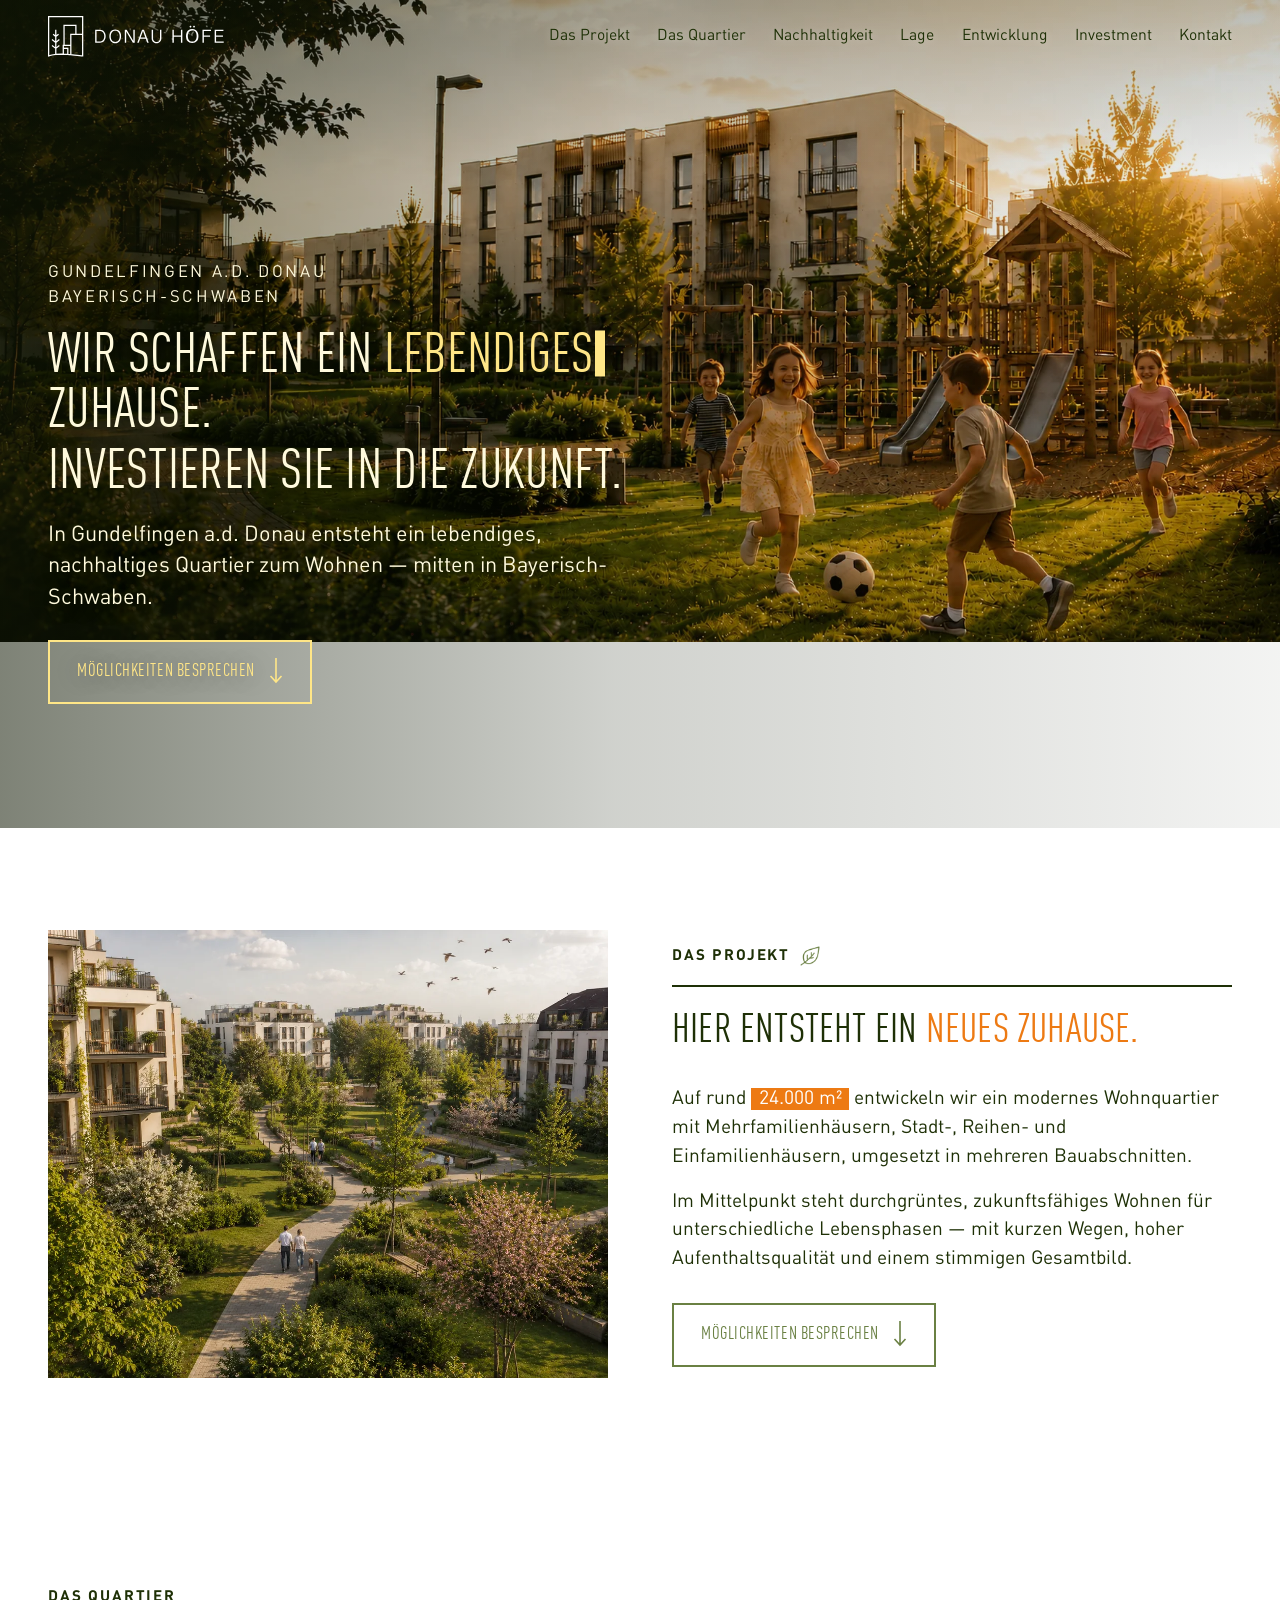
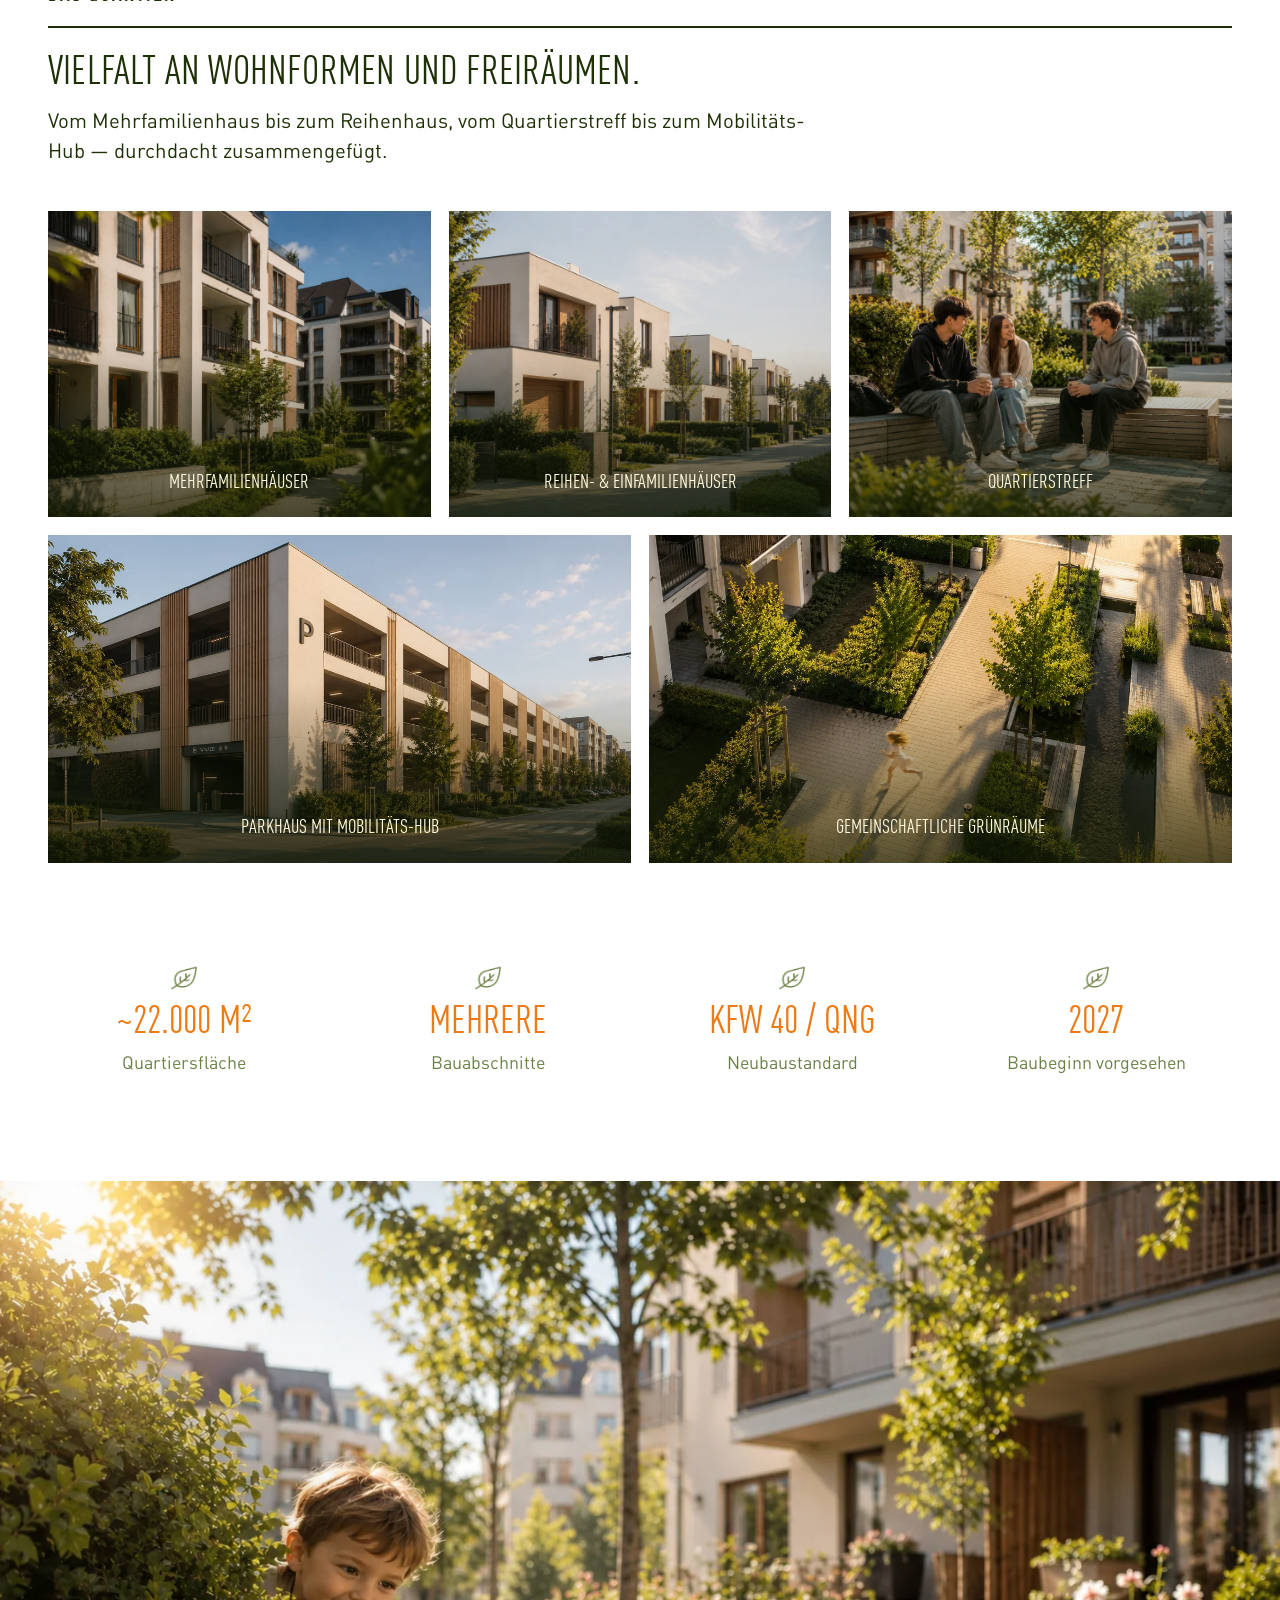
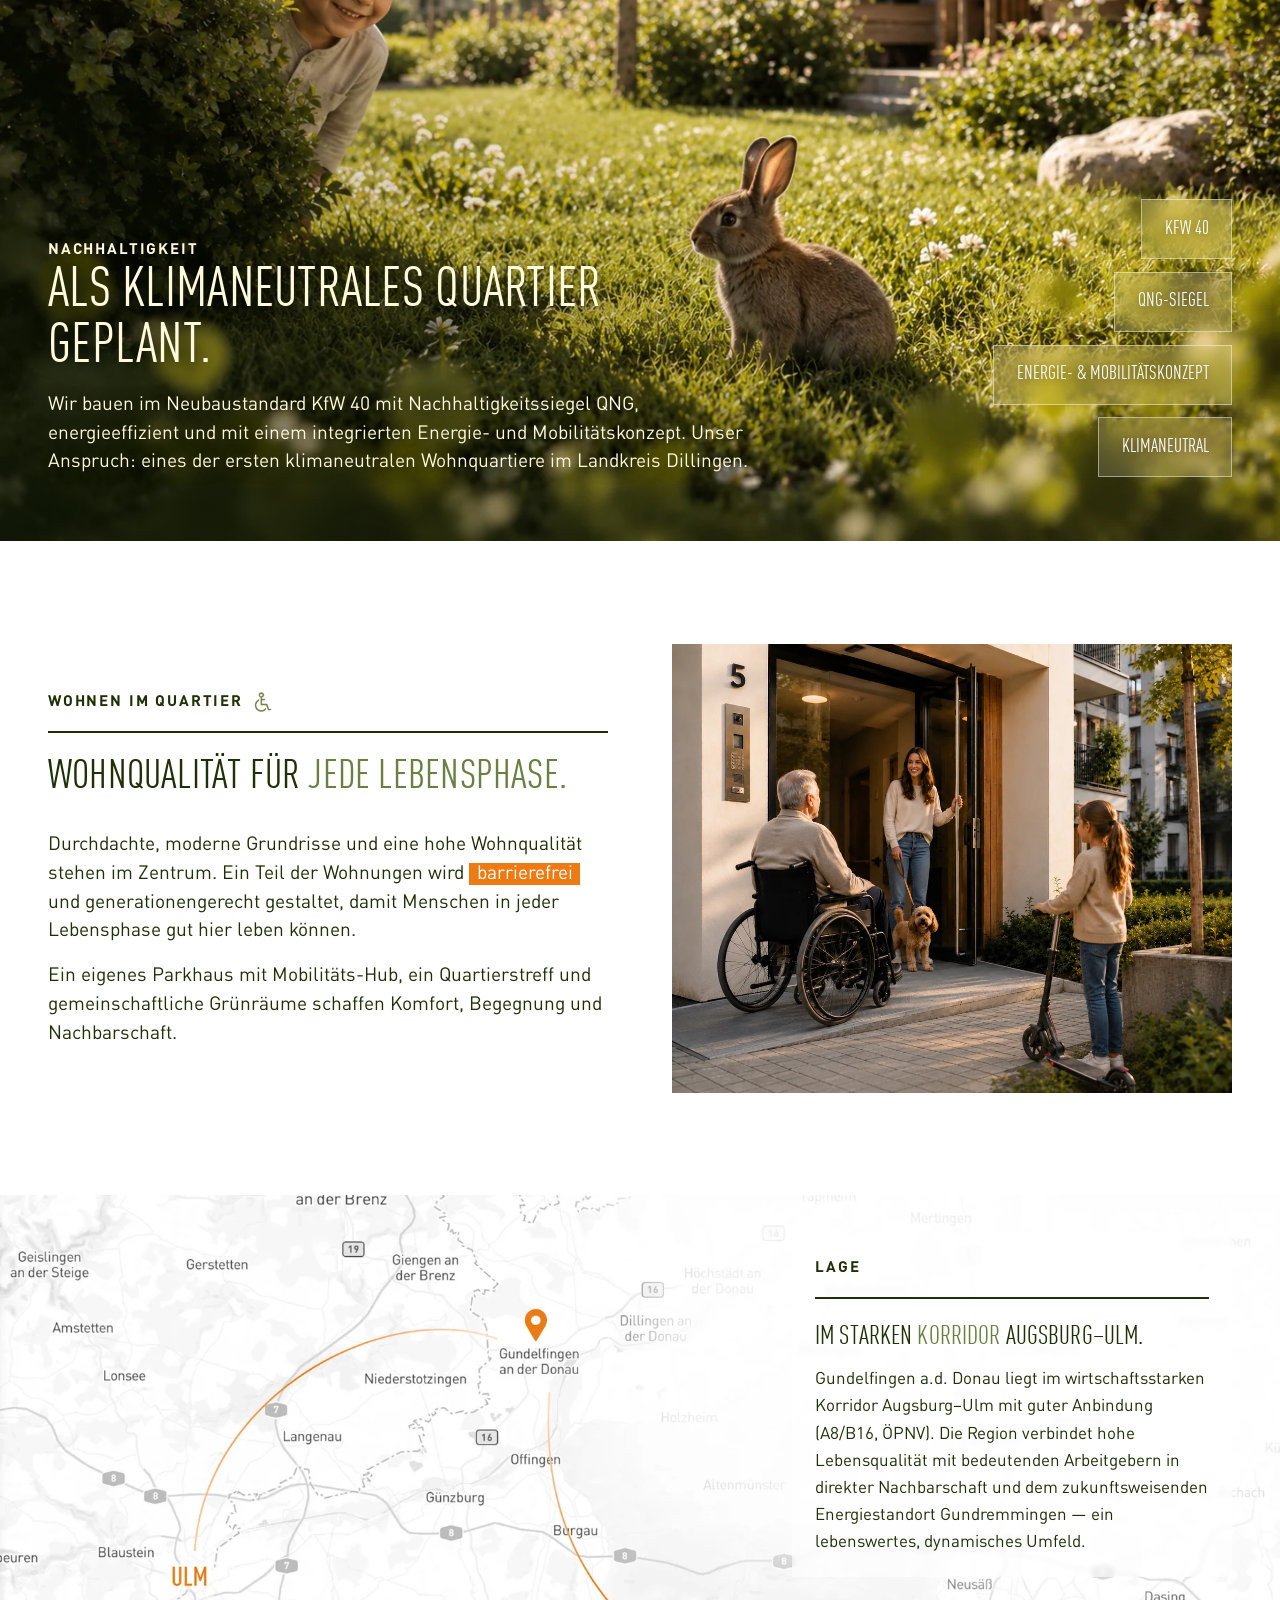
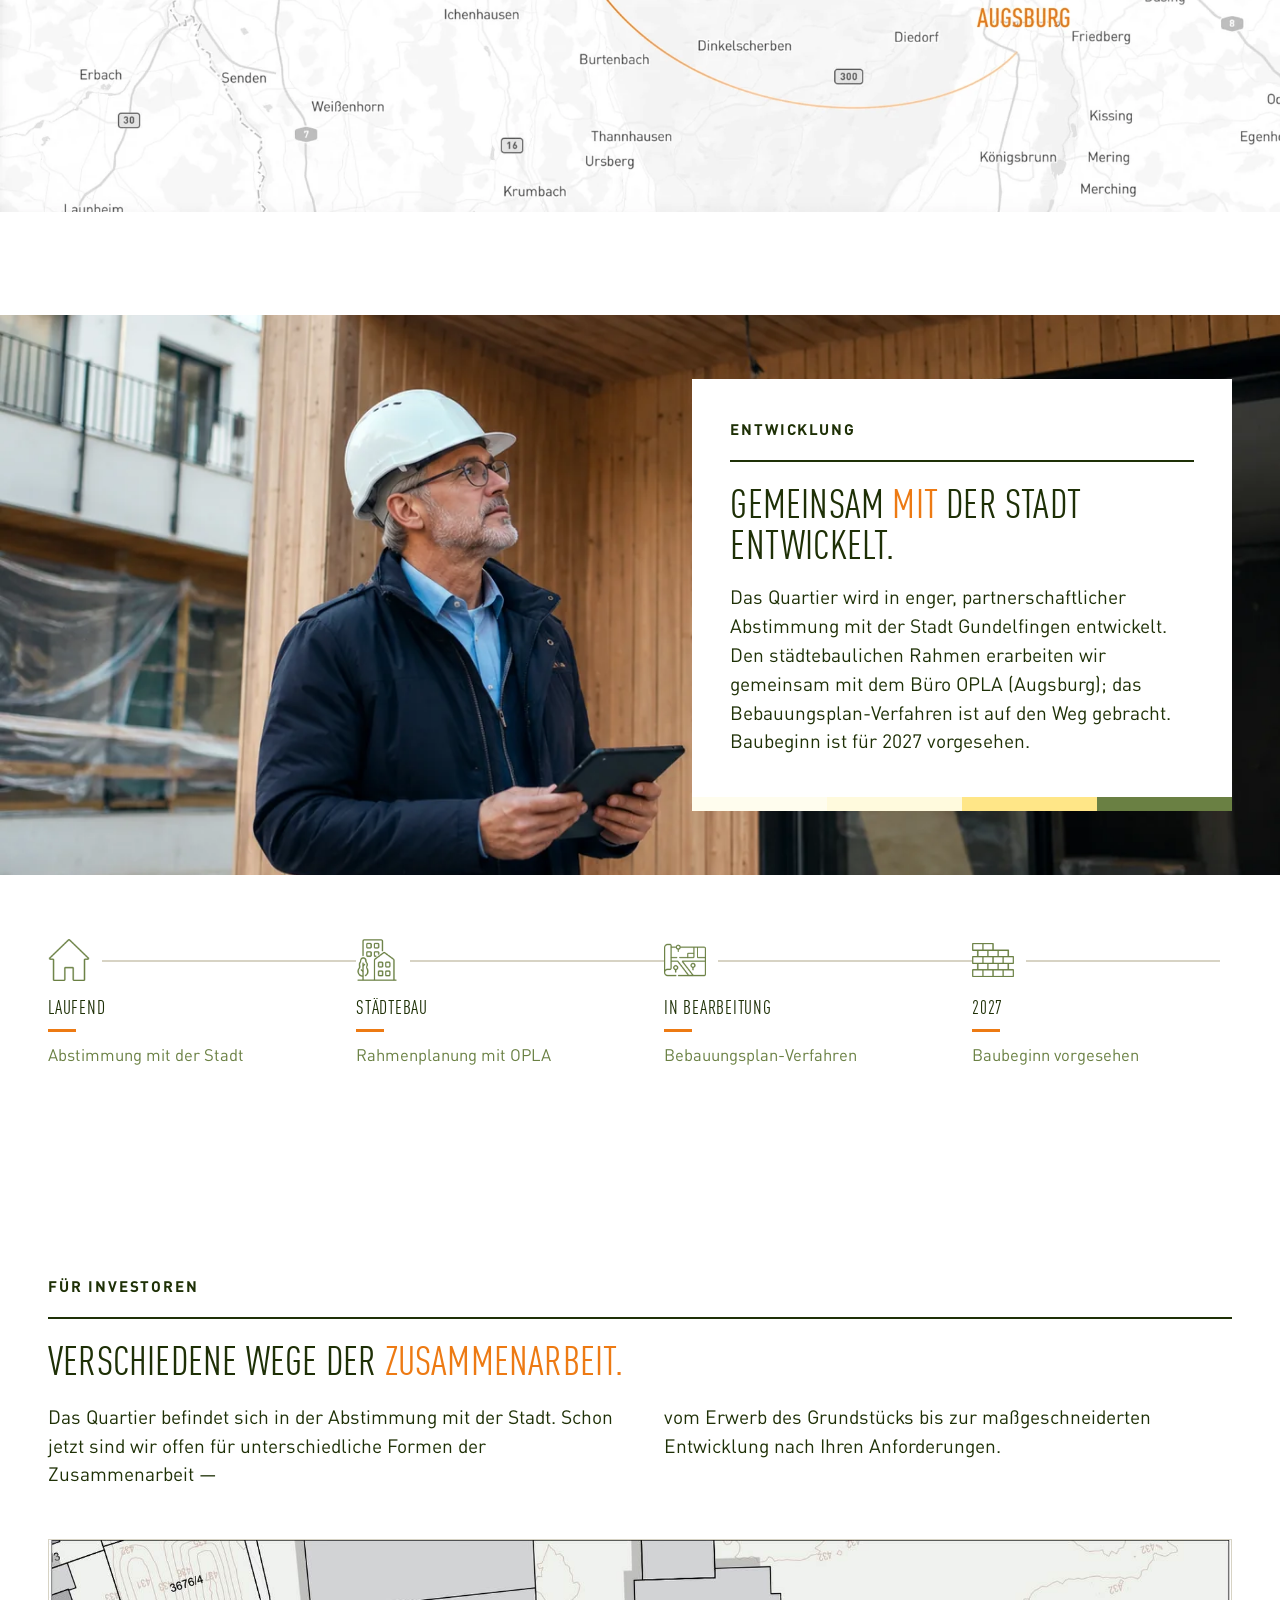
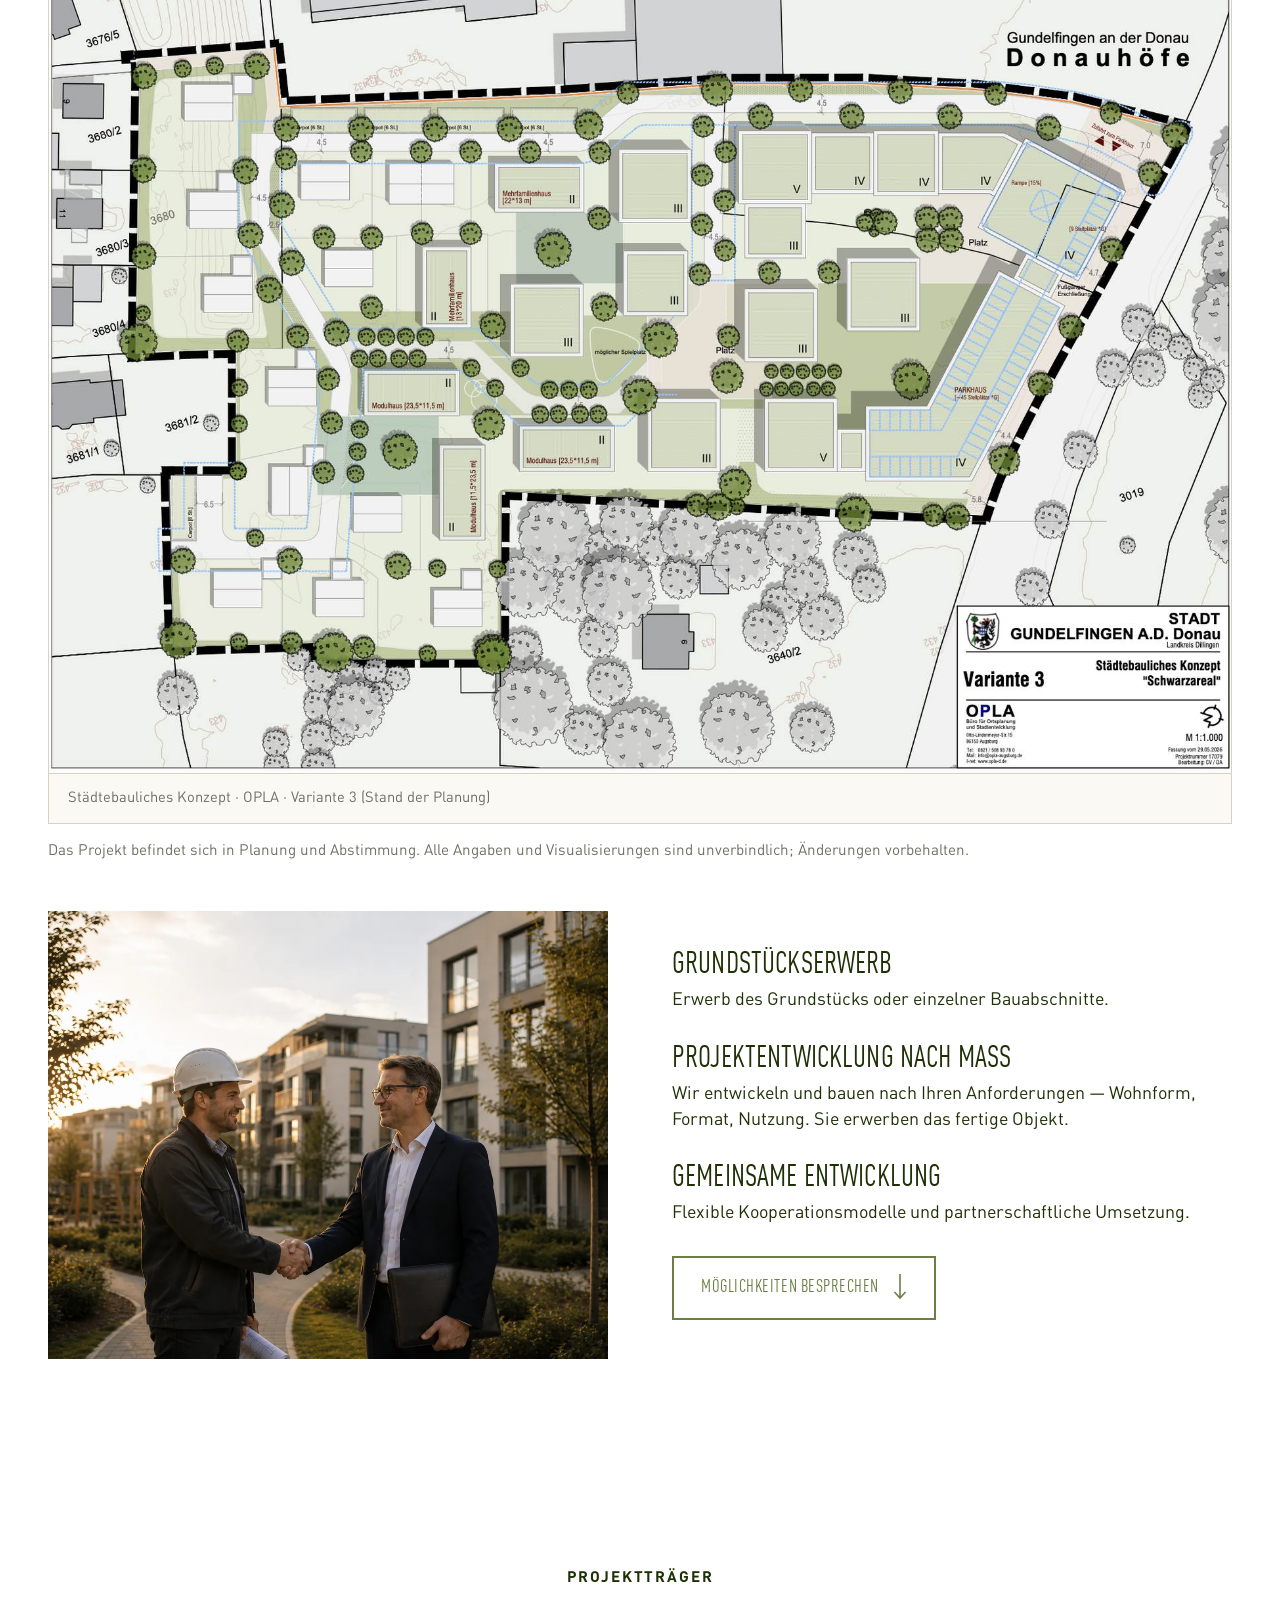
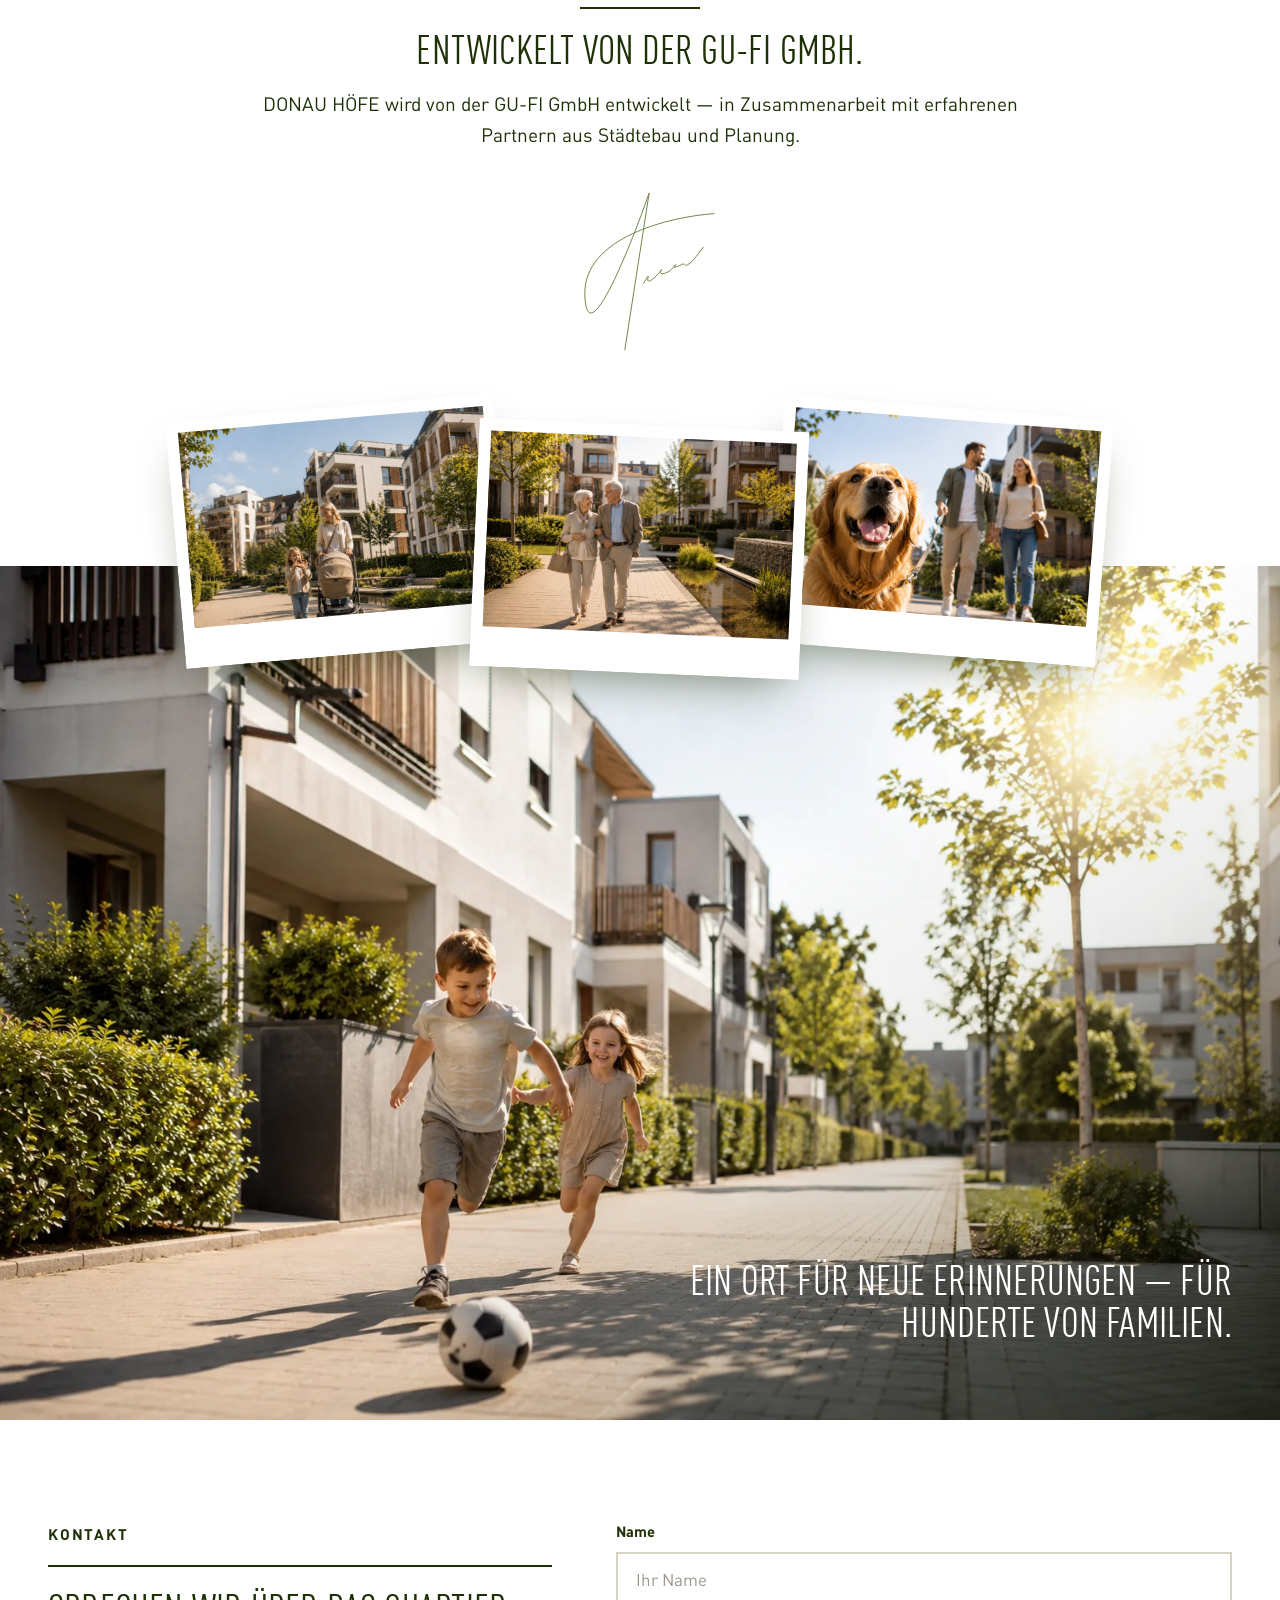
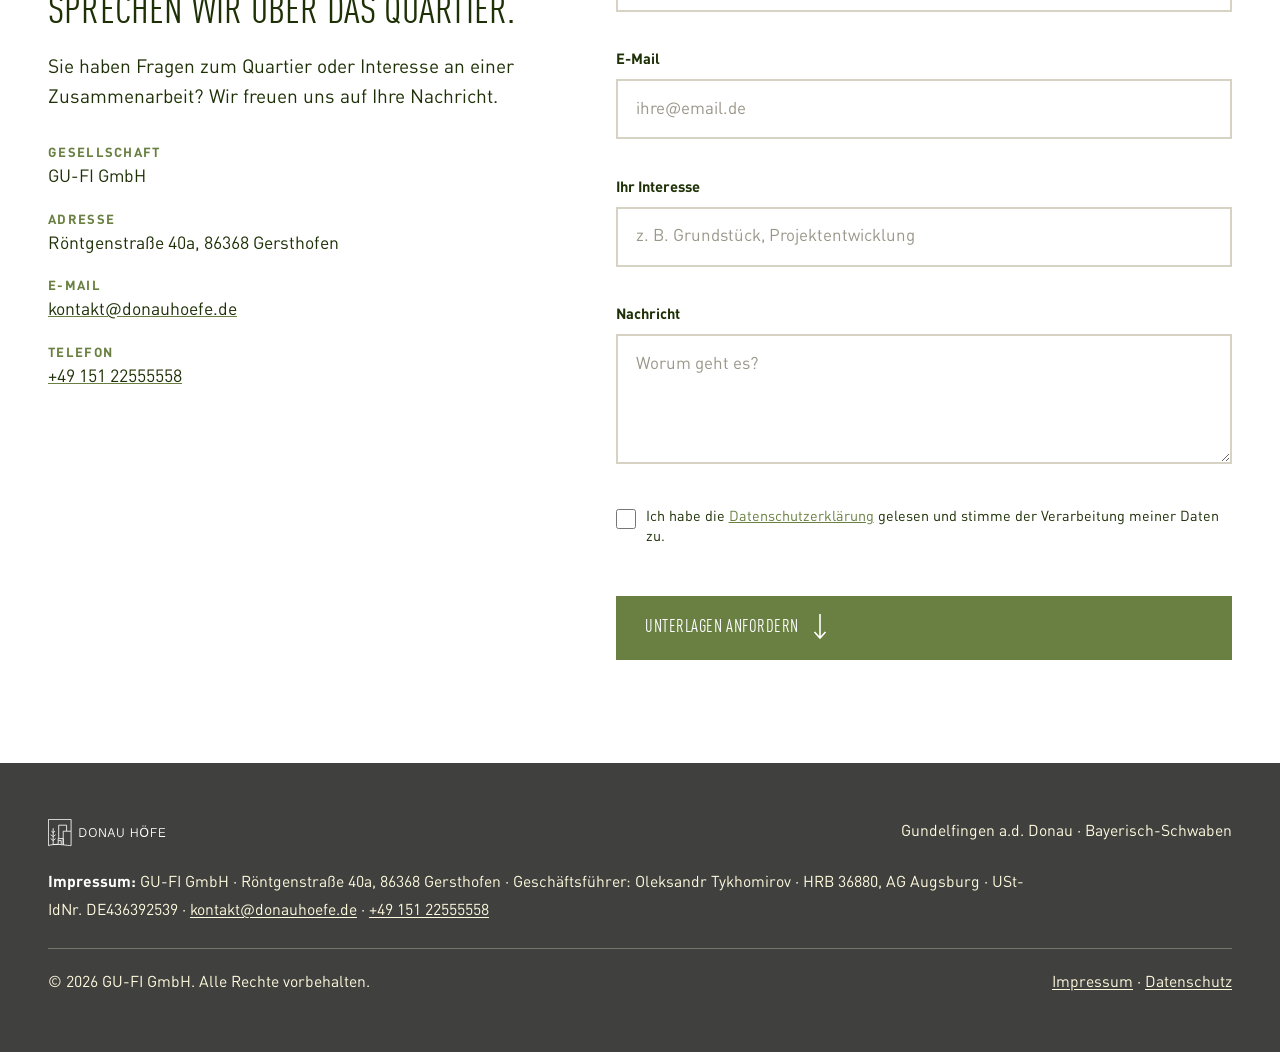
==== index.html @ 992985d2 "Custom Domain donauhoefe.de (CNAME) + alle URLs/E-Mail auf donauhoefe.de (ohne Bindestrich) Co-Autho" ====
<!DOCTYPE html>
<html lang="de">
<head>
  <meta charset="UTF-8" />
  <meta name="viewport" content="width=device-width, initial-scale=1.0" />
  <title>DONAU HÖFE — Neues Wohnquartier in Gundelfingen a.d. Donau | GU-FI GmbH</title>
  <meta name="description" content="DONAU HÖFE: ein nachhaltiges, klimaneutral geplantes Wohnquartier auf rund 22.000 m² in Gundelfingen a.d. Donau. Für Investoren: Grundstückserwerb, Projektentwicklung nach Maß und gemeinsame Entwicklung." />
  <meta name="theme-color" content="#1e3006" />
  <meta name="referrer" content="strict-origin-when-cross-origin" />
  <link rel="canonical" href="https://donauhoefe.de/" />
  <link rel="alternate" hreflang="de" href="https://donauhoefe.de/" />
  <link rel="alternate" hreflang="x-default" href="https://donauhoefe.de/" />

  <meta property="og:title" content="DONAU HÖFE — Investieren Sie in die Zukunft" />
  <meta property="og:description" content="Ein lebendiges, nachhaltiges Wohnquartier in Gundelfingen a.d. Donau, Bayerisch-Schwaben." />
  <meta property="og:type" content="website" />
  <meta property="og:locale" content="de_DE" />
  <meta property="og:site_name" content="DONAU HÖFE" />
  <meta property="og:url" content="https://donauhoefe.de/" />
  <meta property="og:image" content="https://donauhoefe.de/assets/img/og-image.jpg" />
  <meta property="og:image:width" content="1200" />
  <meta property="og:image:height" content="630" />
  <meta property="og:image:alt" content="DONAU HÖFE — Wohnquartier in Gundelfingen a.d. Donau" />
  <meta name="twitter:card" content="summary_large_image" />
  <meta name="twitter:title" content="DONAU HÖFE — Investieren Sie in die Zukunft" />
  <meta name="twitter:description" content="Ein nachhaltiges Wohnquartier in Gundelfingen a.d. Donau. Für Investoren." />
  <meta name="twitter:image" content="https://donauhoefe.de/assets/img/og-image.jpg" />

  <link rel="icon" href="favicon.ico?v=2" sizes="any" />
  <link rel="icon" type="image/png" href="assets/img/favicon-32.png?v=2" sizes="32x32" />
  <link rel="apple-touch-icon" href="assets/img/apple-touch-icon.png?v=2" />
  <link rel="manifest" href="site.webmanifest" />

  <link rel="stylesheet" href="assets/css/styles.css?v=21" />
</head>
<body>

  <!-- ============ HEADER ============ -->
  <header class="header" id="header">
    <div class="container">
      <a href="#top" class="brand" aria-label="Donau Höfe — Startseite"><img src="assets/img/logo.svg" alt="Donau Höfe" /></a>
      <nav class="nav" id="nav" aria-label="Hauptnavigation">
        <a href="#projekt">Das Projekt</a>
        <a href="#quartier">Das Quartier</a>
        <a href="#nachhaltigkeit">Nachhaltigkeit</a>
        <a href="#lage">Lage</a>
        <a href="#entwicklung">Entwicklung</a>
        <a href="#investment">Investment</a>
        <a href="#kontakt">Kontakt</a>
      </nav>
      <button class="nav-toggle" id="navToggle" aria-label="Menü öffnen" aria-expanded="false" aria-controls="nav"><span></span></button>
    </div>
  </header>

  <main id="top">

    <!-- ============ HERO ============ -->
    <section class="hero" id="hero">
      <div class="hero__media">
        <picture>
          <source media="(max-width:760px)" srcset="assets/img/hero-mobil.webp" type="image/webp" />
          <source media="(max-width:760px)" srcset="assets/img/hero-mobil.jpg" />
          <source srcset="assets/img/hero.webp" type="image/webp" />
          <img src="assets/img/hero.jpg" alt="Visualisierung des geplanten Wohnquartiers DONAU HÖFE — spielende Kinder vor den Mehrfamilienhäusern in der Abendsonne." fetchpriority="high" width="1767" height="890" />
        </picture>
      </div>
      <div class="container">
        <div class="hero__inner">
          <p class="hero__kicker">Gundelfingen a.d. Donau<br />Bayerisch-Schwaben</p>
          <h1>Wir schaffen ein <br class="only-mob" /><span class="hl-type" id="typeWord">nachhaltiges</span><span class="hl-caret" id="typeCaret" aria-hidden="true"></span><br />Zuhause.<span class="claim">Investieren Sie in die Zukunft.</span></h1>
          <p class="hero__sub">In Gundelfingen a.d. Donau entsteht ein lebendiges, nachhaltiges Quartier zum Wohnen — mitten in Bayerisch-Schwaben.</p>
          <a href="#investment" class="btn btn--cream">Möglichkeiten besprechen</a>
        </div>
      </div>
    </section>

    <!-- ============ DAS PROJEKT ============ -->
    <section class="section" id="projekt">
      <div class="container">
        <div class="split">
          <div class="split__media reveal">
            <picture><source srcset="assets/img/projekt.webp" type="image/webp" /><img src="assets/img/projekt.jpg" alt="Visualisierung: durchgrünter Innenhof des Quartiers mit Wegen, Bäumen und Mehrfamilienhäusern." loading="lazy" width="1100" height="880" /></picture>
          </div>
          <div class="split__body reveal">
            <span class="eyebrow">Das Projekt <img src="assets/img/icons/leaf.png" alt="" /></span>
            <hr class="rule" />
            <h2>Hier entsteht ein <span class="hl-o">neues Zuhause.</span></h2>
            <p>Auf rund <span class="mark">24.000 m²</span> entwickeln wir ein modernes Wohnquartier mit Mehrfamilienhäusern, Stadt-, Reihen- und Einfamilienhäusern, umgesetzt in mehreren Bauabschnitten.</p>
            <p>Im Mittelpunkt steht durchgrüntes, zukunftsfähiges Wohnen für unterschiedliche Lebensphasen — mit kurzen Wegen, hoher Aufenthaltsqualität und einem stimmigen Gesamtbild.</p>
            <div class="btn-row"><a href="#kontakt" class="btn">Möglichkeiten besprechen</a></div>
          </div>
        </div>
      </div>
    </section>

    <!-- ============ DAS QUARTIER ============ -->
    <section class="section" id="quartier">
      <div class="container">
        <span class="eyebrow reveal">Das Quartier</span>
        <hr class="rule" />
        <h2 class="reveal">Vielfalt an Wohnformen und Freiräumen.</h2>
        <p class="lead reveal" style="max-width:760px;margin-top:.8rem;">Vom Mehrfamilienhaus bis zum Reihenhaus, vom Quartierstreff bis zum Mobilitäts-Hub — durchdacht zusammengefügt.</p>
        <div class="mosaic reveal" style="margin-top:clamp(1.8rem,4vw,2.6rem);">
          <figure class="tile"><picture><source srcset="assets/img/q-mehrfamilien.webp" type="image/webp" /><img src="assets/img/q-mehrfamilien.jpg" alt="Visualisierung: Mehrfamilienhäuser mit Balkonen und begrünten Vorbereichen." loading="lazy" /></picture><figcaption class="tile__label">Mehrfamilienhäuser</figcaption></figure>
          <figure class="tile"><picture><source srcset="assets/img/q-reihen.webp" type="image/webp" /><img src="assets/img/q-reihen.jpg" alt="Visualisierung: Reihen- und Einfamilienhäuser mit Vorgärten." loading="lazy" /></picture><figcaption class="tile__label">Reihen- &amp; Einfamilienhäuser</figcaption></figure>
          <figure class="tile"><picture><source srcset="assets/img/q-treff.webp" type="image/webp" /><img src="assets/img/q-treff.jpg" alt="Visualisierung: Quartierstreff mit Menschen auf Bänken im begrünten Außenbereich." loading="lazy" /></picture><figcaption class="tile__label">Quartierstreff</figcaption></figure>
        </div>
        <div class="mosaic mosaic__row2 reveal">
          <figure class="tile"><picture><source srcset="assets/img/q-parkhaus.webp" type="image/webp" /><img src="assets/img/q-parkhaus.jpg" alt="Visualisierung: Parkhaus mit Mobilitäts-Hub und Holzfassade." loading="lazy" /></picture><figcaption class="tile__label">Parkhaus mit Mobilitäts-Hub</figcaption></figure>
          <figure class="tile"><picture><source srcset="assets/img/q-gruenraeume.webp" type="image/webp" /><img src="assets/img/q-gruenraeume.jpg" alt="Visualisierung: gemeinschaftliche Grünräume mit Wegen, Hecken und Bäumen." loading="lazy" /></picture><figcaption class="tile__label">Gemeinschaftliche Grünräume</figcaption></figure>
        </div>
      </div>
    </section>

    <!-- ============ KENNZAHLEN ============ -->
    <section class="section" id="kennzahlen">
      <div class="container">
        <div class="kpis reveal">
          <div class="kpi"><img class="kpi__icon" src="assets/img/icons/leaf.png" alt="" /><div class="kpi__num">~22.000 m²</div><div class="kpi__label">Quartiersfläche</div></div>
          <div class="kpi"><img class="kpi__icon" src="assets/img/icons/leaf.png" alt="" /><div class="kpi__num">Mehrere</div><div class="kpi__label">Bauabschnitte</div></div>
          <div class="kpi"><img class="kpi__icon" src="assets/img/icons/leaf.png" alt="" /><div class="kpi__num">KfW 40 / QNG</div><div class="kpi__label">Neubaustandard</div></div>
          <div class="kpi"><img class="kpi__icon" src="assets/img/icons/leaf.png" alt="" /><div class="kpi__num">2027</div><div class="kpi__label">Baubeginn vorgesehen</div></div>
        </div>
      </div>
    </section>

    <!-- ============ NACHHALTIGKEIT ============ -->
    <section class="band" id="nachhaltigkeit">
      <div class="band__media">
        <picture><source srcset="assets/img/nachhaltigkeit.webp" type="image/webp" /><img src="assets/img/nachhaltigkeit.jpg" alt="Visualisierung: naturnaher, blühender Gartenbereich im Quartier in der Abendsonne." loading="lazy" /></picture>
      </div>
      <div class="container">
        <div class="band__inner reveal">
          <span class="eyebrow" style="color:var(--cream)">Nachhaltigkeit</span>
          <h2>Als klimaneutrales Quartier geplant.</h2>
          <p style="margin-top:1rem;">Wir bauen im Neubaustandard KfW 40 mit Nachhaltigkeitssiegel QNG, energieeffizient und mit einem integrierten Energie- und Mobilitätskonzept. Unser Anspruch: eines der ersten klimaneutralen Wohnquartiere im Landkreis Dillingen.</p>
        </div>
        <div class="badges reveal">
          <span class="badge">KfW 40</span>
          <span class="badge">QNG-Siegel</span>
          <span class="badge">Energie- &amp; Mobilitätskonzept</span>
          <span class="badge">Klimaneutral</span>
        </div>
      </div>
    </section>

    <!-- ============ WOHNEN IM QUARTIER ============ -->
    <section class="section" id="wohnen">
      <div class="container">
        <div class="split">
          <div class="split__body reveal">
            <span class="eyebrow">Wohnen im Quartier <img src="assets/img/icons/disabilities.png" alt="" /></span>
            <hr class="rule" />
            <h2>Wohnqualität für <span class="hl-g">jede Lebensphase.</span></h2>
            <p>Durchdachte, moderne Grundrisse und eine hohe Wohnqualität stehen im Zentrum. Ein Teil der Wohnungen wird <span class="mark">barrierefrei</span> und generationengerecht gestaltet, damit Menschen in jeder Lebensphase gut hier leben können.</p>
            <p>Ein eigenes Parkhaus mit Mobilitäts-Hub, ein Quartierstreff und gemeinschaftliche Grünräume schaffen Komfort, Begegnung und Nachbarschaft.</p>
          </div>
          <div class="split__media reveal">
            <picture><source srcset="assets/img/wohnen.webp" type="image/webp" /><img src="assets/img/wohnen.jpg" alt="Visualisierung: barrierefreier, ebenerdiger Hauszugang — eine ältere Person im Rollstuhl wird begrüßt, ein Kind mit Roller, ein Hund." loading="lazy" width="1100" height="882" /></picture>
          </div>
        </div>
      </div>
    </section>

    <!-- ============ LAGE ============ -->
    <section class="lage" id="lage">
      <div class="lage__media">
        <picture>
          <source media="(max-width:760px)" srcset="assets/img/lage-karte-mobil.webp" type="image/webp" />
          <source media="(max-width:760px)" srcset="assets/img/lage-karte-mobil.jpg" />
          <source srcset="assets/img/lage-karte.webp" type="image/webp" />
          <img src="assets/img/lage-karte.jpg" alt="Kartenausschnitt der Region im Korridor Augsburg–Ulm mit Gundelfingen a.d. Donau." loading="lazy" />
        </picture>
      </div>
      <div class="container">
        <div class="lage__panel reveal">
          <span class="eyebrow">Lage</span>
          <hr class="rule" />
          <h2>Im starken <span class="hl-g">Korridor</span> Augsburg–Ulm.</h2>
          <p style="margin-top:1rem;">Gundelfingen a.d. Donau liegt im wirtschaftsstarken Korridor Augsburg–Ulm mit guter Anbindung (A8/B16, ÖPNV). Die Region verbindet hohe Lebensqualität mit bedeutenden Arbeitgebern in direkter Nachbarschaft und dem zukunftsweisenden Energiestandort Gundremmingen — ein lebenswertes, dynamisches Umfeld.</p>
        </div>
      </div>
    </section>

    <!-- ============ ENTWICKLUNG ============ -->
    <section class="entw" id="entwicklung">
      <div class="entw__hero">
        <picture><source srcset="assets/img/entwicklung.webp" type="image/webp" /><img src="assets/img/entwicklung.jpg" alt="Visualisierung: Projektverantwortlicher mit Bauhelm und Tablet auf der Baustelle des Quartiers." loading="lazy" /></picture>
        <div class="container">
          <div class="entw__card reveal">
            <span class="eyebrow">Entwicklung</span>
            <hr class="rule" />
            <h2>Gemeinsam <span class="hl-o">mit</span> der Stadt entwickelt.</h2>
            <p style="margin-top:1rem;">Das Quartier wird in enger, partnerschaftlicher Abstimmung mit der Stadt Gundelfingen entwickelt. Den städtebaulichen Rahmen erarbeiten wir gemeinsam mit dem Büro OPLA (Augsburg); das Bebauungsplan-Verfahren ist auf den Weg gebracht. Baubeginn ist für 2027 vorgesehen.</p>
            <div class="progress"><span></span><span></span><span></span><span></span></div>
          </div>
        </div>
      </div>
      <div class="container entw__below">
        <div class="timeline reveal">
          <div class="tl"><img class="tl__icon" src="assets/img/icons/home.png" alt="" /><div class="tl__tag">Laufend</div><div class="tl__txt">Abstimmung mit der Stadt</div></div>
          <div class="tl"><img class="tl__icon" src="assets/img/icons/city.png" alt="" /><div class="tl__tag">Städtebau</div><div class="tl__txt">Rahmenplanung mit OPLA</div></div>
          <div class="tl"><img class="tl__icon" src="assets/img/icons/map.png" alt="" /><div class="tl__tag">In Bearbeitung</div><div class="tl__txt">Bebauungsplan-Verfahren</div></div>
          <div class="tl"><img class="tl__icon" src="assets/img/icons/brick.png" alt="" /><div class="tl__tag">2027</div><div class="tl__txt">Baubeginn vorgesehen</div></div>
        </div>
      </div>
    </section>

    <!-- ============ FÜR INVESTOREN ============ -->
    <section class="section" id="investment">
      <div class="container">
        <span class="eyebrow reveal">Für Investoren</span>
        <hr class="rule" />
        <h2 class="reveal">Verschiedene Wege der <span class="hl-o">Zusammenarbeit.</span></h2>
        <div class="invest__intro reveal" style="margin-top:1.2rem;">
          <p>Das Quartier befindet sich in der Abstimmung mit der Stadt. Schon jetzt sind wir offen für unterschiedliche Formen der Zusammenarbeit —</p>
          <p>vom Erwerb des Grundstücks bis zur maßgeschneiderten Entwicklung nach Ihren Anforderungen.</p>
        </div>
        <figure class="plan reveal">
          <img src="assets/img/masterplan.jpg" alt="Städtebauliches Konzept des Quartiers DONAU HÖFE — Lageplan mit Baufeldern, Grünflächen und Erschließung." loading="lazy" width="1800" height="1268" />
          <figcaption class="plan__cap">Städtebauliches Konzept · OPLA · Variante 3 (Stand der Planung)</figcaption>
        </figure>
        <p class="disclaimer reveal">Das Projekt befindet sich in Planung und Abstimmung. Alle Angaben und Visualisierungen sind unverbindlich; Änderungen vorbehalten.</p>

        <div class="formats reveal">
          <div class="formats__media">
            <picture><source srcset="assets/img/investment.webp" type="image/webp" /><img src="assets/img/investment.jpg" alt="Visualisierung: Wohnquartier DONAU HÖFE aus erhöhter Perspektive." loading="lazy" width="1100" height="880" /></picture>
          </div>
          <div class="formats__list">
            <div class="format"><h3>Grundstückserwerb</h3><p>Erwerb des Grundstücks oder einzelner Bauabschnitte.</p></div>
            <div class="format"><h3>Projektentwicklung nach Maß</h3><p>Wir entwickeln und bauen nach Ihren Anforderungen — Wohnform, Format, Nutzung. Sie erwerben das fertige Objekt.</p></div>
            <div class="format"><h3>Gemeinsame Entwicklung</h3><p>Flexible Kooperationsmodelle und partnerschaftliche Umsetzung.</p></div>
            <div class="btn-row"><a href="#kontakt" class="btn">Möglichkeiten besprechen</a></div>
          </div>
        </div>
      </div>
    </section>

    <!-- ============ PROJEKTTRÄGER ============ -->
    <section class="section traeger" id="projekttraeger">
      <div class="container">
        <div class="traeger__head reveal">
          <span class="eyebrow">Projektträger</span>
          <hr class="rule" style="max-width:120px;margin-inline:auto;" />
          <h2>Entwickelt von der GU-FI GmbH.</h2>
          <p>DONAU HÖFE wird von der GU-FI GmbH entwickelt — in Zusammenarbeit mit erfahrenen Partnern aus Städtebau und Planung.</p>
          <img class="traeger__sign" src="assets/img/signature.svg" alt="Unterschrift" />
        </div>
        <div class="traeger__cards reveal">
          <img src="assets/img/traeger-familie.jpg" alt="Visualisierung: Mutter mit Kind und Kinderwagen auf einem begrünten Quartiersweg." loading="lazy" />
          <img src="assets/img/traeger-senioren.jpg" alt="Visualisierung: älteres Paar spaziert durch das begrünte Quartier." loading="lazy" />
          <img src="assets/img/traeger-hund.jpg" alt="Visualisierung: Paar mit Hund unterwegs im Quartier." loading="lazy" />
        </div>
      </div>
    </section>

    <!-- ============ CLOSING ============ -->
    <section class="band closing" id="closing">
      <div class="band__media">
        <picture><source srcset="assets/img/closing.webp" type="image/webp" /><img src="assets/img/closing.jpg" alt="Visualisierung: spielende Kinder auf einer Wohnstraße im Quartier." loading="lazy" /></picture>
      </div>
      <div class="container">
        <div class="band__inner reveal"><h2>Ein Ort für neue Erinnerungen — für Hunderte von Familien.</h2></div>
      </div>
    </section>

    <!-- ============ KONTAKT (ergänzt) ============ -->
    <section class="section contact" id="kontakt">
      <div class="container contact__grid">
        <div class="contact__left reveal">
          <span class="eyebrow">Kontakt</span>
          <hr class="rule" />
          <h2>Sprechen wir über das Quartier.</h2>
          <p class="contact__lead" style="margin-top:1.2rem;">Sie haben Fragen zum Quartier oder Interesse an einer Zusammenarbeit? Wir freuen uns auf Ihre Nachricht.</p>
            <ul class="contact__list">
              <li><span class="k">Gesellschaft</span><span class="v">GU-FI GmbH</span></li>
              <li><span class="k">Adresse</span><span class="v">Röntgenstraße 40a, 86368 Gersthofen</span></li>
              <li><span class="k">E-Mail</span><a class="v" href="mailto:kontakt@donauhoefe.de">kontakt@donauhoefe.de</a></li>
              <li><span class="k">Telefon</span><a class="v" href="tel:+4915122555558">+49 151 22555558</a></li>
            </ul>
          </div>
          <form class="form reveal" id="contactForm" action="https://formspree.io/f/DEIN_FORMSPREE_ID" method="POST" novalidate>
            <div class="field" id="f-name"><label for="name">Name</label><input type="text" id="name" name="name" placeholder="Ihr Name" required autocomplete="name" /><span class="field__error" data-for="name"></span></div>
            <div class="field" id="f-email"><label for="email">E-Mail</label><input type="email" id="email" name="email" placeholder="ihre@email.de" required autocomplete="email" /><span class="field__error" data-for="email"></span></div>
            <div class="field" id="f-interest"><label for="interest">Ihr Interesse</label><input type="text" id="interest" name="interesse" placeholder="z. B. Grundstück, Projektentwicklung" /><span class="field__error" data-for="interest"></span></div>
            <div class="field" id="f-message"><label for="message">Nachricht</label><textarea id="message" name="nachricht" placeholder="Worum geht es?" required></textarea><span class="field__error" data-for="message"></span></div>
            <div class="hp-field" aria-hidden="true"><label for="website">Website (bitte leer lassen)</label><input type="text" id="website" name="_gotcha" tabindex="-1" autocomplete="off" /></div>
            <div class="field-check" id="f-consent">
              <input type="checkbox" id="consent" name="consent" required />
              <label for="consent">Ich habe die <a href="datenschutz.html">Datenschutzerklärung</a> gelesen und stimme der Verarbeitung meiner Daten zu.</label>
            </div>
            <span class="field__error" data-for="consent"></span>
            <button type="submit" class="btn btn--solid">Unterlagen anfordern</button>
            <div class="form__success" id="formSuccess" role="status">Vielen Dank für Ihre Nachricht. Wir melden uns in Kürze bei Ihnen.</div>
          </form>
      </div>
    </section>
  </main>

  <!-- ============ FOOTER ============ -->
  <footer class="footer">
    <div class="container">
      <div class="footer__top">
        <span class="footer__brand"><img src="assets/img/logo.svg" alt="Donau Höfe" /></span>
        <span>Gundelfingen a.d. Donau · Bayerisch-Schwaben</span>
      </div>
      <p class="footer__impressum">
        <b>Impressum:</b> GU-FI GmbH · Röntgenstraße 40a, 86368 Gersthofen ·
        Geschäftsführer: Oleksandr Tykhomirov · HRB 36880, AG Augsburg ·
        USt-IdNr. DE436392539 ·
        <a href="mailto:kontakt@donauhoefe.de">kontakt@donauhoefe.de</a> ·
        <a href="tel:+4915122555558">+49 151 22555558</a>
      </p>
      <div class="footer__bottom">
        <span>© <span id="year">2026</span> GU-FI GmbH. Alle Rechte vorbehalten.</span>
        <span><a href="impressum.html">Impressum</a> · <a href="datenschutz.html">Datenschutz</a></span>
      </div>
    </div>
  </footer>

  <script type="application/ld+json">
  {
    "@context": "https://schema.org",
    "@graph": [
      {
        "@type": "Organization",
        "@id": "https://donauhoefe.de/#gufi",
        "name": "GU-FI GmbH",
        "url": "https://donauhoefe.de/",
        "email": "kontakt@donauhoefe.de",
        "telephone": "+49 151 22555558",
        "vatID": "DE436392539",
        "address": {
          "@type": "PostalAddress",
          "streetAddress": "Röntgenstraße 40a",
          "postalCode": "86368",
          "addressLocality": "Gersthofen",
          "addressRegion": "Bayern",
          "addressCountry": "DE"
        }
      },
      {
        "@type": "Residence",
        "name": "DONAU HÖFE",
        "url": "https://donauhoefe.de/",
        "description": "Nachhaltiges, klimaneutral geplantes Wohnquartier auf rund 22.000 m² in Gundelfingen a.d. Donau. Mehrfamilien-, Stadt-, Reihen- und Einfamilienhäuser in mehreren Bauabschnitten.",
        "image": "https://donauhoefe.de/assets/img/og-image.jpg",
        "provider": { "@id": "https://donauhoefe.de/#gufi" },
        "address": {
          "@type": "PostalAddress",
          "addressLocality": "Gundelfingen a.d. Donau",
          "addressRegion": "Bayerisch-Schwaben",
          "addressCountry": "DE"
        }
      }
    ]
  }
  </script>
  <script src="assets/js/app.js?v=21"></script>
</body>
</html>
---- assets/css/styles.css ----
/* ============================================================
   DONAU HÖFE — Design nach Figma (Olga, 2026-06-16)
   Palette: Oliv #1e3006 · Creme #fffadd · Oliv-Grün #6a8043
            · Orange #ed7a13 (Akzent) · Graphit #40413f · Weiß
   Schrift: Saira / Saira Condensed  (Ersatz für AdihausDIN, proprietär)
   ============================================================ */

/* ---- Schriften: AdihausDIN (Originalschrift aus Figma) ---- */
@font-face { font-family:"AdihausDIN"; src:url("../fonts/adihausdin_regular.otf") format("opentype"); font-weight:400; font-style:normal; font-display:swap; }
@font-face { font-family:"AdihausDIN"; src:url("../fonts/adihausdin_bold.otf") format("opentype"); font-weight:700; font-style:normal; font-display:swap; }
@font-face { font-family:"AdihausDIN Cn"; src:url("../fonts/adihausdin_cn.ttf") format("truetype"); font-weight:400 700; font-style:normal; font-display:swap; }

:root {
  --ink: #1e3006;        /* dunkles Oliv: Text, Linien, Headlines auf Weiß */
  --ink2: #000000;       /* einige Headlines (Figma) */
  --cream: #fffadd;      /* Text auf Foto/Dunkel */
  --olive: #6a8043;      /* Sekundärtext, Button-Text auf Weiß */
  --orange: #ed7a13;     /* Akzent: Zahlen, Highlights, Pin */
  --graphite: #40413f;   /* Badge-/Label-Hinterlegung */
  --pale: #ffe687;       /* helles Gelb (Pfeile/Highlights) */
  --pale2: #fffc9e;
  --white: #ffffff;
  --paper: #ffffff;
  --line: #d7d3c4;
  --muted: #6f6f63;

  --f-head: "AdihausDIN Cn", "Arial Narrow", "Roboto Condensed", sans-serif;
  --f-body: "AdihausDIN", system-ui, -apple-system, "Segoe UI", Roboto, sans-serif;

  --maxw: 1360px;
  --gutter: clamp(1.1rem, 4.2vw, 3rem);
  --section-y: clamp(3.5rem, 8vw, 6.5rem);
  --radius: 0px;        /* eckig, wie im Figma */
  --radius-sm: 0px;
  --pill: 0px;
  --header-h: 74px;
  --shadow: none;
  --shadow-soft: none;
}

*, *::before, *::after { box-sizing: border-box; }
* { margin: 0; }
html { scroll-behavior: smooth; -webkit-text-size-adjust: 100%; }
body {
  font-family: var(--f-body);
  font-size: 1.0625rem;
  line-height: 1.6;
  color: var(--ink);
  background: var(--paper);
  -webkit-font-smoothing: antialiased;
  overflow-x: hidden;
}
img, picture, svg { display: block; max-width: 100%; }
img { height: auto; }
a { color: inherit; text-decoration: none; }
button, input, textarea, select { font: inherit; color: inherit; }
:focus-visible { outline: 3px solid var(--orange); outline-offset: 3px; border-radius: 4px; }

h1, h2, h3 {
  font-family: var(--f-head);
  font-weight: 600;
  line-height: 1.0;
  text-transform: uppercase;
  letter-spacing: .005em;
  color: var(--ink);
}
h1 { font-size: clamp(2.4rem, 5vw, 3.5rem); }
h2 { font-size: clamp(1.9rem, 3.4vw, 2.55rem); }
h3 { font-size: clamp(1.5rem, 2.6vw, 1.95rem); line-height: 1.04; }
p { color: var(--ink); }
strong { font-weight: 600; }

/* ---- Layout-Helfer ---- */
.container { width: 100%; max-width: var(--maxw); margin-inline: auto; padding-inline: var(--gutter); }
.section { padding-block: var(--section-y); }
.lead { font-size: clamp(1.1rem, 1.6vw, 1.3rem); line-height: 1.5; }

/* Sektions-Kopf: Label + Linie (Figma-Muster) */
.eyebrow {
  font-family: var(--f-body);
  font-weight: 600;
  font-size: .95rem;
  letter-spacing: .12em;
  text-transform: uppercase;
  color: var(--ink);
  display: inline-flex; align-items: center; gap: .55rem;
}
.eyebrow img { width: 22px; height: 22px; }
.rule { height: 2px; background: var(--ink); border: 0; margin: 1rem 0 1.6rem; }
.rule--light { background: rgba(255,255,255,.5); }

/* ---- Buttons: Pfeil-Pille (einheitlich) ---- */
.btn {
  display: inline-flex; align-items: center; gap: .9rem;
  font-family: var(--f-head);
  font-weight: 600;
  text-transform: uppercase;
  letter-spacing: .03em;
  font-size: 1.1rem;
  line-height: 1;
  padding: .95rem 1.7rem;
  border-radius: 0;
  border: 2px solid currentColor;
  background: transparent;
  color: var(--olive);
  cursor: pointer;
  transition: background .2s ease, color .2s ease, transform .2s ease, border-color .2s ease;
}
.btn::after { content: ""; width: 14px; height: 30px; flex: none; background: currentColor;
  -webkit-mask: url("data:image/svg+xml,%3Csvg xmlns='http://www.w3.org/2000/svg' viewBox='0 0 14 30'%3E%3Cpath d='M7 1 V25 M1.5 19 L7 25 L12.5 19' stroke='black' stroke-width='1.6' fill='none'/%3E%3C/svg%3E") no-repeat center / contain;
  mask: url("data:image/svg+xml,%3Csvg xmlns='http://www.w3.org/2000/svg' viewBox='0 0 14 30'%3E%3Cpath d='M7 1 V25 M1.5 19 L7 25 L12.5 19' stroke='black' stroke-width='1.6' fill='none'/%3E%3C/svg%3E") no-repeat center / contain;
  transition: transform .2s ease; }
.btn:hover::after { transform: translateY(3px); }
.btn:hover { background: var(--olive); color: var(--white); border-color: var(--olive); }
.btn--solid { background: var(--olive); border-color: var(--olive); color: var(--white); }
.btn--solid:hover { background: var(--ink); border-color: var(--ink); }
.btn--gleam { color: var(--pale); }              /* auf Foto: GLEAM #ffe687 */
.btn--gleam:hover { background: var(--pale); border-color: var(--pale); color: var(--ink); }
.btn--cream { color: var(--pale); }
.btn--cream:hover { background: var(--pale); border-color: var(--pale); color: var(--ink); }
.btn-row { display: flex; flex-wrap: wrap; gap: 1rem; margin-top: 1.8rem; }

/* Inline-Highlight (orange) wie "23.700 m²" / "barrierefrei" */
.mark { background: var(--orange); color: var(--white); padding: .04em .4em; border-radius: 0; white-space: nowrap; font-weight: 500; }
/* Zweifarbige Headlines (Akzentwort wie im Figma) */
.hl-o { color: var(--orange); }
.hl-g { color: var(--olive); }

/* ============================================================ HEADER */
.header {
  position: fixed; inset: 0 0 auto 0; z-index: 100; height: var(--header-h);
  display: flex; align-items: center;
  transition: background .3s ease, box-shadow .3s ease;
}
.header .container { display: flex; align-items: center; justify-content: space-between; gap: 1.5rem; }
.header.is-solid { background: rgba(255,255,255,.94); -webkit-backdrop-filter: blur(8px); backdrop-filter: blur(8px); box-shadow: 0 4px 24px -20px rgba(30,48,6,.6); }
.brand { display: inline-flex; align-items: center; gap: .5rem; font-family: var(--f-head); font-weight: 600; font-size: 1.6rem; letter-spacing: .02em; color: var(--white); }
.brand img { height: 42px; width: auto; display: block; }
.header.is-solid .brand { color: var(--ink); }
.header.is-solid .brand img { filter: brightness(0); }   /* weißes Logo auf hellem Header dunkel */
.nav { display: flex; align-items: center; gap: 1.7rem; }
.nav a { font-size: .98rem; font-weight: 500; color: var(--ink); position: relative; text-shadow: 0 1px 10px rgba(255,255,255,.4); }
.nav a::after { content: ""; position: absolute; left: 0; bottom: -5px; height: 2px; width: 0; background: var(--orange); transition: width .2s ease; }
.nav a:hover::after { width: 100%; }
.header.is-solid .nav a { text-shadow: none; }
.nav-toggle { display: none; width: 34px; height: 34px; border: 0; border-radius: 0; background: transparent; cursor: pointer; align-items: center; justify-content: center; }
.nav-toggle span, .nav-toggle span::before, .nav-toggle span::after { content: ""; display: block; width: 26px; height: 1.5px; background: var(--ink); position: relative; transition: .25s; }
.nav-toggle span::before { position: absolute; top: -7px; }
.nav-toggle span::after { position: absolute; top: 7px; }
.nav-open .nav-toggle span { background: transparent; }
.nav-open .nav-toggle span::before { top: 0; transform: rotate(45deg); }
.nav-open .nav-toggle span::after { top: 0; transform: rotate(-45deg); }

/* ============================================================ HERO */
.hero { position: relative; min-height: clamp(620px, 92vh, 880px); display: flex; align-items: center; color: var(--cream); isolation: isolate; }
.hero__media { position: absolute; inset: 0; z-index: -2; }
.hero__media img { width: 100%; height: 100%; object-fit: cover; }
.hero::after { content: ""; position: absolute; inset: 0; z-index: -1;
  background: linear-gradient(90deg, rgba(20,28,6,.55) 0%, rgba(20,28,6,.2) 48%, rgba(20,28,6,.05) 100%),
              linear-gradient(to bottom, rgba(20,28,6,.25) 0%, rgba(20,28,6,0) 22%); }
.hero .container { padding-top: var(--header-h); }
.hero__inner { max-width: 760px; }
.hero__kicker { font-weight: 300; letter-spacing: .16em; text-transform: uppercase; font-size: clamp(.9rem,1.3vw,1.12rem); line-height: 1.5; color: var(--cream); }
.hero__inner { margin-top: clamp(48px, 7vh, 84px); }   /* Textblock ~1,5–2 cm tiefer (wie Macet) */
.hero h1 { color: var(--cream); margin: 1rem 0 1.2rem; line-height: .98; }
.hero h1 .claim { display: block; margin-top: .35rem; }
/* Schreibmaschinen-Wort (lebendiges/bezahlbares/nachhaltiges) im Akzent-Gelb */
.hl-type { color: var(--pale); }
.hl-caret { display: inline-block; width: .5ch; height: .82em; margin-left: .02em; background: var(--pale); transform: translateY(.08em); animation: caretBlink 1s steps(1) infinite; }
@keyframes caretBlink { 50% { opacity: 0; } }
.only-mob { display: none; }   /* Zeilenumbruch nur mobil: Tipp-Wort eigene Zeile (kein Springen) */
@media (prefers-reduced-motion: reduce) { .hl-caret { display: none; } }
.hero__sub { font-size: clamp(1.1rem,1.7vw,1.4rem); line-height: 1.45; color: var(--cream); max-width: 620px; margin-bottom: 1.6rem; }
.hero, .hero * { text-shadow: 0 2px 24px rgba(10,18,2,.4); }

/* ============================================================ SPLIT (Bild + Text) */
.split { display: grid; grid-template-columns: 1fr 1fr; gap: clamp(2rem, 5vw, 4.5rem); align-items: center; }
.split--text-right .split__media { order: -1; }
.split__media img { width: 100%; border-radius: var(--radius); box-shadow: var(--shadow); object-fit: cover; }
.split__body h2 { margin-bottom: 2rem; }   /* Abstand nach Headline = 2× Absatzabstand */
.split__body p { font-size: clamp(1.05rem,1.5vw,1.25rem); line-height: 1.5; }
.split__body p + p { margin-top: 1rem; }

/* ============================================================ QUARTIER — Mosaik */
.mosaic { display: grid; grid-template-columns: repeat(3, 1fr); gap: clamp(.8rem,1.5vw,1.1rem); }
.mosaic__row2 { grid-template-columns: repeat(2, 1fr); margin-top: clamp(.8rem,1.5vw,1.1rem); }
.tile { position: relative; border-radius: var(--radius); overflow: hidden; aspect-ratio: 5/4; isolation: isolate; box-shadow: var(--shadow-soft); }
.mosaic__row2 .tile { aspect-ratio: 16/9; }
.tile img { position: absolute; inset: 0; width: 100%; height: 100%; object-fit: cover; transition: transform .5s ease; }
.tile::after { content: ""; position: absolute; inset: 0; background: linear-gradient(to top, rgba(20,28,6,.7) 0%, rgba(20,28,6,.05) 55%, transparent 100%); }
.tile__label { position: absolute; left: 0; right: 0; bottom: 0; z-index: 1; text-align: center; padding: 1.1rem; font-family: var(--f-head); font-weight: 600; text-transform: uppercase; font-size: clamp(1.05rem,1.6vw,1.3rem); color: var(--cream); }
.tile:hover img { transform: scale(1.04); }

/* ============================================================ KENNZAHLEN */
.kpis { display: grid; grid-template-columns: repeat(4, 1fr); gap: clamp(1rem,2.5vw,2rem); text-align: center; }
.kpi__icon { width: 30px; height: 26px; margin: 0 auto .7rem; }
.kpi__icon svg { width: 100%; height: 100%; fill: none; stroke: var(--olive); stroke-width: 2; }
.kpi__num { font-family: var(--f-head); font-weight: 600; text-transform: uppercase; font-size: clamp(1.9rem,3.4vw,2.5rem); color: var(--orange); line-height: 1; }
.kpi__label { margin-top: .5rem; color: var(--olive); font-size: clamp(1rem,1.4vw,1.2rem); }
/* gleicher Leerraum vor und nach den Kennzahlen */
#kennzahlen { padding-top: 0; }

/* ============================================================ Foto-Band (Nachhaltigkeit/Lage/Entwicklung/Closing) */
.band { position: relative; isolation: isolate; overflow: hidden; color: var(--cream); }
.band__media { position: absolute; inset: 0; z-index: -2; }
.band__media img { width: 100%; height: 100%; object-fit: cover; }
/* KEIN Vollbild-Overlay. Foto bleibt hell. Lesbarkeit nur lokal unter der Textspalte. */
.band .container { padding-block: clamp(4rem, 9vw, 7rem); }
.band h2, .band .eyebrow { color: var(--cream); }
.band h2 { font-size: clamp(2.3rem, 4.4vw, 3.4rem); }   /* großer Headline wie im Figma */
.band__inner { max-width: 700px; }
.band p { color: var(--cream); font-size: clamp(1.05rem,1.5vw,1.25rem); line-height: 1.5; }
/* Lesbarkeit ohne Foto-Abdunklung: Schatten direkt am Text */
.band h2, .band .eyebrow, .band p { text-shadow: 0 2px 16px rgba(10,18,2,.6); }

/* Nachhaltigkeit: hohe Sektion, Bild ganz sichtbar, Text untere Drittel, Glas-Badges rechts */
/* Foto VOLLSTÄNDIG (Junge + Hase, kein Beschnitt): Bild im Fluss, Text als Overlay */
#nachhaltigkeit { display: block; min-height: 0; }
#nachhaltigkeit .band__media { position: relative; }
#nachhaltigkeit .band__media img { width: 100%; height: auto; display: block; }
#nachhaltigkeit .container { position: absolute; inset: 0; display: grid; grid-template-columns: 1.45fr .85fr; gap: clamp(2rem,5vw,4.5rem); align-items: end; padding-block: clamp(2.5rem,5vw,4.5rem); }
#nachhaltigkeit .band__inner { max-width: 720px; position: relative; z-index: 1; }
#nachhaltigkeit .badges { position: relative; z-index: 1; }
#nachhaltigkeit h2 { font-size: clamp(2.4rem, 4.4vw, 3.5rem); }
/* schmale Verlaufs-Unterlage NUR unter der Textspalte (links unten), Hase rechts bleibt frei */
#nachhaltigkeit .container::before { content: ""; position: absolute; inset: 0; z-index: 0; pointer-events: none; background: linear-gradient(to top right, rgba(20,28,6,.74) 0%, rgba(20,28,6,.16) 32%, rgba(20,28,6,0) 50%); }
.badges { display: flex; flex-direction: column; gap: .8rem; align-items: flex-end; }
.badge { background: rgba(255,255,255,.16); -webkit-backdrop-filter: blur(14px) saturate(130%); backdrop-filter: blur(14px) saturate(130%); border: 1px solid rgba(255,255,255,.45); color: #fff; font-family: var(--f-head); font-weight: 600; text-transform: uppercase; font-size: clamp(1.1rem,1.5vw,1.4rem); padding: .85rem 1.4rem; border-radius: 0; text-align: center; text-shadow: 0 1px 8px rgba(10,18,2,.4); }
@media (max-width: 980px){ #nachhaltigkeit .container { grid-template-columns: 1fr; } .badges { margin-top: 1.6rem; } }

/* ============================================================ LAGE */
.lage { position: relative; isolation: isolate; overflow: hidden; margin-bottom: var(--section-y); }
/* Karte VOLLSTÄNDIG zeigen (Ulm + Augsburg + Bogen) — Bild im Fluss, Text als Overlay */
.lage__media { position: relative; background: #e3e1d6; }
.lage__media img { width: 100%; height: auto; display: block; }
.lage__panel { background: rgba(255,255,255,.55); -webkit-backdrop-filter: blur(2px); backdrop-filter: blur(2px); padding: clamp(.9rem,1.6vw,1.4rem) clamp(1.1rem,1.8vw,1.6rem); max-width: 440px; margin-left: auto; }
.lage__panel h2 { font-size: clamp(1.3rem, 2vw, 1.7rem); }
.lage .container { position: absolute; inset: 0; padding-block: clamp(1.4rem,3vw,2.6rem); display: flex; align-items: flex-start; }

/* ============================================================ ENTWICKLUNG */
.entw__hero { position: relative; }
.entw__hero > picture img { width: 100%; height: clamp(380px, 44vw, 560px); object-fit: cover; display: block; }
.entw__hero .container { position: absolute; inset: 0; display: flex; align-items: center; pointer-events: none; }
.entw__card { --pad: clamp(1.8rem,3vw,2.6rem); background: var(--white); padding: var(--pad); padding-bottom: 0; max-width: 540px; margin-left: auto; pointer-events: auto; }
.entw__card p { font-size: clamp(1.05rem,1.5vw,1.2rem); line-height: 1.5; }
.entw__below { padding-top: clamp(2.5rem,5vw,4rem); padding-bottom: var(--section-y); }
/* Fortschrittsbalken — farbige Leiste unten an der Karte */
.entw__card .progress { display: grid; grid-template-columns: repeat(4,1fr); gap: 0; margin: var(--pad) calc(-1*var(--pad)) 0; }
.progress span { height: 14px; border-radius: 0; }
.progress span:nth-child(1){ background: #fffdee; } .progress span:nth-child(2){ background: var(--cream); }
.progress span:nth-child(3){ background: var(--pale); } .progress span:nth-child(4){ background: var(--olive); }
.timeline { display: grid; grid-template-columns: repeat(4,1fr); gap: clamp(1.5rem,4vw,3rem); position: relative; }
.timeline::before { content: ""; position: absolute; top: 21px; left: 1%; right: 1%; height: 2px; background: var(--line); z-index: 0; }
.tl { position: relative; z-index: 1; }
.tl__icon { width: 42px; height: 42px; margin-bottom: 1.2rem; background: #fff; padding-right: 12px; box-sizing: content-box; }
.tl__tag { font-family: var(--f-head); font-weight: 600; text-transform: uppercase; font-size: clamp(1.15rem,1.5vw,1.4rem); letter-spacing: .04em; color: var(--ink); line-height: 1; }
.tl__tag::after { content: ""; display: block; width: 28px; height: 3px; background: var(--orange); margin-top: .6rem; }
.tl__txt { margin-top: .85rem; color: var(--olive); font-size: clamp(1rem,1.3vw,1.12rem); line-height: 1.45; }

/* ============================================================ INVESTOREN */
.invest__intro { display: grid; grid-template-columns: 1fr 1fr; gap: clamp(1.5rem,4vw,3rem); }
.invest__intro p { font-size: clamp(1.05rem,1.5vw,1.25rem); line-height: 1.5; }
.plan { margin: clamp(2rem,4vw,3rem) 0 1rem; border-radius: var(--radius); overflow: hidden; box-shadow: var(--shadow-soft); border: 1px solid var(--line); }
.plan img { width: 100%; }
.plan__cap { padding: .8rem 1.2rem; font-size: .92rem; color: var(--muted); background: #faf9f4; border-top: 1px solid var(--line); }
.disclaimer { font-size: .95rem; color: var(--muted); line-height: 1.5; margin-bottom: clamp(2rem,4vw,3rem); }
.formats { display: grid; grid-template-columns: 1fr 1fr; gap: clamp(2rem,5vw,4rem); align-items: center; }
.formats__media img { width: 100%; border-radius: var(--radius); box-shadow: var(--shadow); }
.format + .format { margin-top: 1.8rem; }
.format h3 { margin-bottom: .4rem; }
.format p { color: var(--ink); font-size: clamp(1rem,1.4vw,1.15rem); line-height: 1.45; }

/* ============================================================ PROJEKTTRÄGER */
.traeger { text-align: center; }
#projekttraeger { padding-bottom: 0; }
.traeger .eyebrow { justify-content: center; }
.traeger__head { max-width: 760px; margin: 0 auto clamp(2rem,4vw,3rem); }
.traeger__head p { margin-top: 1rem; font-size: clamp(1.05rem,1.5vw,1.25rem); color: var(--ink); }
.traeger__sign { width: clamp(110px,12vw,150px); height: auto; margin: 1.4rem auto 0; display: block; }
/* Polaroid-Karten: weißer Rahmen (unten dicker), Neigung, Schatten, überlappend */
.traeger__cards { display: flex; justify-content: center; align-items: flex-start; gap: 0; flex-wrap: wrap; position: relative; z-index: 3; }
.traeger__cards img { width: clamp(190px, 26vw, 330px); aspect-ratio: 4/3; object-fit: cover; background: #fff; border: 12px solid #fff; border-bottom-width: 40px; box-shadow: 0 20px 44px -18px rgba(30,48,6,.55); }
.traeger__cards img:nth-child(1) { transform: rotate(-5deg); z-index: 1; }
.traeger__cards img:nth-child(2) { transform: rotate(2.5deg) translateY(18px); margin-inline: -2.5%; z-index: 3; }
.traeger__cards img:nth-child(3) { transform: rotate(4.5deg); z-index: 2; }

/* ============================================================ CLOSING */
/* Closing-Foto VOLLSTÄNDIG (Ball + Füße immer sichtbar): Bild im Fluss, Text Overlay */
#closing { display: block; min-height: 0; margin-top: clamp(-5.5rem, -7vw, -3rem); position: relative; z-index: 1; }
#closing .band__media { position: relative; }
#closing .band__media img { width: 100%; height: auto; display: block; }
#closing .container { position: absolute; inset: 0; display: flex; align-items: flex-end; padding-bottom: clamp(2.5rem, 5vw, 4.6rem); }
.closing .band__inner { margin-left: auto; max-width: 600px; text-align: right; padding-bottom: clamp(.2rem,.8vw,.5rem); position: relative; z-index: 1; }
.closing h2 { color: var(--white); font-size: clamp(2rem,3.4vw,2.6rem); text-shadow: none; }
.traeger { position: relative; z-index: 2; }
#closing .container::before { content: ""; position: absolute; inset: 0; z-index: 0; pointer-events: none; background: linear-gradient(to top left, rgba(20,28,6,.5) 0%, rgba(20,28,6,.08) 34%, transparent 52%); }

/* ============================================================ KONTAKT (ergänzt, nicht im Figma) */
.contact { background: var(--white); color: var(--ink); }
.contact h2 { color: var(--ink); }
.contact__grid { display: grid; grid-template-columns: .9fr 1.1fr; gap: clamp(2rem,5vw,4rem); align-items: start; }
.contact__lead { color: var(--ink); font-size: clamp(1.05rem,1.5vw,1.25rem); margin-bottom: 1.8rem; }
.contact__list { list-style: none; padding: 0; display: grid; gap: 1.1rem; }
.contact__list .k { font-size: .82rem; letter-spacing: .1em; text-transform: uppercase; color: var(--olive); font-weight: 600; display: block; }
.contact__list .v { color: var(--ink); font-size: 1.1rem; }
.contact__list a.v { text-decoration: underline; text-decoration-color: var(--olive); }
.form { display: grid; gap: 1.1rem; }
.field { display: grid; gap: .4rem; }
.field label { font-size: .92rem; font-weight: 600; color: var(--ink); }
.field input, .field textarea { width: 100%; padding: .9rem 1.1rem; border-radius: 0; border: 2px solid var(--line); background: #fff; color: var(--ink); }
.field textarea { min-height: 130px; resize: vertical; }
.field input::placeholder, .field textarea::placeholder { color: #9a978a; }
.field input:focus, .field textarea:focus { outline: none; border-color: var(--olive); }
.field.is-invalid input, .field.is-invalid textarea { border-color: #c0392b; }
.field__error { font-size: .85rem; color: #c0392b; min-height: 1em; }
.hp-field { position: absolute !important; left: -9999px !important; width: 1px; height: 1px; overflow: hidden; }
.field-check { display: flex; align-items: flex-start; gap: .6rem; margin-top: .3rem; }
.field-check input[type="checkbox"] { width: 20px; height: 20px; flex: none; margin-top: .15rem; accent-color: var(--olive); cursor: pointer; }
.field-check label { font-size: .9rem; line-height: 1.4; color: var(--ink); }
.field-check a { text-decoration: underline; color: var(--olive); }
.field-check.is-invalid input[type="checkbox"] { outline: 2px solid #c0392b; outline-offset: 2px; }
.form__note { font-size: .85rem; color: var(--muted); }
.form__note a { text-decoration: underline; color: var(--olive); }
.form__success { display: none; padding: 1.1rem 1.3rem; border-radius: 0; background: #eef1e2; border: 2px solid var(--olive); color: var(--ink); }
.form__success.is-visible { display: block; }

/* ============================================================ FOOTER */
.footer { background: var(--graphite); color: var(--cream); padding-block: clamp(2.5rem,6vw,3.5rem); font-size: .98rem; }
.footer__top { display: flex; flex-wrap: wrap; justify-content: space-between; gap: 1.2rem; align-items: center; }
.footer__brand { display: inline-flex; align-items: center; gap: .5rem; font-family: var(--f-head); font-weight: 600; font-size: 1.5rem; letter-spacing: .04em; color: var(--cream); }
.footer__brand img { height: 28px; width: auto; }
.footer__top > span { color: var(--cream); }
.footer__impressum { margin-top: 1.4rem; line-height: 1.8; max-width: 980px; color: var(--cream); }
.footer__impressum b { color: #fff; }
.footer a { color: var(--cream); text-decoration: underline; text-underline-offset: 2px; }
.footer a:hover { color: #fff; }
.footer__bottom { margin-top: 1.4rem; padding-top: 1.4rem; border-top: 1px solid rgba(255,250,221,.28); display: flex; flex-wrap: wrap; gap: 1rem; justify-content: space-between; color: var(--cream); }

/* ============================================================ LEGAL (Datenschutz) */
.legal { padding-top: calc(var(--header-h) + clamp(2rem,6vw,4rem)); padding-bottom: clamp(3rem,7vw,5rem); max-width: 900px; }
.legal h1 { margin-bottom: 1.4rem; }
.legal h2 { font-size: clamp(1.4rem,3vw,1.8rem); margin: 2.2rem 0 .7rem; }
.legal p, .legal li { color: var(--ink); margin-bottom: .8rem; }
.legal ul { padding-left: 1.2rem; }
.legal a { color: var(--olive); text-decoration: underline; }

/* ============================================================ REVEAL */
.reveal { opacity: 0; transform: translateY(22px); transition: opacity .6s ease, transform .6s ease; }
.reveal.is-in { opacity: 1; transform: none; }
@media (prefers-reduced-motion: reduce) {
  * { scroll-behavior: auto !important; }
  .reveal { opacity: 1 !important; transform: none !important; transition: none; }
  .tile:hover img { transform: none; }
}

/* ============================================================ RESPONSIVE */
@media (max-width: 980px) {
  .kpis { grid-template-columns: repeat(2,1fr); row-gap: 2rem; }
  .timeline { grid-template-columns: repeat(2,1fr); row-gap: 2rem; }
  .invest__intro, .formats, .contact__grid { grid-template-columns: 1fr; }
  .mosaic { grid-template-columns: repeat(2,1fr); }
  .mosaic__row2 { grid-template-columns: repeat(2,1fr); }
  .lage__panel { max-width: none; margin-left: 0; }
  .entw__hero .container { position: static; display: block; }
  .entw__hero > picture img { height: clamp(240px,52vw,400px); }
  .entw__card { max-width: none; margin-left: 0; margin-top: -2rem; position: relative; }
}
@media (max-width: 760px) {
  :root { --header-h: 62px; }
  .nav { position: fixed; inset: var(--header-h) 0 auto 0; flex-direction: column; align-items: stretch; gap: 0;
    background: rgba(255,255,255,.98); -webkit-backdrop-filter: blur(8px); backdrop-filter: blur(8px);
    padding: .5rem var(--gutter) 1.25rem; box-shadow: var(--shadow); transform: translateY(-130%); transition: transform .3s ease; visibility: hidden; }
  .nav-open .nav { transform: translateY(0); visibility: visible; }
  .nav a { color: var(--ink) !important; text-shadow: none; padding: .85rem 0; border-bottom: 1px solid var(--line); }
  .nav a::after { display: none; }
  .nav-toggle { display: inline-flex; }
  .split, .split--text-right .split__media { grid-template-columns: 1fr; order: 0; }
  .split { grid-template-columns: 1fr; }
  .split__media img { max-height: 360px; }
  .closing .band__inner { text-align: left; margin-left: 0; }
  .lage__pin { display: none; }
  .btn-row .btn { flex: 1 1 auto; justify-content: center; }
  /* Overlay-Sektionen auf Mobil: Text UNTER das (vollständige) Bild stapeln */
  #nachhaltigkeit .container { position: static; display: block; background: var(--ink); padding: 2rem var(--gutter); }
  #nachhaltigkeit .container::before { display: none; }
  #nachhaltigkeit .band__inner { max-width: none; }
  #nachhaltigkeit .badges { align-items: flex-start; margin-top: 1.4rem; }
  .lage .container { position: static; padding: 0; display: block; }
  .lage__panel { background: var(--paper); max-width: none; margin: 0; padding: 1.5rem var(--gutter); }
}
@media (max-width: 520px) {
  .kpis, .mosaic, .mosaic__row2, .traeger__cards { grid-template-columns: 1fr; }
}

/* ===== Mobil-Feinschliff (≤760) ===== */
@media (max-width: 760px) {
  /* Header durchgehend hell (Logo/Burger sichtbar über dem Bild) */
  .header { background: rgba(255,255,255,.96); -webkit-backdrop-filter: blur(8px); backdrop-filter: blur(8px); box-shadow: 0 4px 24px -20px rgba(30,48,6,.6); }
  .brand img { filter: brightness(0); }

  /* HERO: Bild (rechte Hälfte) ohne Verlauf oben, Text darunter auf Weiß in Dunkelgrün */
  .hero { display: block; min-height: 0; isolation: auto; color: var(--ink); }
  .hero__media { position: relative; height: clamp(340px, 92vw, 540px); z-index: 0; }
  .hero__media img { object-position: center 45%; }   /* eigenes Mobil-Foto (Kinder mit Ball) */
  .hl-type, .hl-caret { color: var(--orange); }
  .hl-caret { background: var(--orange); }
  .only-mob { display: inline; }   /* Tipp-Wort auf eigene Zeile */
  .hero::after { display: none; }
  .hero .container { position: static; padding-top: 1.6rem; padding-bottom: .25rem; }
  .hero__inner { margin-top: 0; max-width: none; }
  .hero, .hero * { text-shadow: none; }
  .hero__kicker, .hero h1, .hero h1 .claim, .hero__sub { color: var(--ink); }
  .hero h1 { font-size: clamp(1.8rem, 7.4vw, 2.5rem); }
  .hero .btn { color: var(--olive); }

  /* LAGE: andere Karte (per <picture>), Überschrift normale (größere) Größe */
  .lage__panel h2 { font-size: clamp(1.9rem, 6.5vw, 2.4rem); }

  /* TIMELINE: Linie weg, alles zentriert untereinander */
  .timeline { grid-template-columns: 1fr; gap: 2.2rem; }
  .timeline::before { display: none; }
  .tl { text-align: center; }
  .tl__icon { margin-left: auto; margin-right: auto; background: transparent; padding: 0; }
  .tl__tag::after { margin-left: auto; margin-right: auto; }

  /* GALERIE/CLOSING: kein Verlauf/Schatten/Streifen, grüner zentrierter Text UNTER dem Foto */
  #closing { margin-top: 1.5rem; }
  #closing .container { position: static; }
  #closing .container::before { display: none; }
  #closing .band__inner { margin: 0; max-width: none; text-align: center; padding: 1.4rem var(--gutter); }
  .closing h2 { color: var(--olive); text-shadow: none; }

  /* MOSAIK-Labels größer (besser lesbar) */
  .tile__label { font-size: clamp(1.3rem, 5vw, 1.7rem); }
}
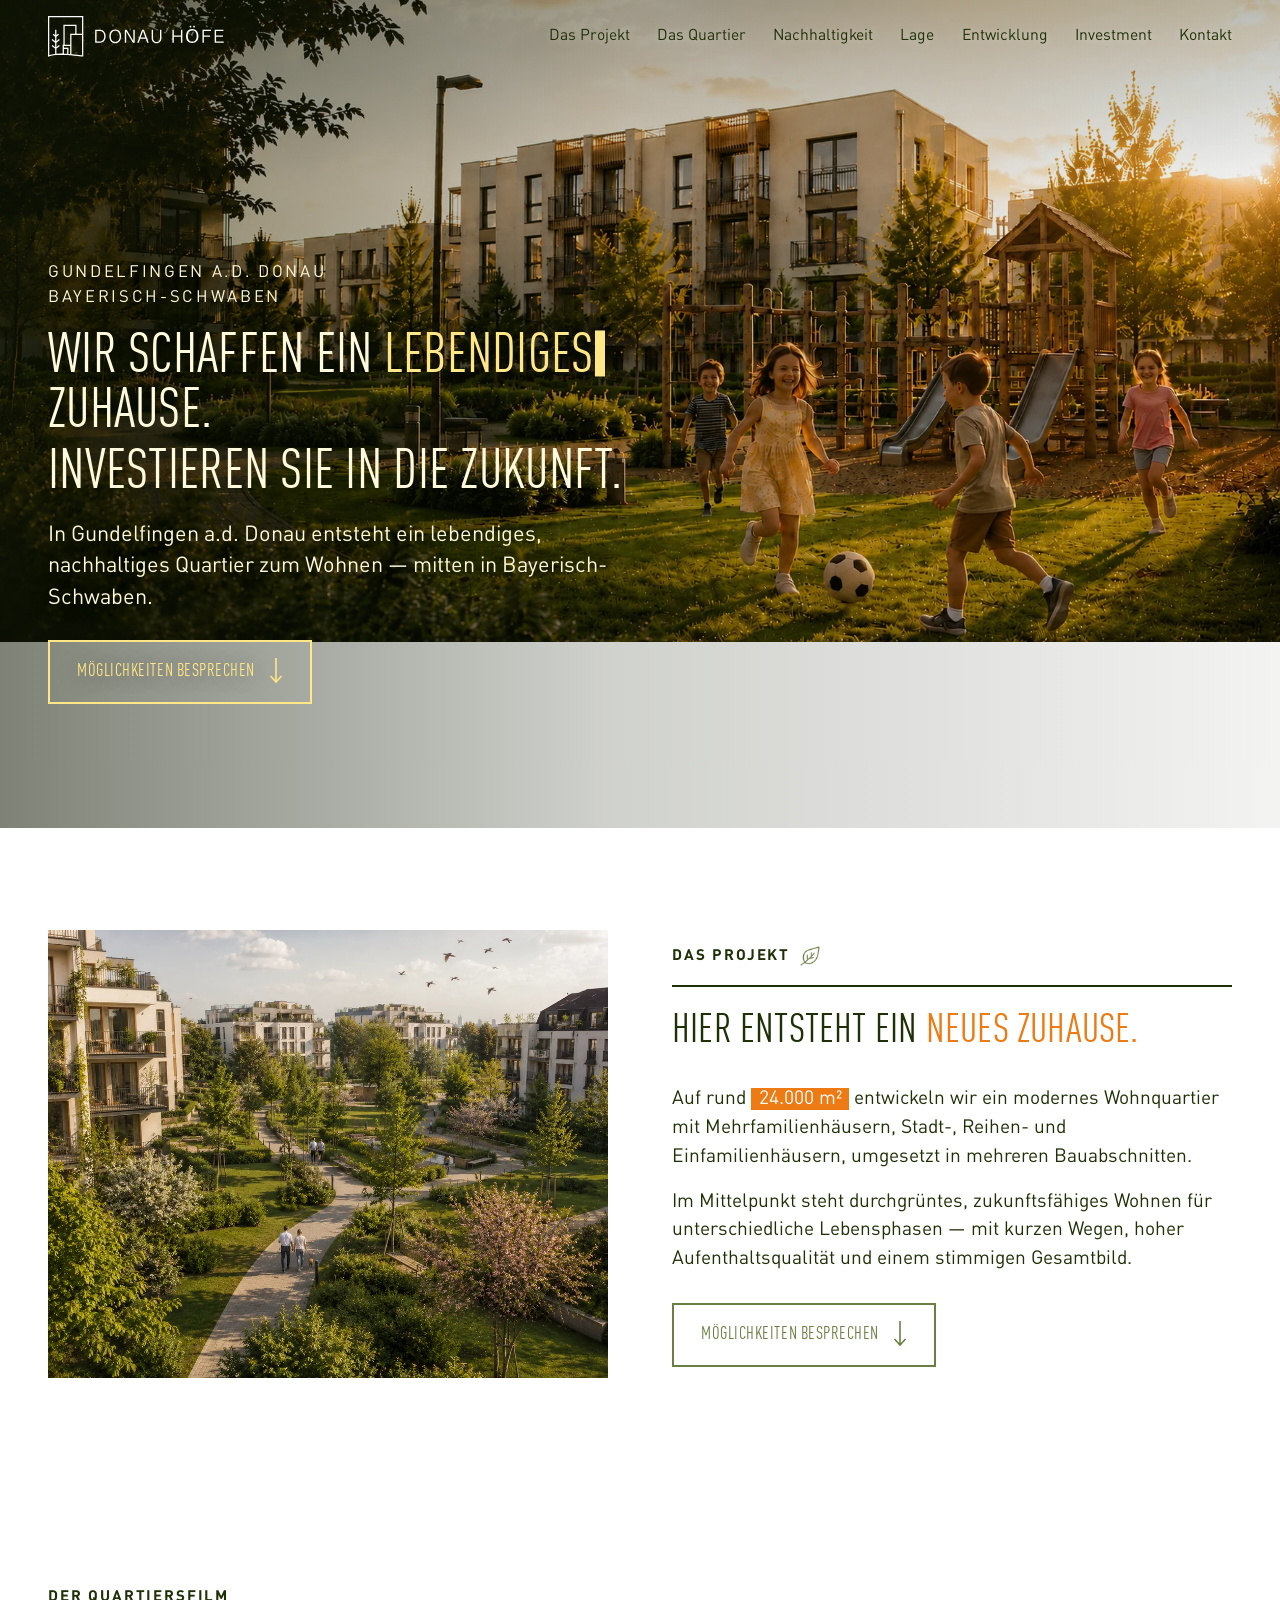
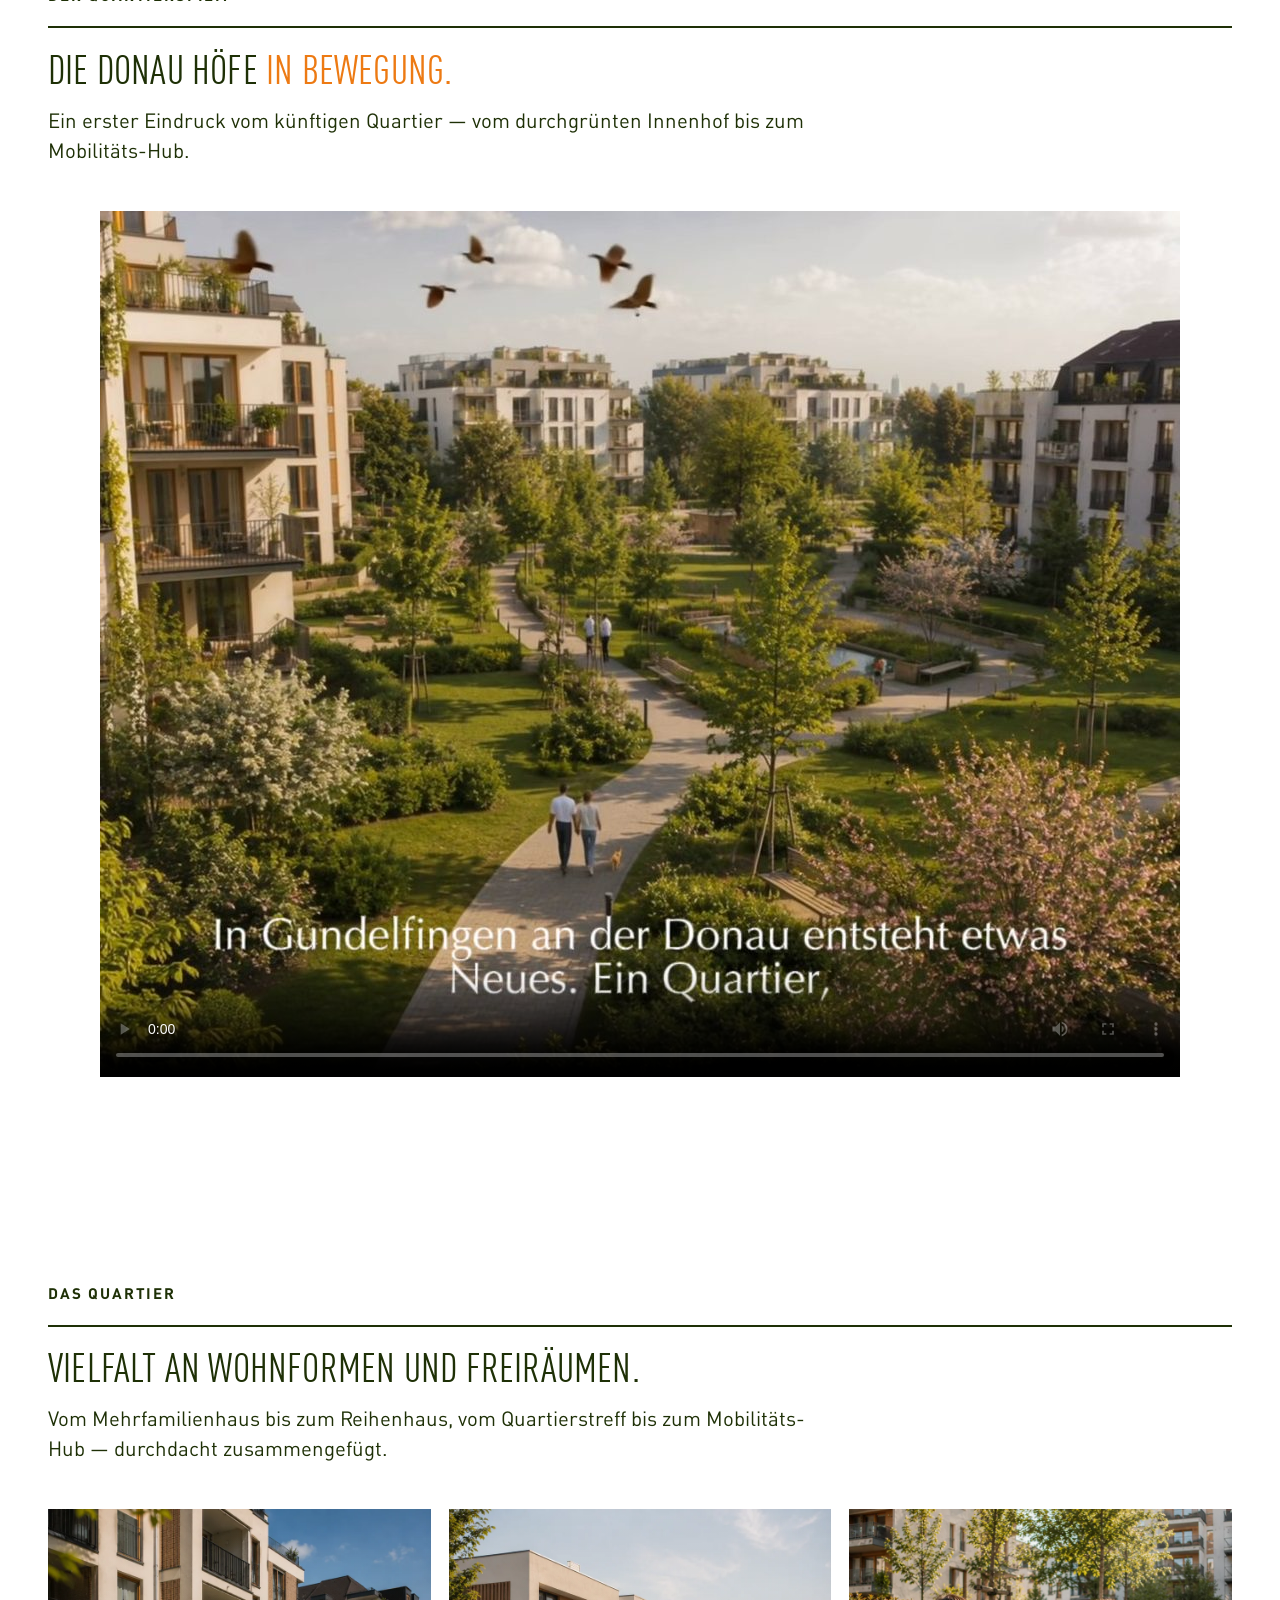
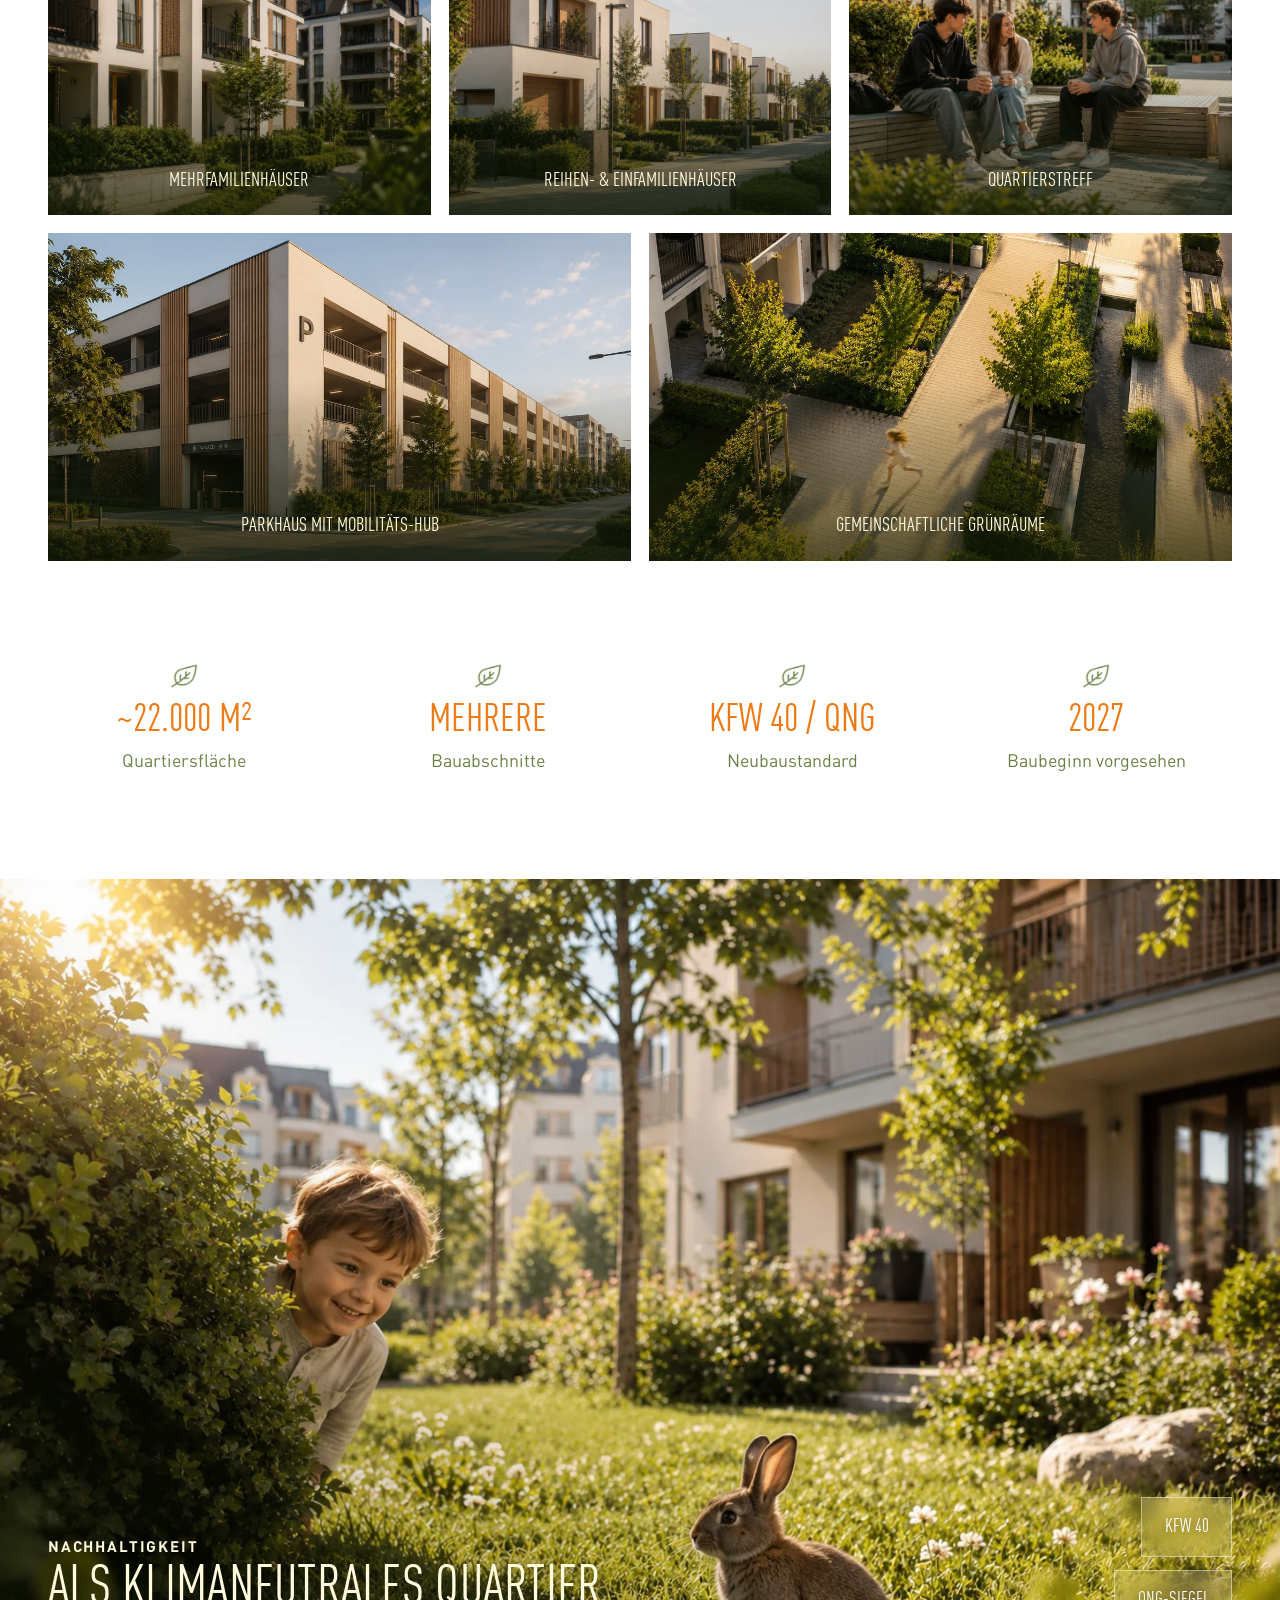
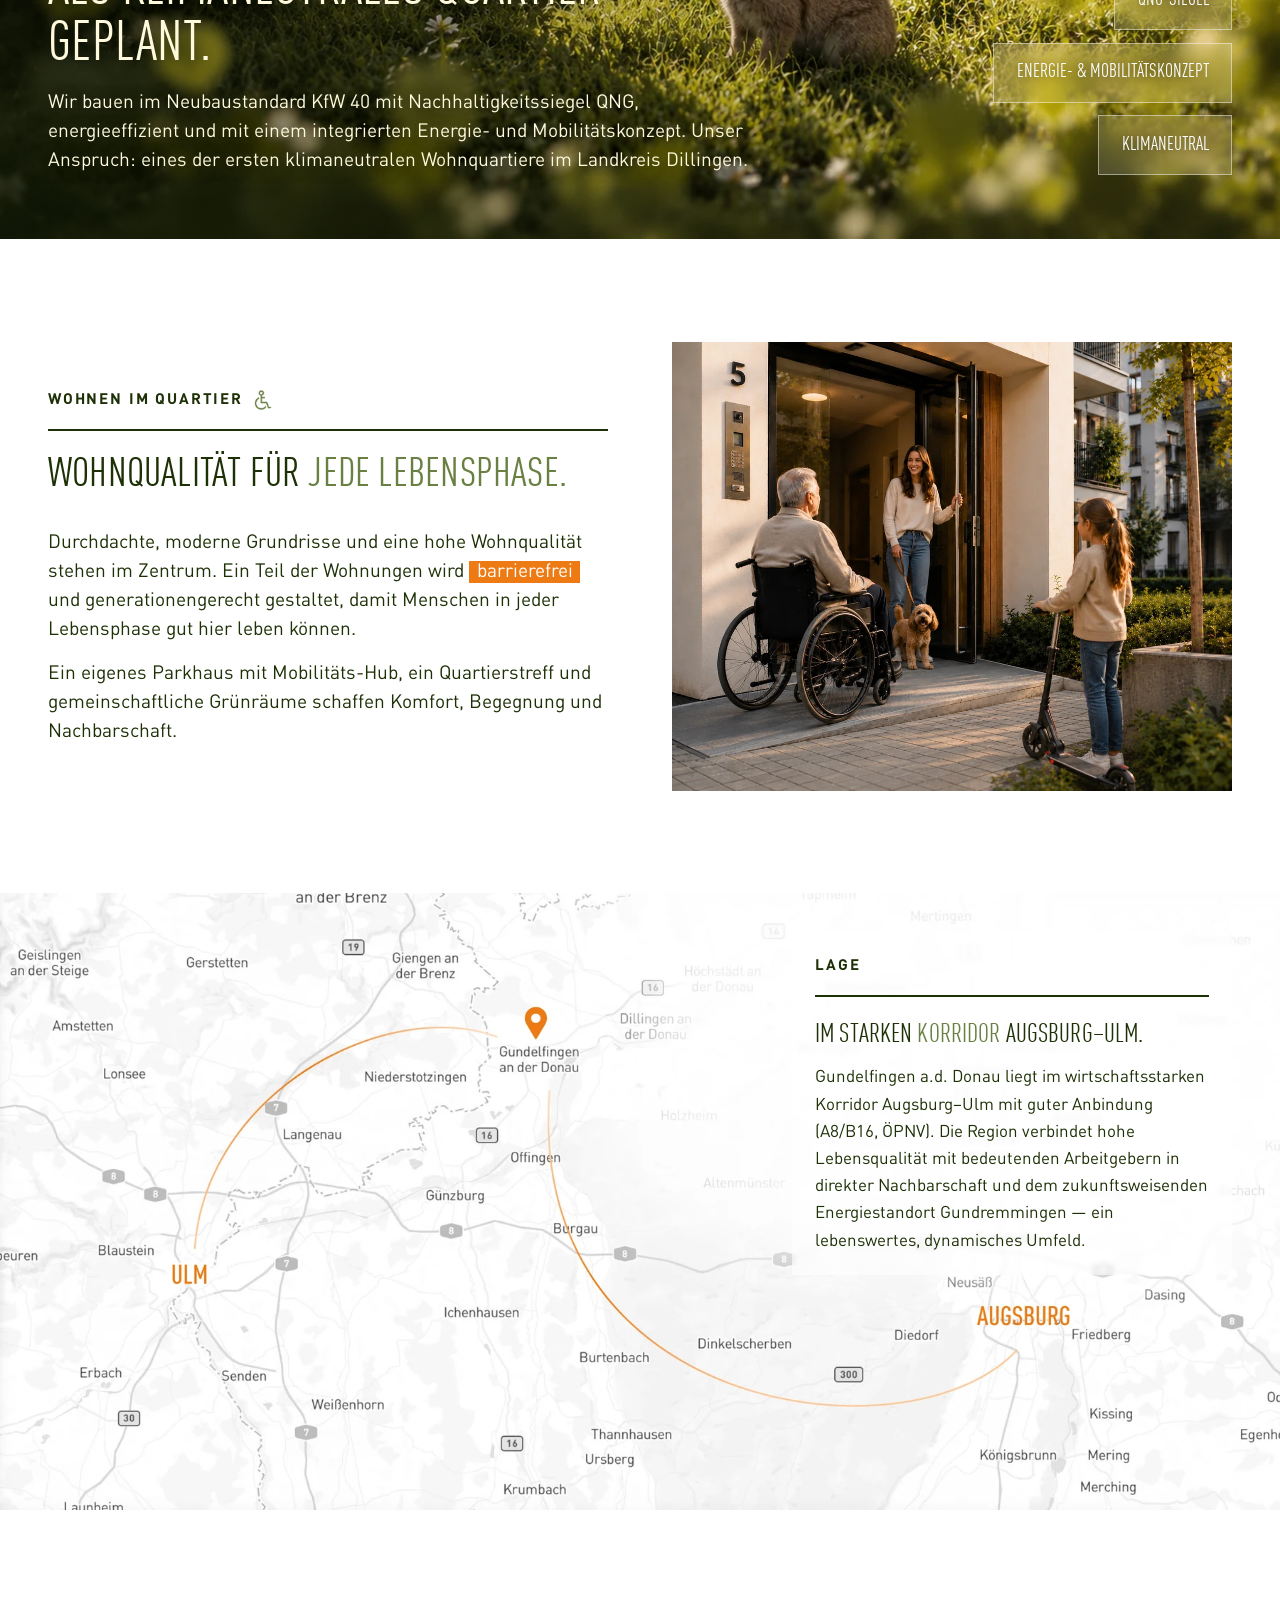
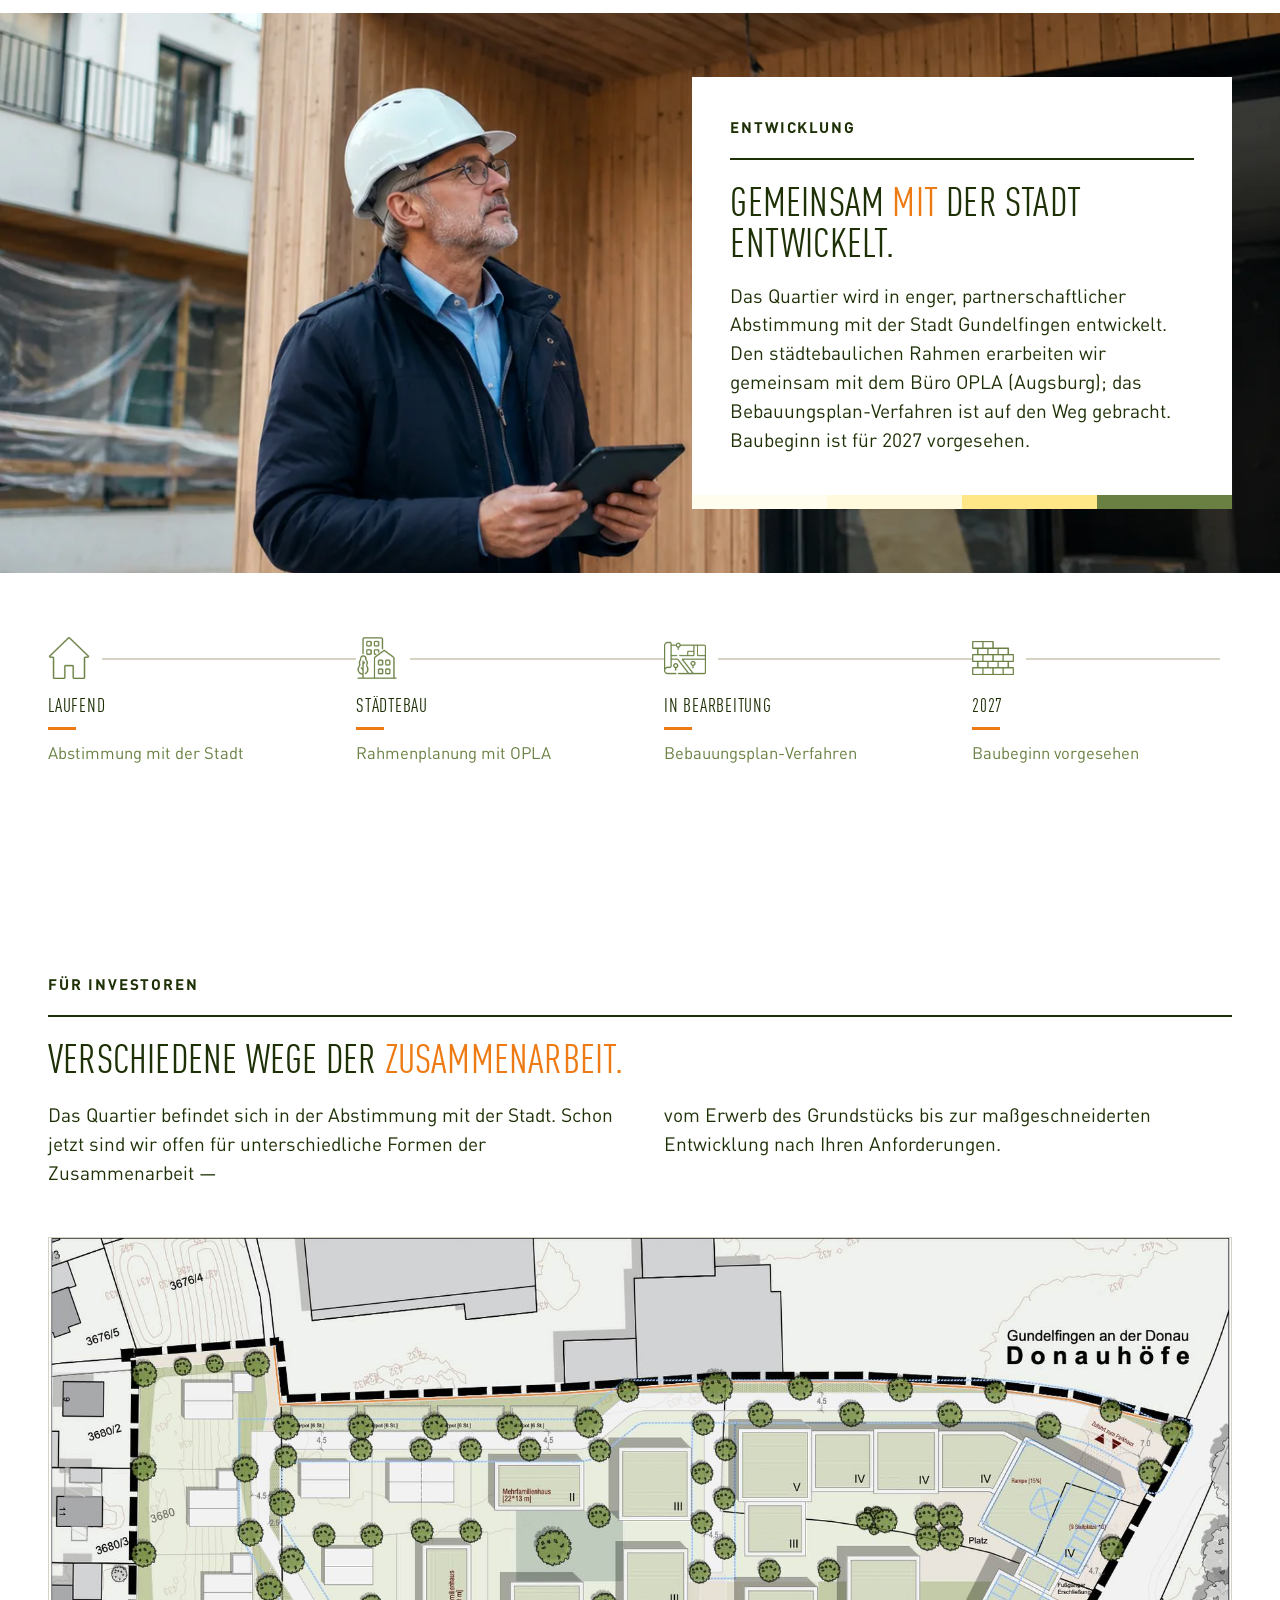
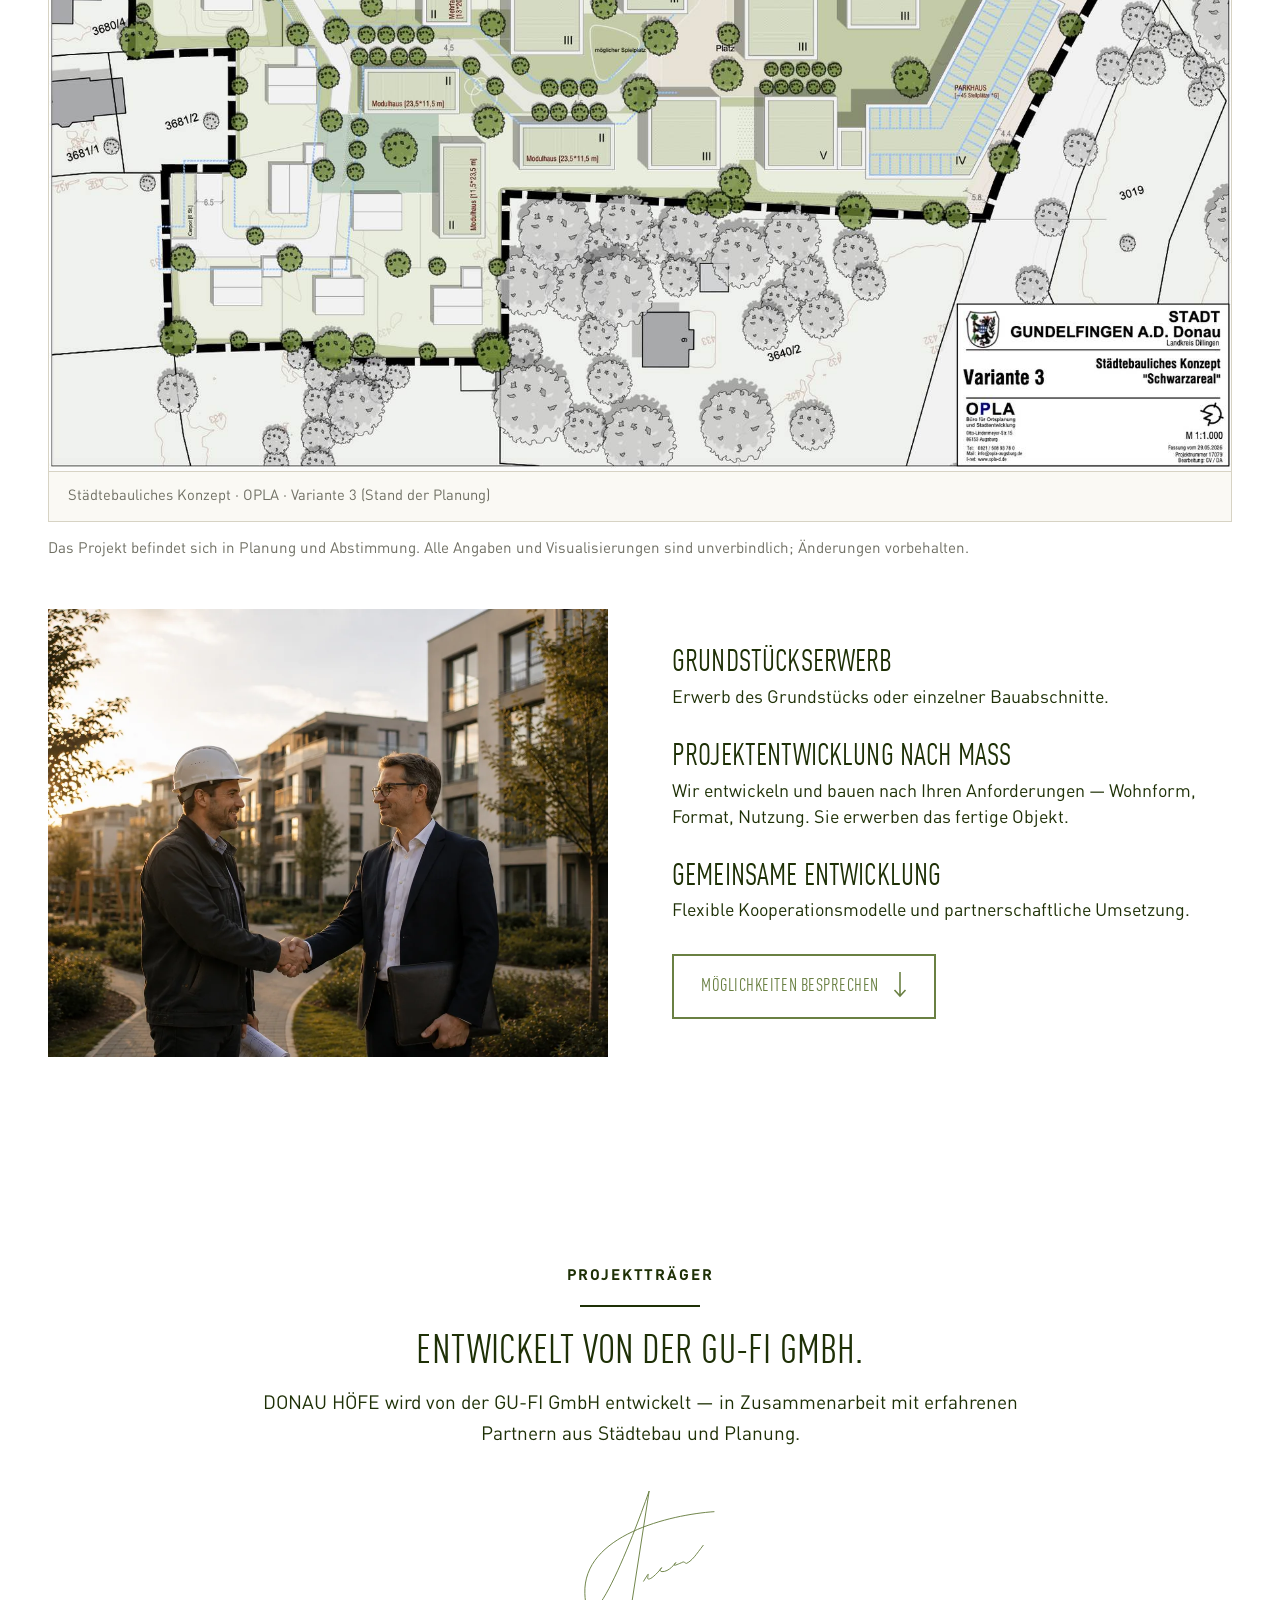
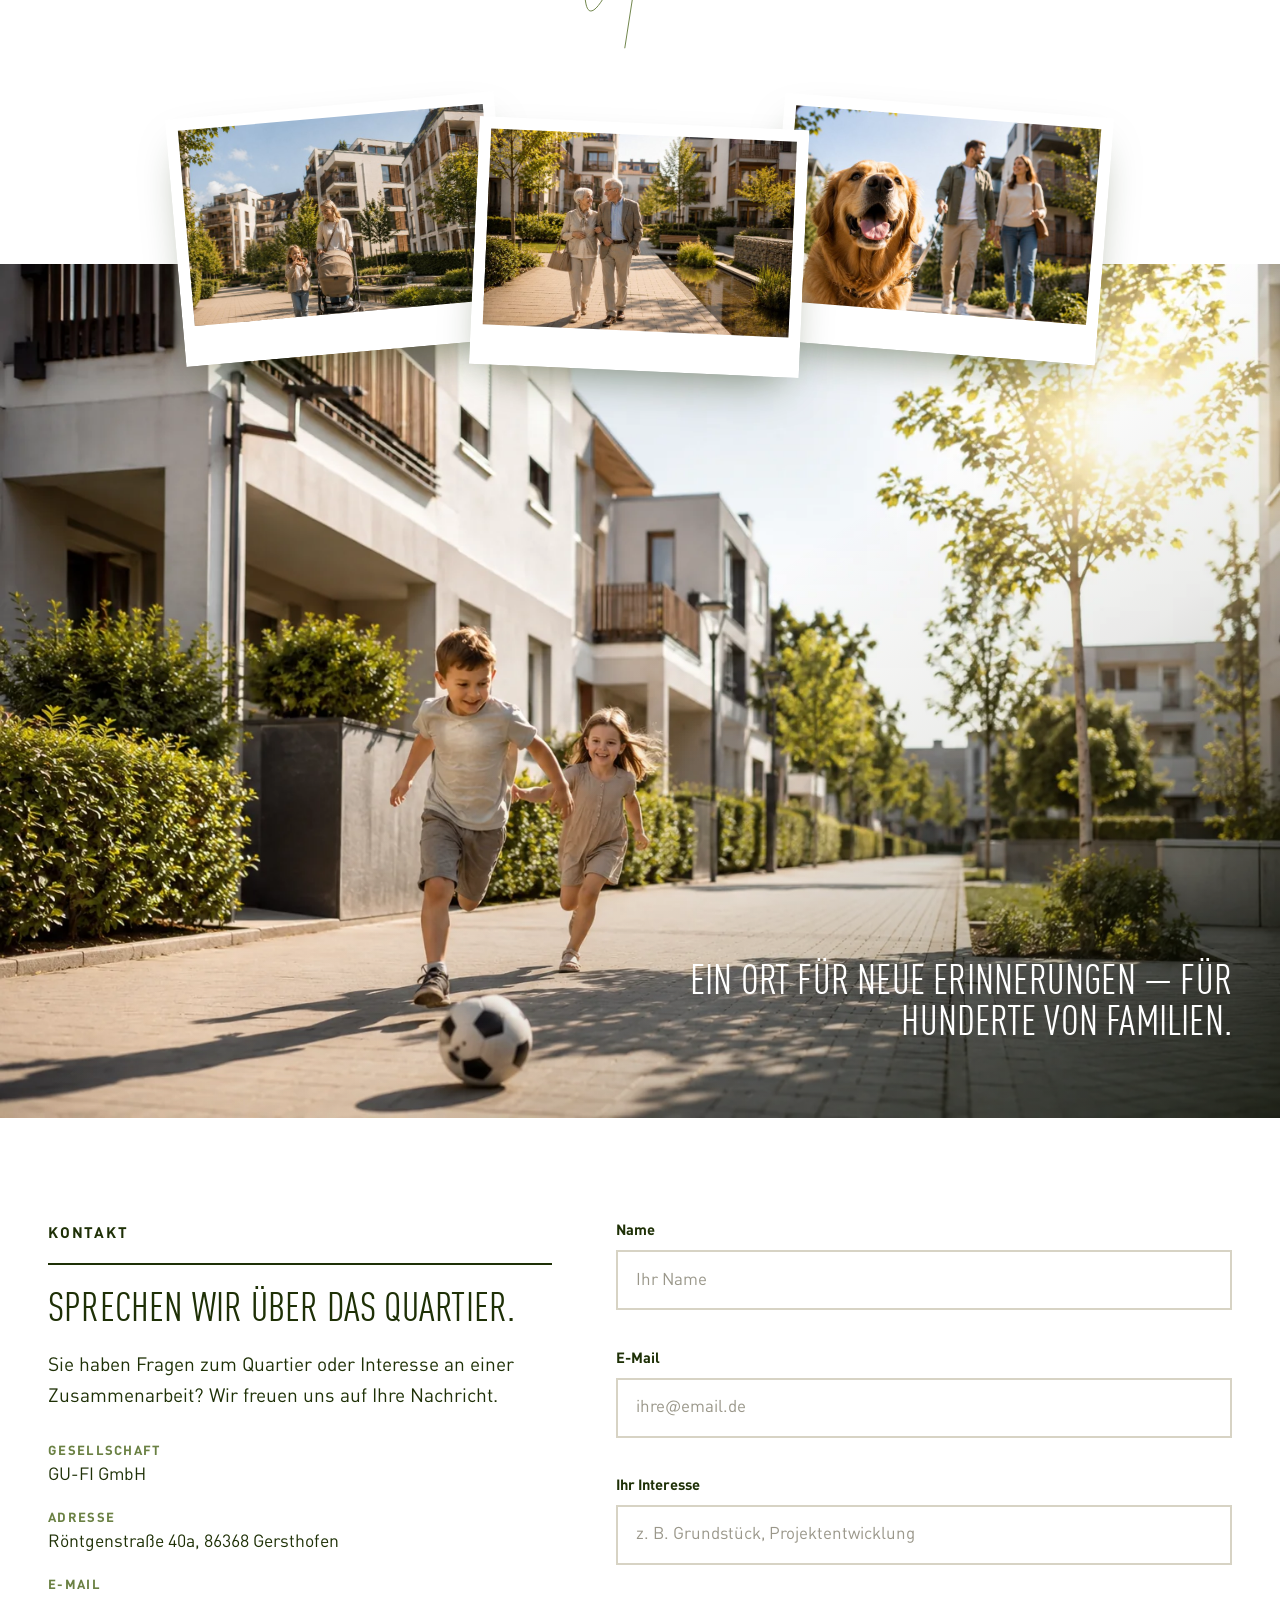
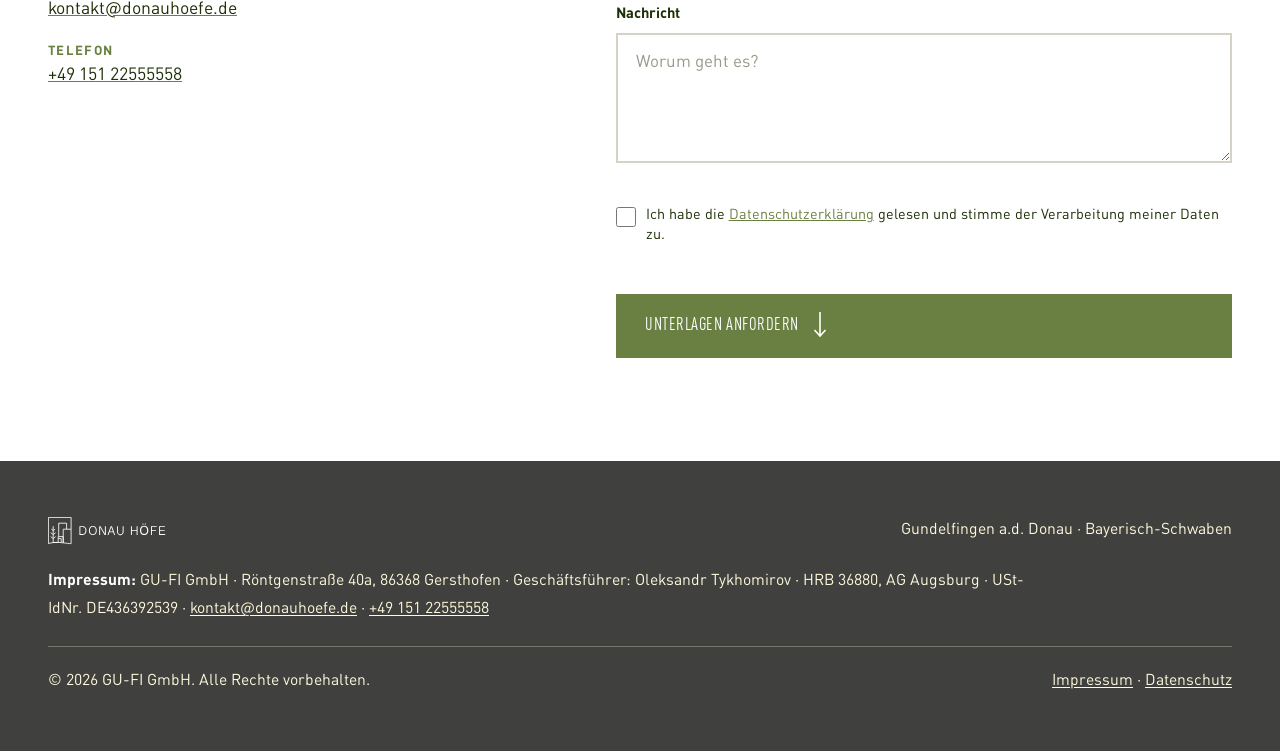
==== commit c1b6f018: "Quartiersfilm als dritte Sektion (nach 'Das Projekt') - Video 53s, H.264 1080px CRF22 + AAC, 18 MB, " ====
--- a/index.html
+++ b/index.html
@@ -31,7 +31,7 @@
   <link rel="apple-touch-icon" href="assets/img/apple-touch-icon.png?v=2" />
   <link rel="manifest" href="site.webmanifest" />
 
-  <link rel="stylesheet" href="assets/css/styles.css?v=21" />
+  <link rel="stylesheet" href="assets/css/styles.css?v=22" />
 </head>
 <body>
 
@@ -93,6 +93,22 @@
       </div>
     </section>
 
+    <!-- ============ QUARTIERSFILM ============ -->
+    <section class="section" id="film">
+      <div class="container">
+        <span class="eyebrow reveal">Der Quartiersfilm</span>
+        <hr class="rule" />
+        <h2 class="reveal">Die Donau Höfe <span class="hl-o">in Bewegung.</span></h2>
+        <p class="lead reveal" style="max-width:760px;margin-top:.8rem;">Ein erster Eindruck vom künftigen Quartier — vom durchgrünten Innenhof bis zum Mobilitäts-Hub.</p>
+        <div class="film reveal">
+          <video controls playsinline preload="metadata" poster="assets/img/quartier-video-poster.jpg" width="1080" height="866">
+            <source src="assets/img/quartier-video.mp4" type="video/mp4" />
+            Ihr Browser unterstützt keine Videowiedergabe. <a href="assets/img/quartier-video.mp4">Video herunterladen</a>
+          </video>
+        </div>
+      </div>
+    </section>
+
     <!-- ============ DAS QUARTIER ============ -->
     <section class="section" id="quartier">
       <div class="container">
@@ -279,7 +295,8 @@
               <li><span class="k">Telefon</span><a class="v" href="tel:+4915122555558">+49 151 22555558</a></li>
             </ul>
           </div>
-          <form class="form reveal" id="contactForm" action="https://formspree.io/f/DEIN_FORMSPREE_ID" method="POST" novalidate>
+          <form class="form reveal" id="contactForm" action="https://formspree.io/f/maqzzbly" method="POST" novalidate>
+            <input type="hidden" name="_subject" value="Neue Anfrage über donauhoefe.de" />
             <div class="field" id="f-name"><label for="name">Name</label><input type="text" id="name" name="name" placeholder="Ihr Name" required autocomplete="name" /><span class="field__error" data-for="name"></span></div>
             <div class="field" id="f-email"><label for="email">E-Mail</label><input type="email" id="email" name="email" placeholder="ihre@email.de" required autocomplete="email" /><span class="field__error" data-for="email"></span></div>
             <div class="field" id="f-interest"><label for="interest">Ihr Interesse</label><input type="text" id="interest" name="interesse" placeholder="z. B. Grundstück, Projektentwicklung" /><span class="field__error" data-for="interest"></span></div>
@@ -356,6 +373,6 @@
     ]
   }
   </script>
-  <script src="assets/js/app.js?v=21"></script>
+  <script src="assets/js/app.js?v=22"></script>
 </body>
 </html>
--- a/assets/css/styles.css
+++ b/assets/css/styles.css
@@ -180,6 +180,10 @@
 .split__body h2 { margin-bottom: 2rem; }   /* Abstand nach Headline = 2× Absatzabstand */
 .split__body p { font-size: clamp(1.05rem,1.5vw,1.25rem); line-height: 1.5; }
 .split__body p + p { margin-top: 1rem; }
+
+/* ============================================================ QUARTIERSFILM */
+.film { max-width: 1080px; margin: clamp(1.8rem,4vw,2.6rem) auto 0; }
+.film video { display: block; width: 100%; height: auto; border-radius: var(--radius); box-shadow: var(--shadow); background: #101408; }
 
 /* ============================================================ QUARTIER — Mosaik */
 .mosaic { display: grid; grid-template-columns: repeat(3, 1fr); gap: clamp(.8rem,1.5vw,1.1rem); }
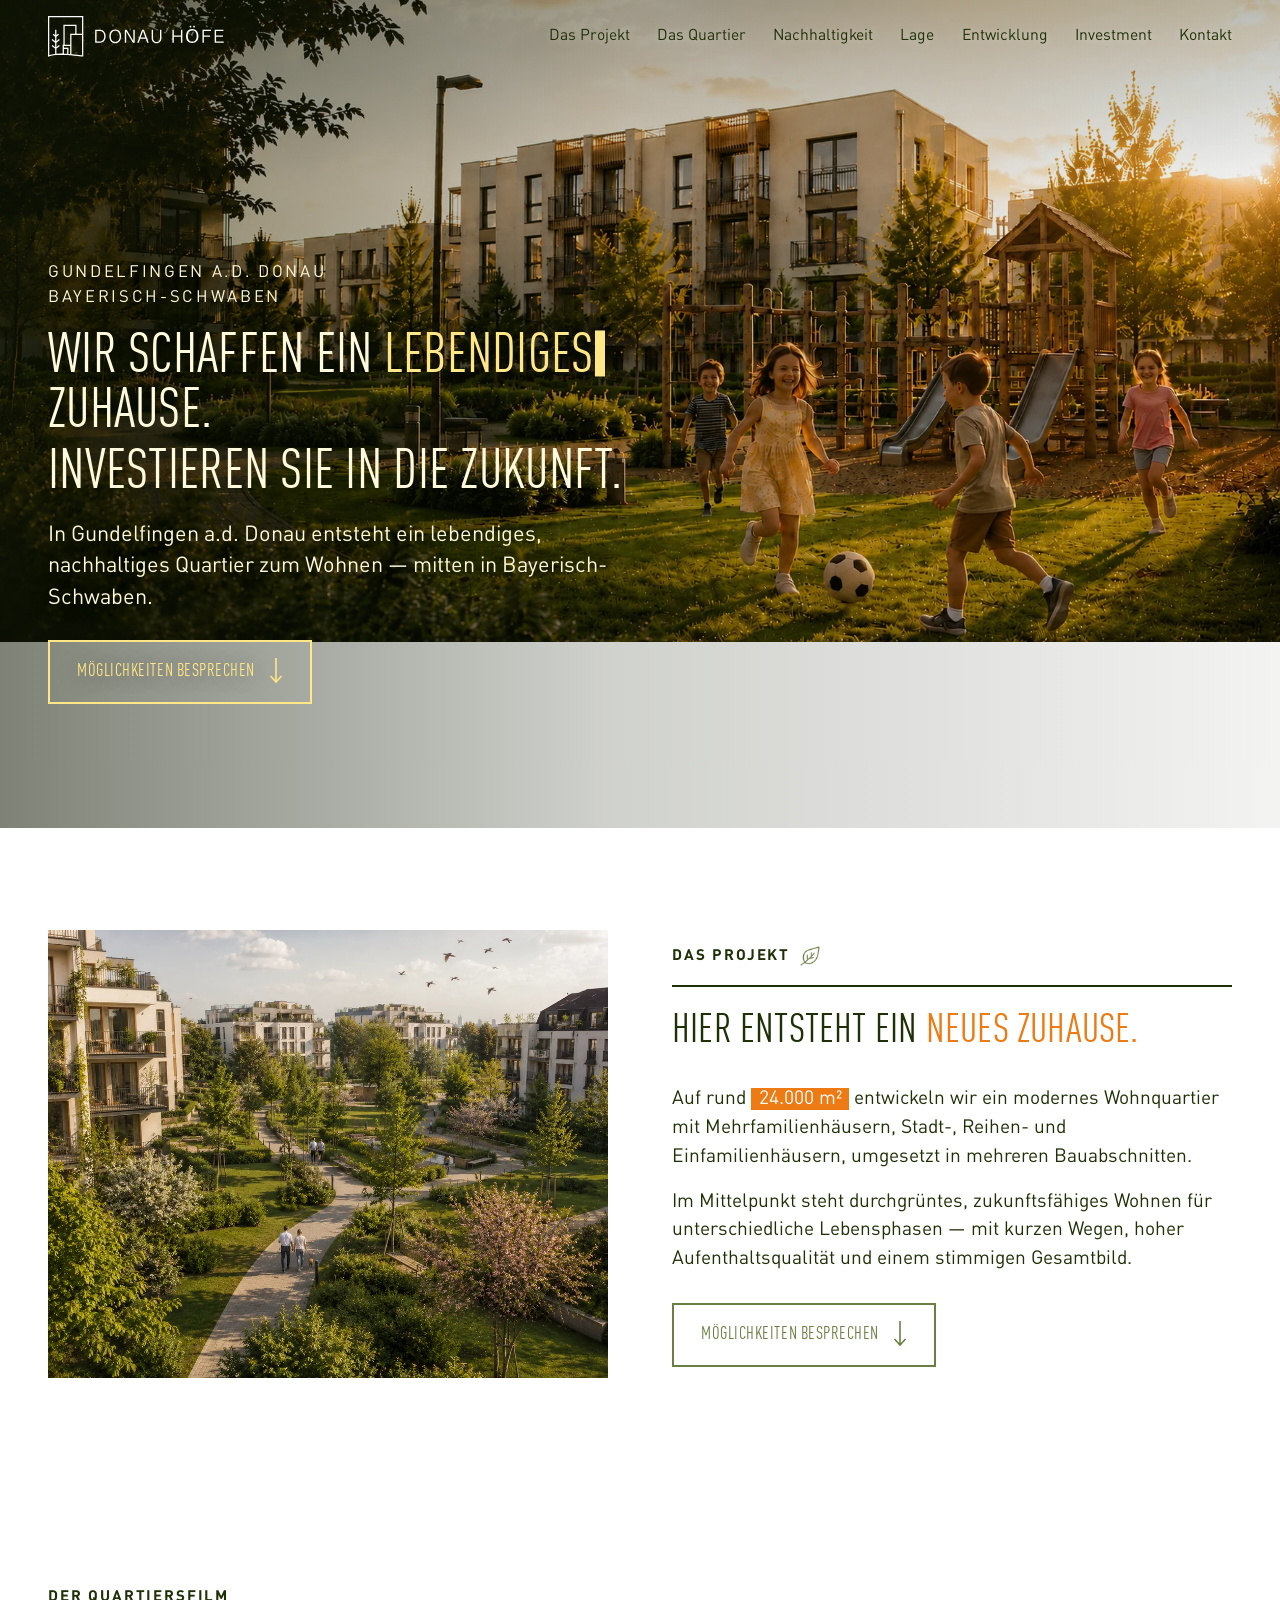
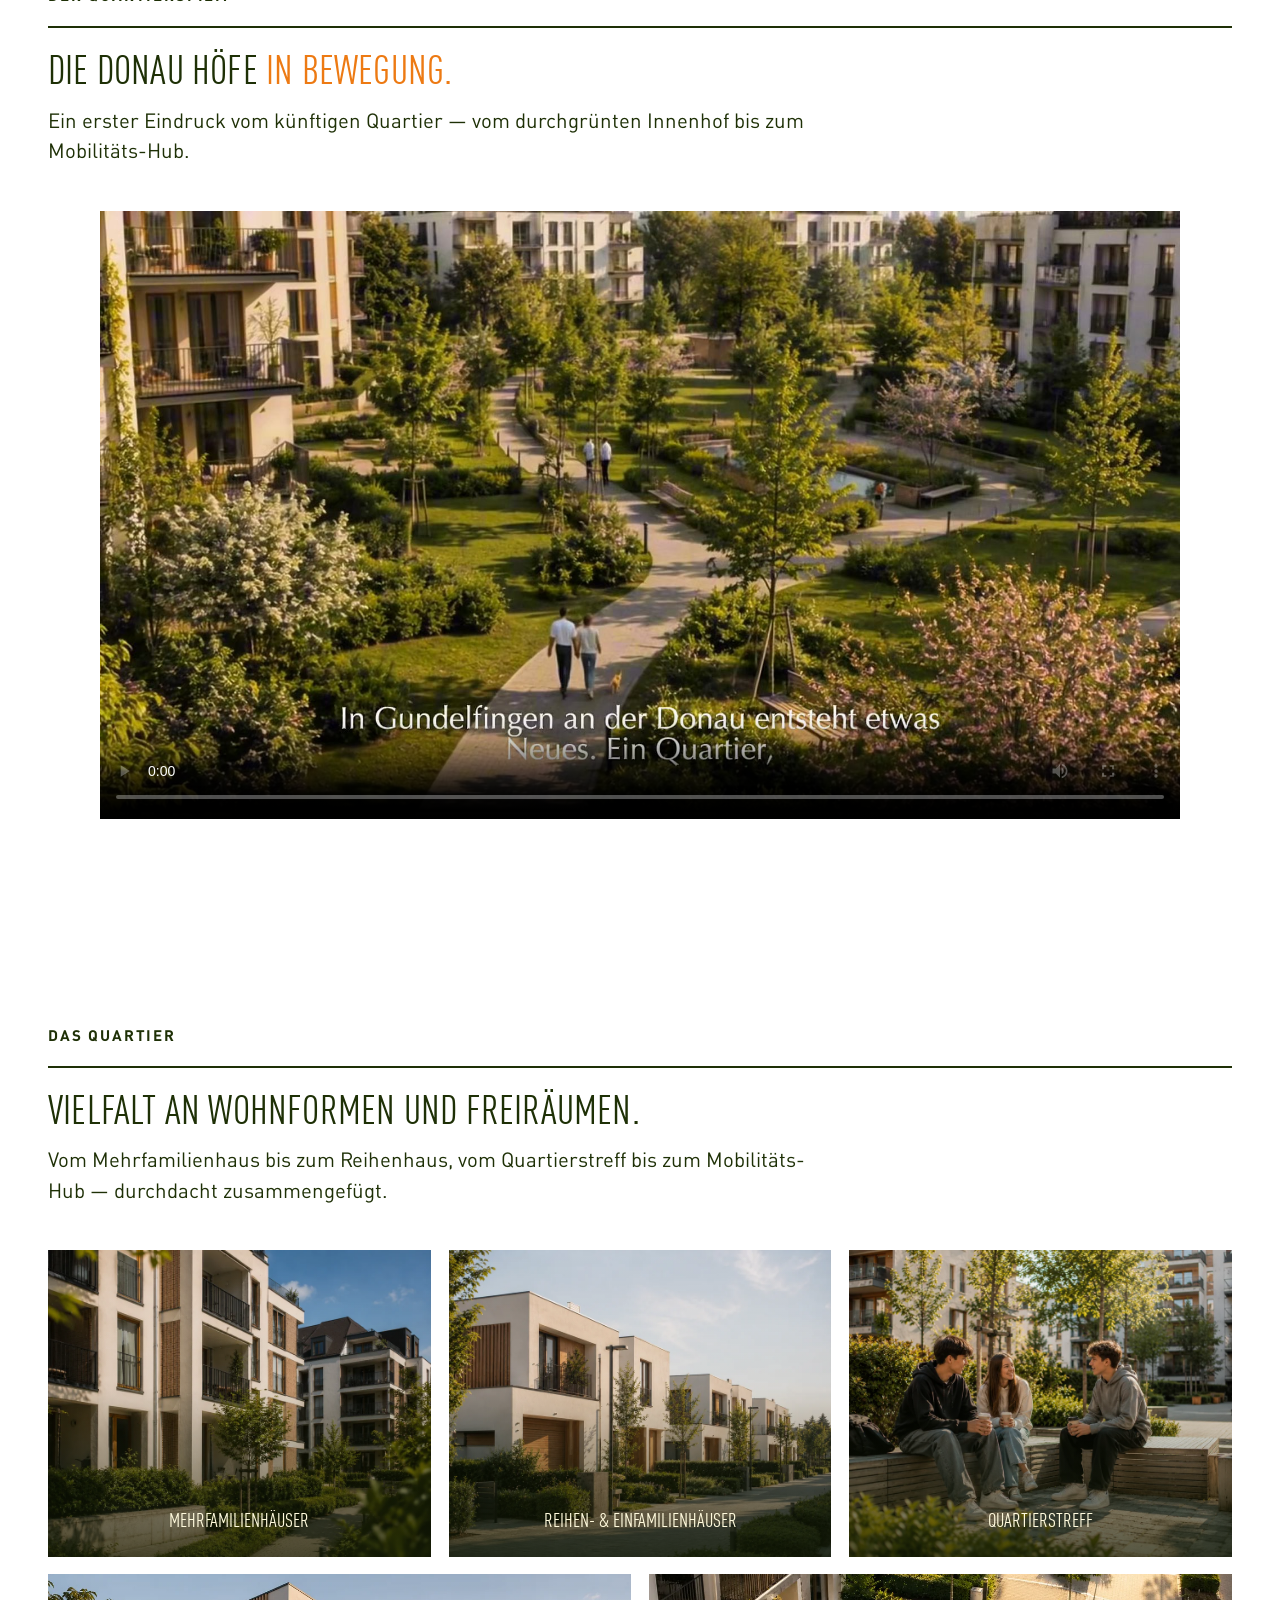
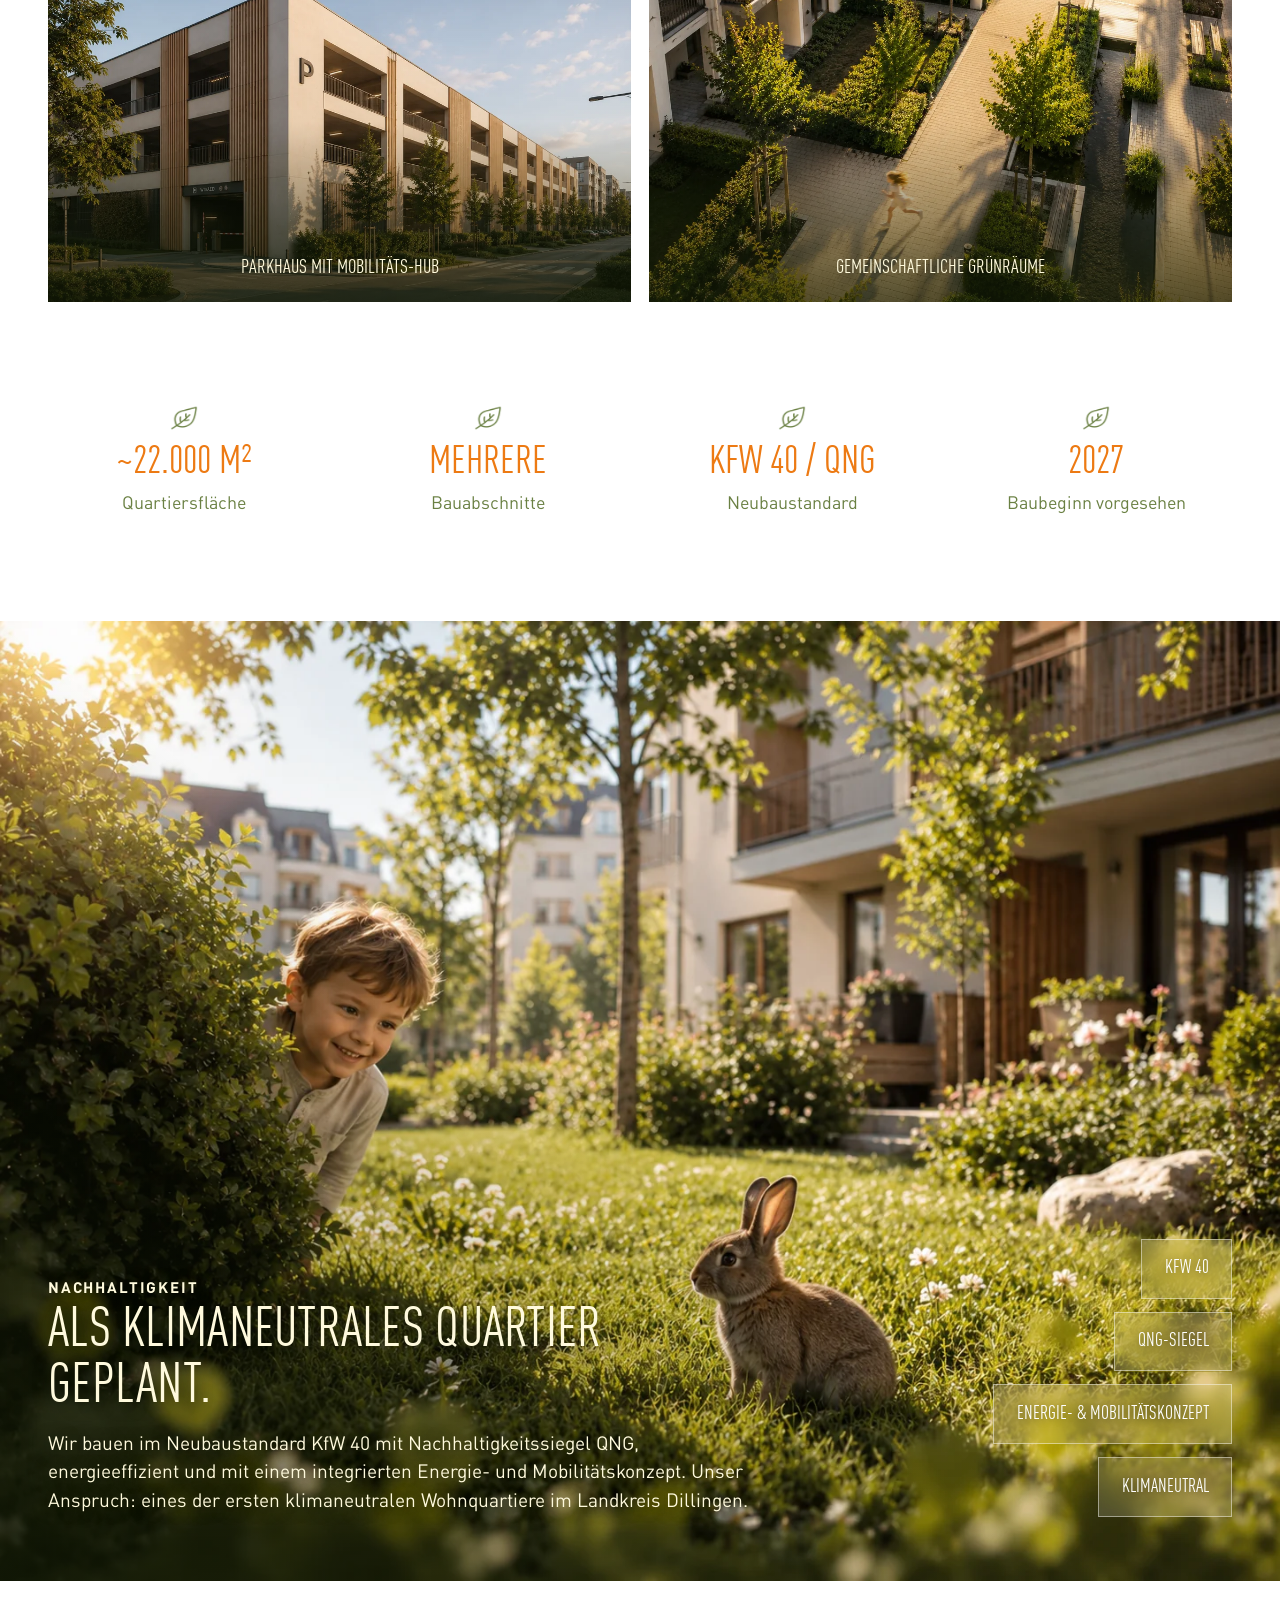
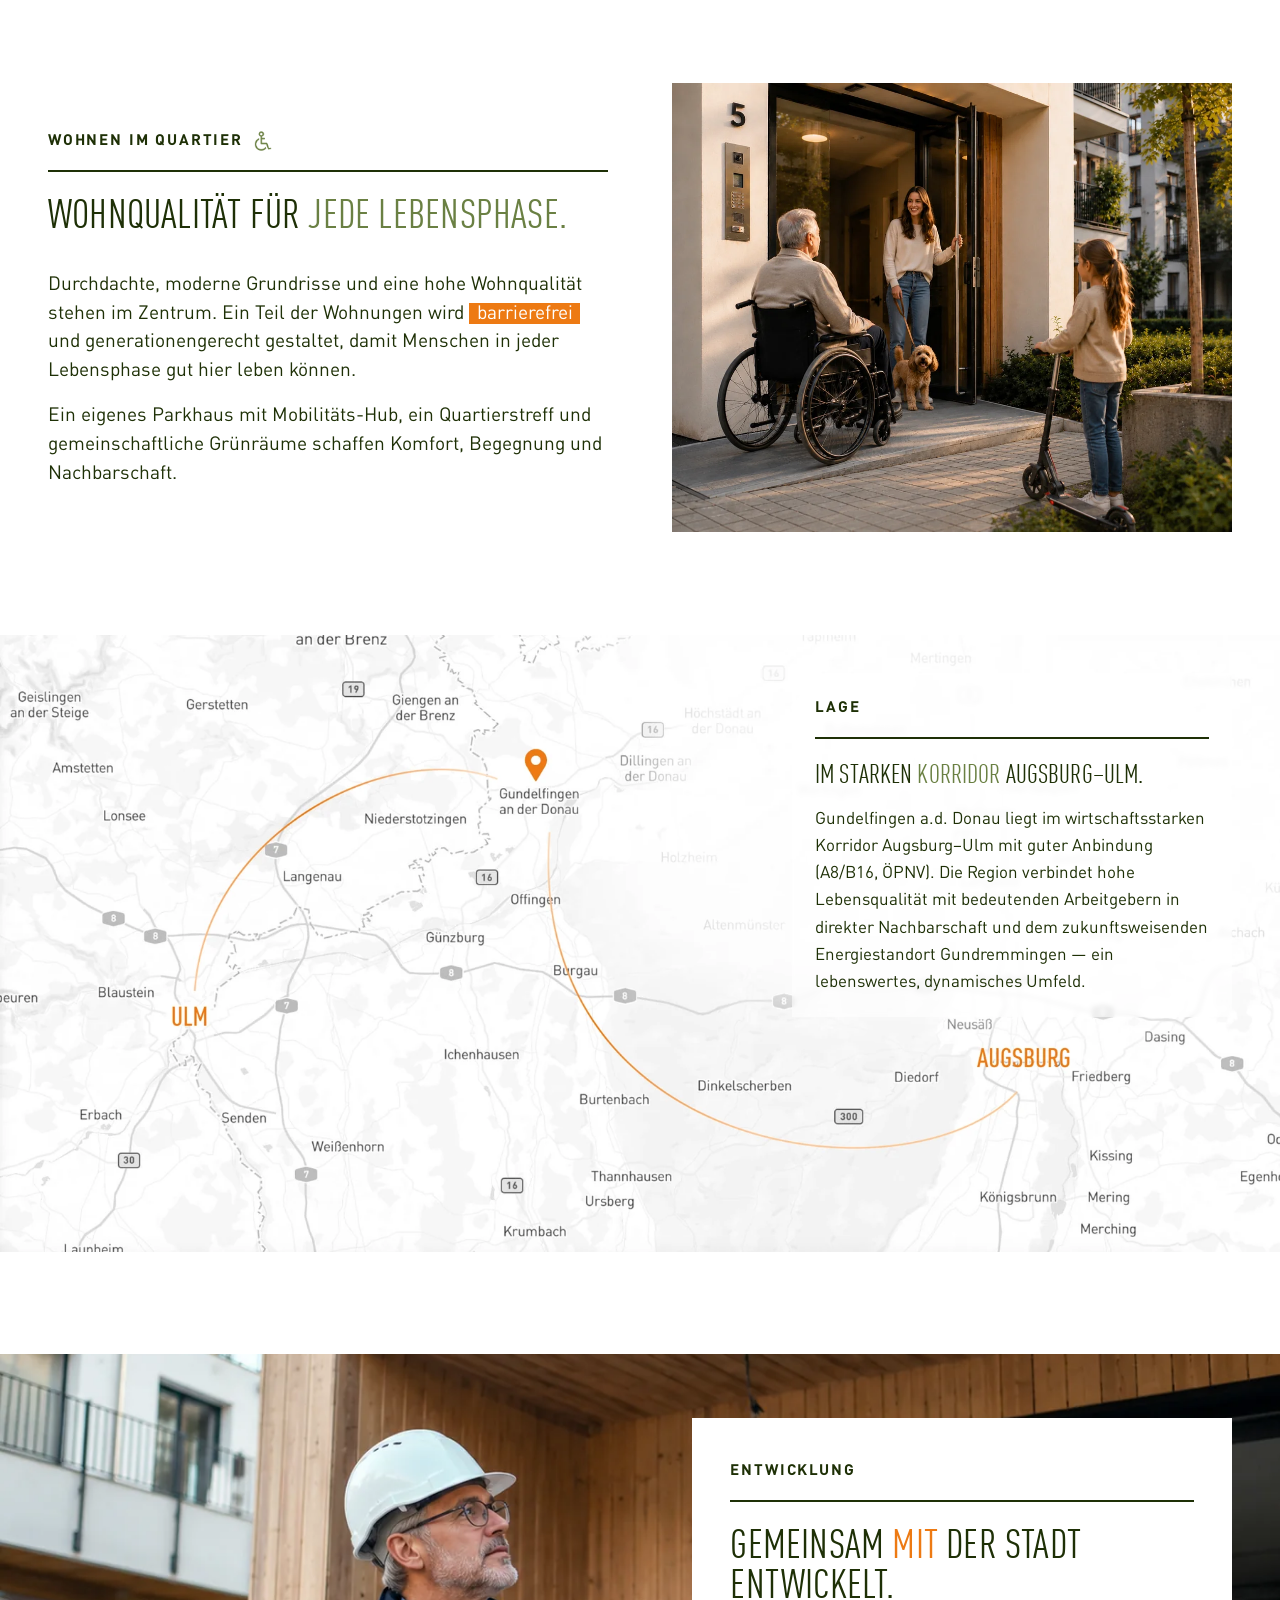
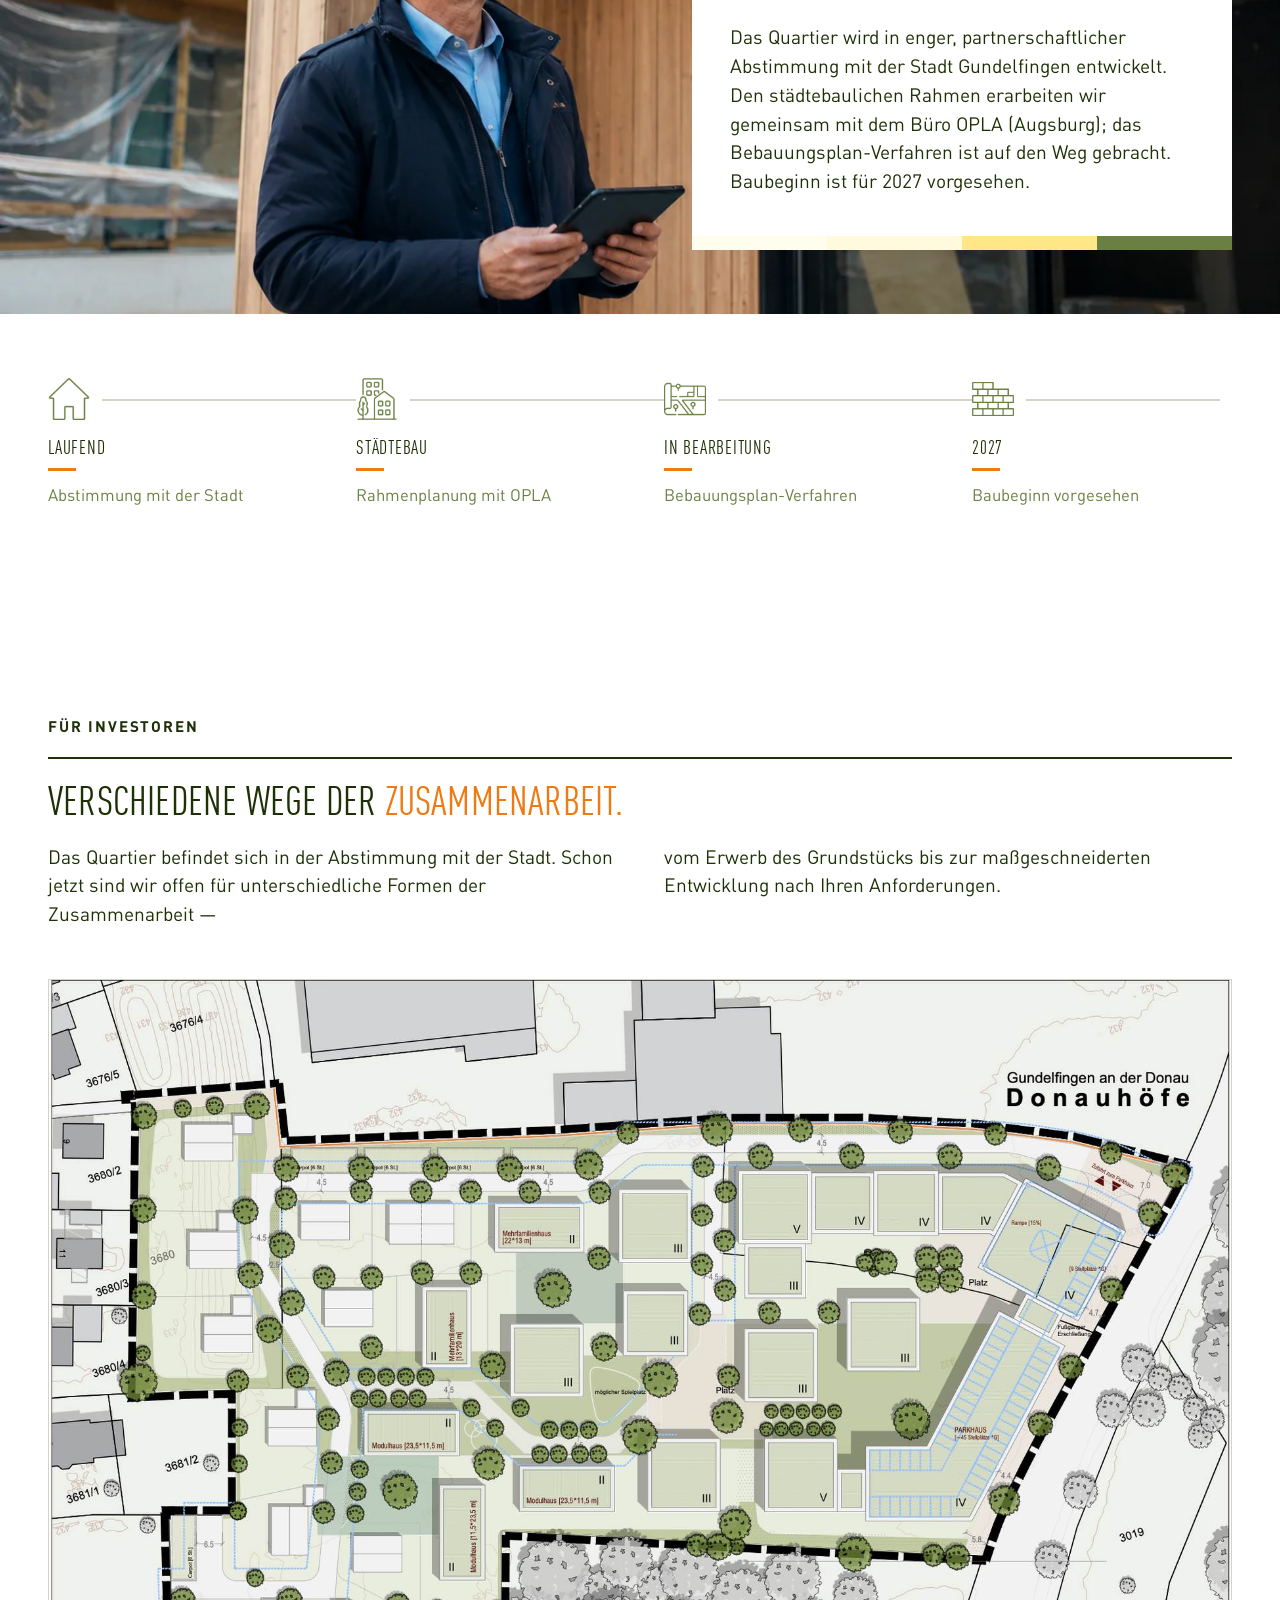
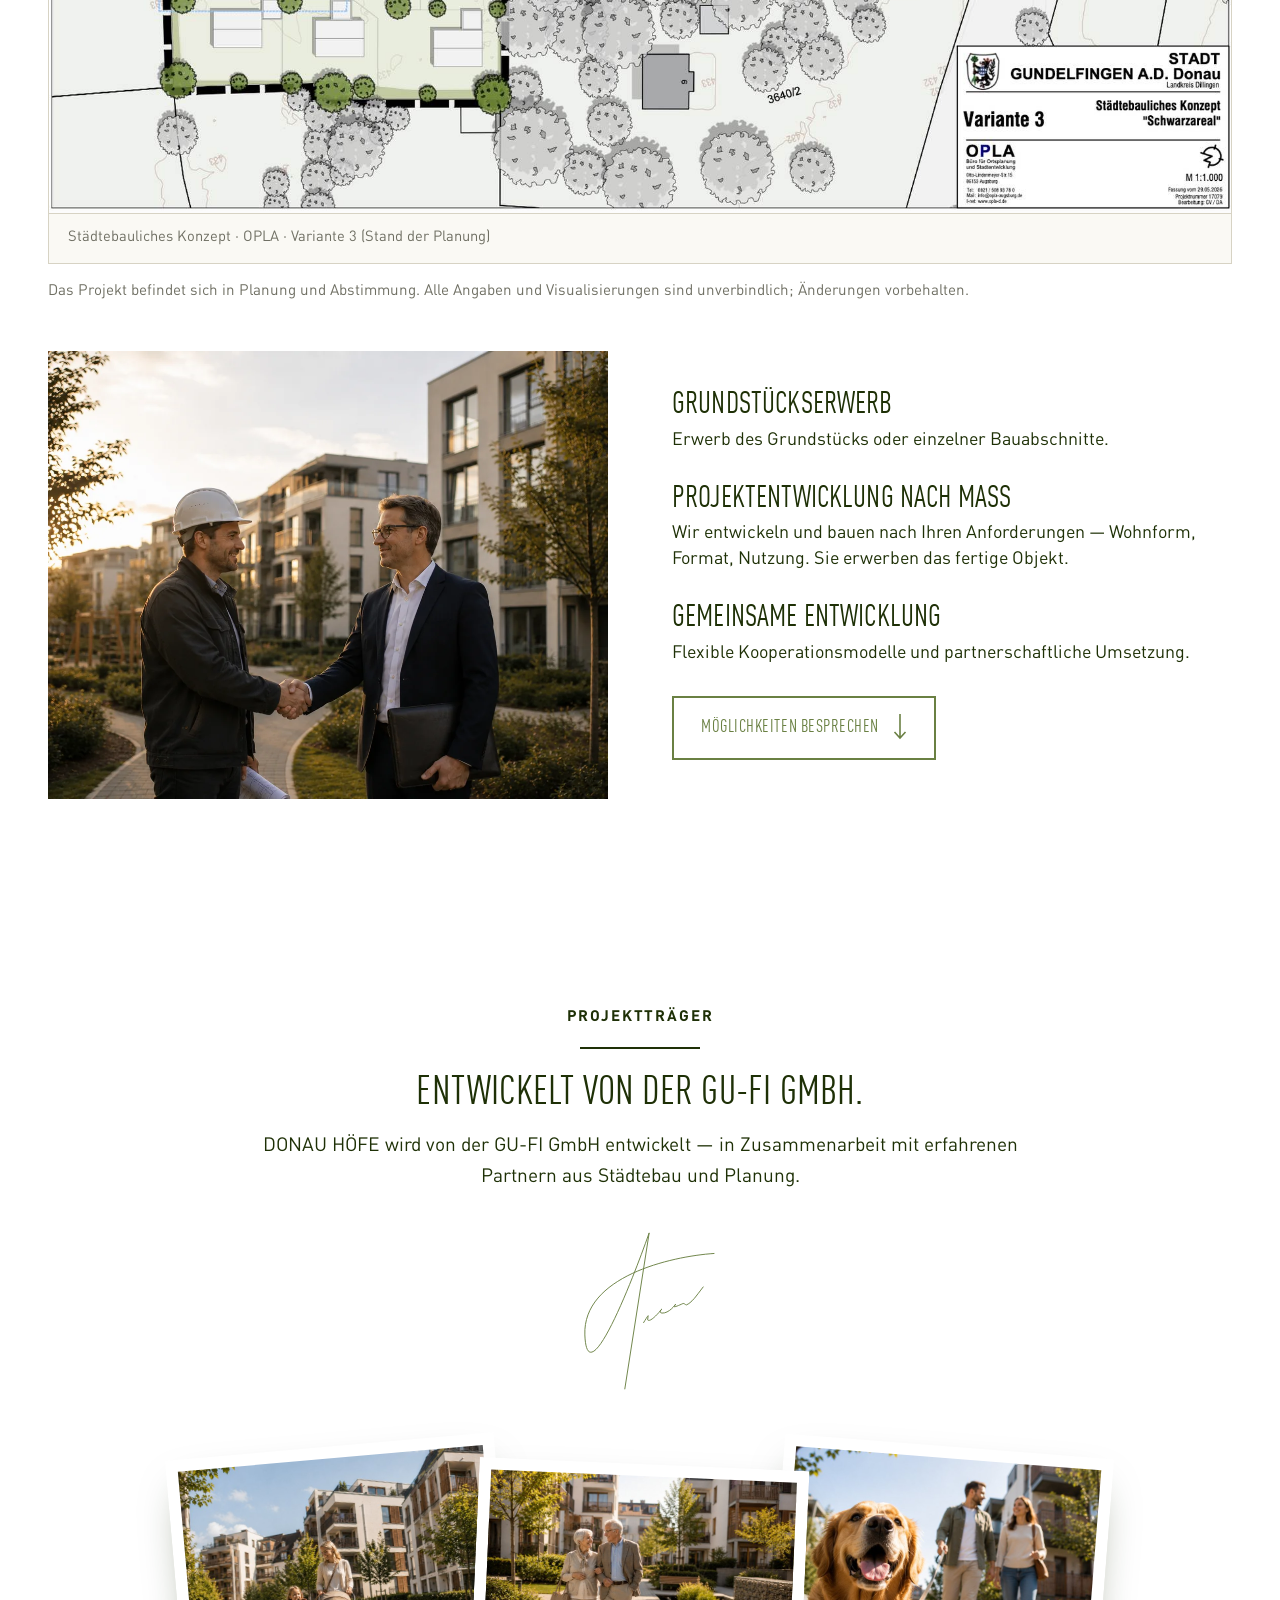
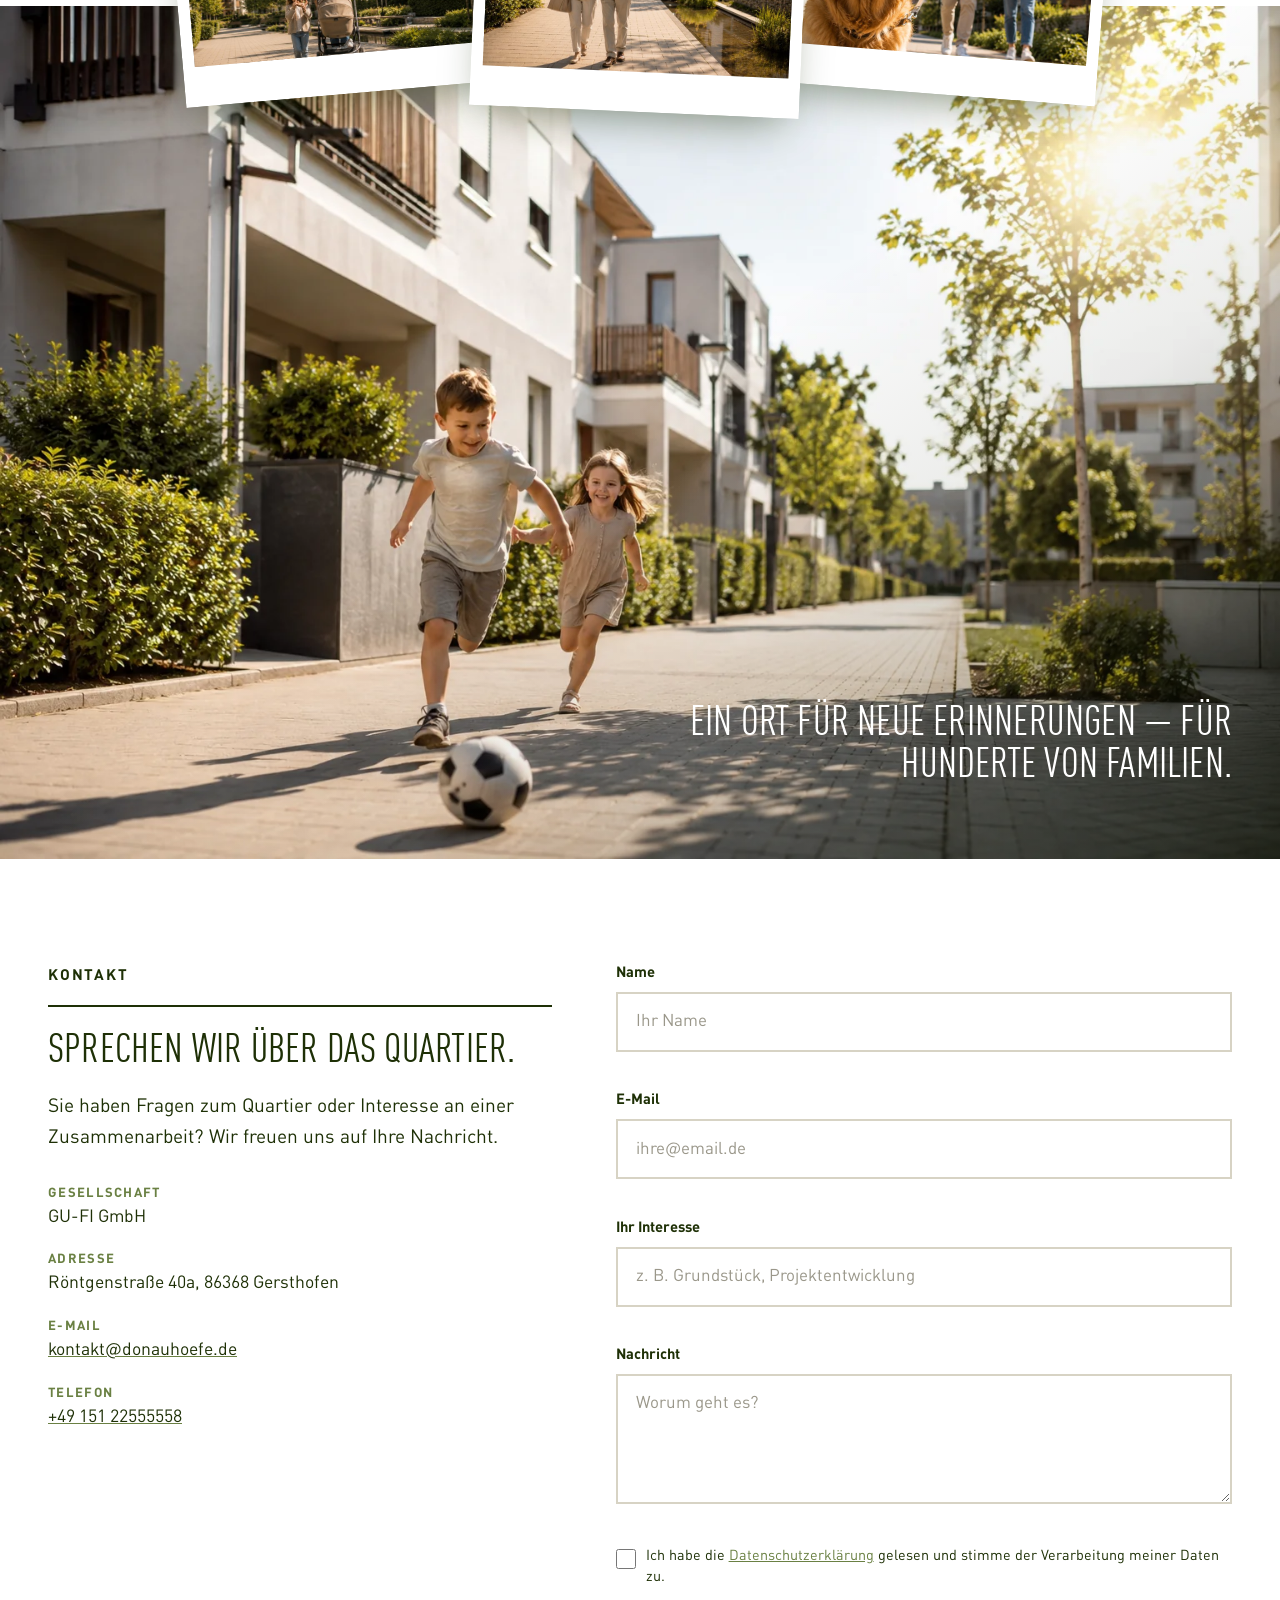
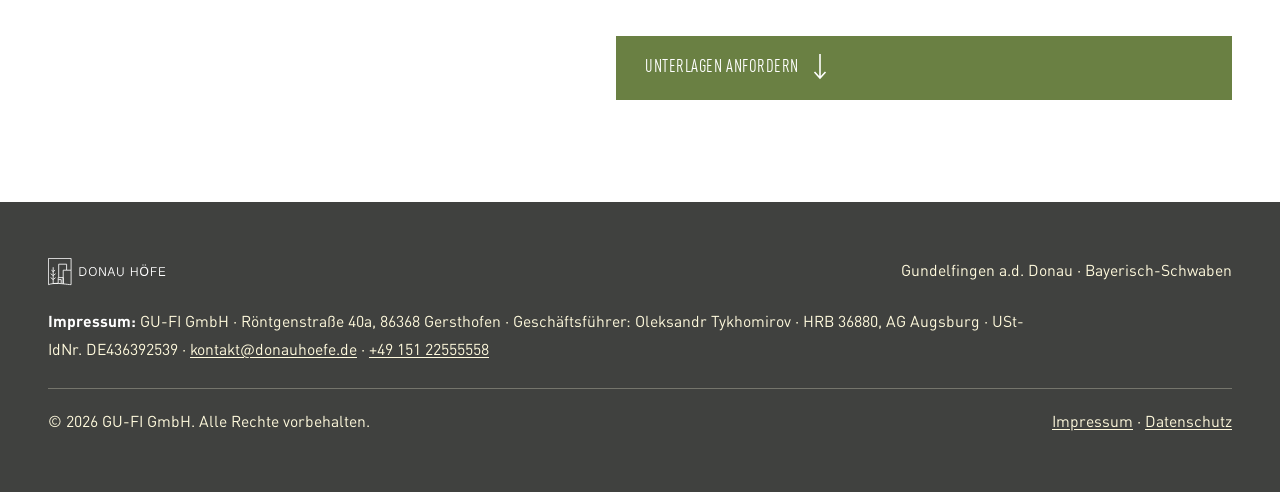
==== commit 8961f699: "Quartiersfilm: neue Fassung 16:9 in voller Aufloesung - neues Video von Olga (1920x1080, Untertitel-" ====
--- a/index.html
+++ b/index.html
@@ -101,8 +101,8 @@
         <h2 class="reveal">Die Donau Höfe <span class="hl-o">in Bewegung.</span></h2>
         <p class="lead reveal" style="max-width:760px;margin-top:.8rem;">Ein erster Eindruck vom künftigen Quartier — vom durchgrünten Innenhof bis zum Mobilitäts-Hub.</p>
         <div class="film reveal">
-          <video controls playsinline preload="metadata" poster="assets/img/quartier-video-poster.jpg" width="1080" height="866">
-            <source src="assets/img/quartier-video.mp4" type="video/mp4" />
+          <video controls playsinline preload="metadata" poster="assets/img/quartier-video-poster.jpg?v=2" width="1920" height="1080">
+            <source src="assets/img/quartier-video.mp4?v=2" type="video/mp4" />
             Ihr Browser unterstützt keine Videowiedergabe. <a href="assets/img/quartier-video.mp4">Video herunterladen</a>
           </video>
         </div>
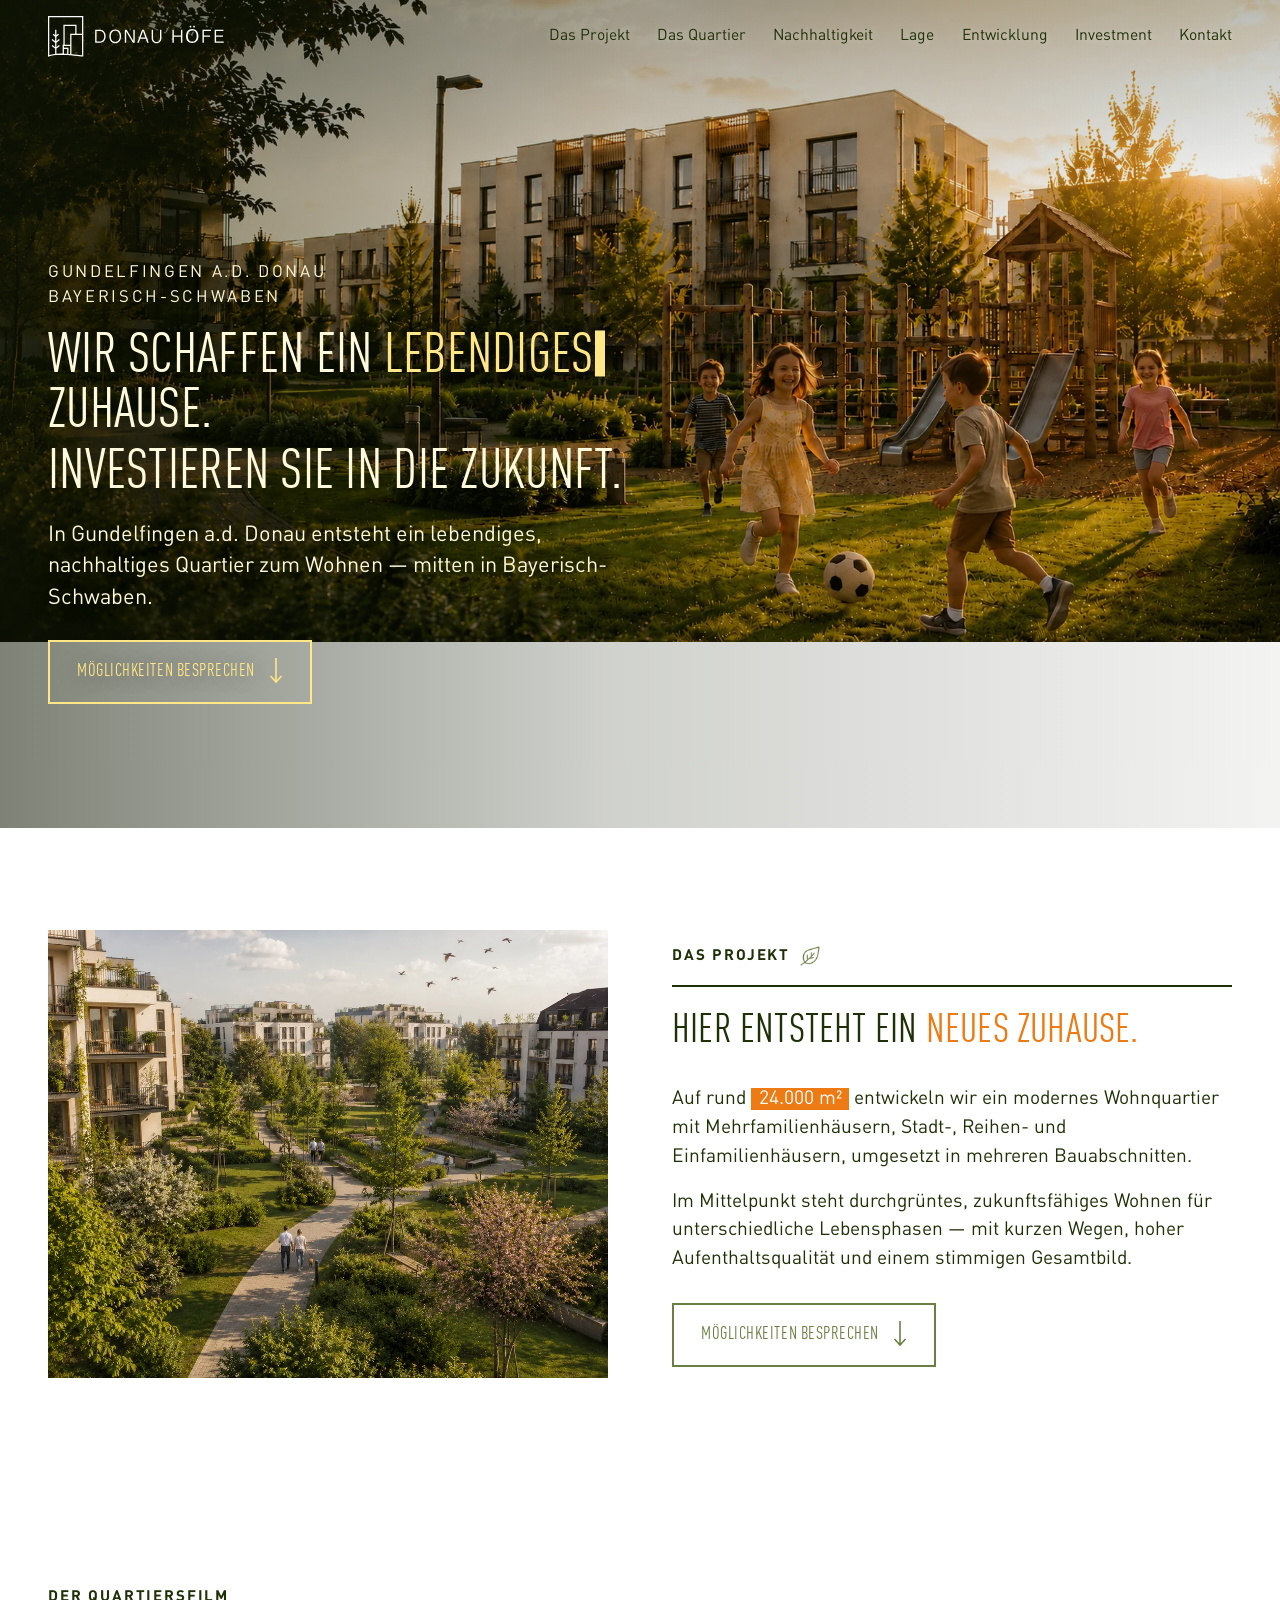
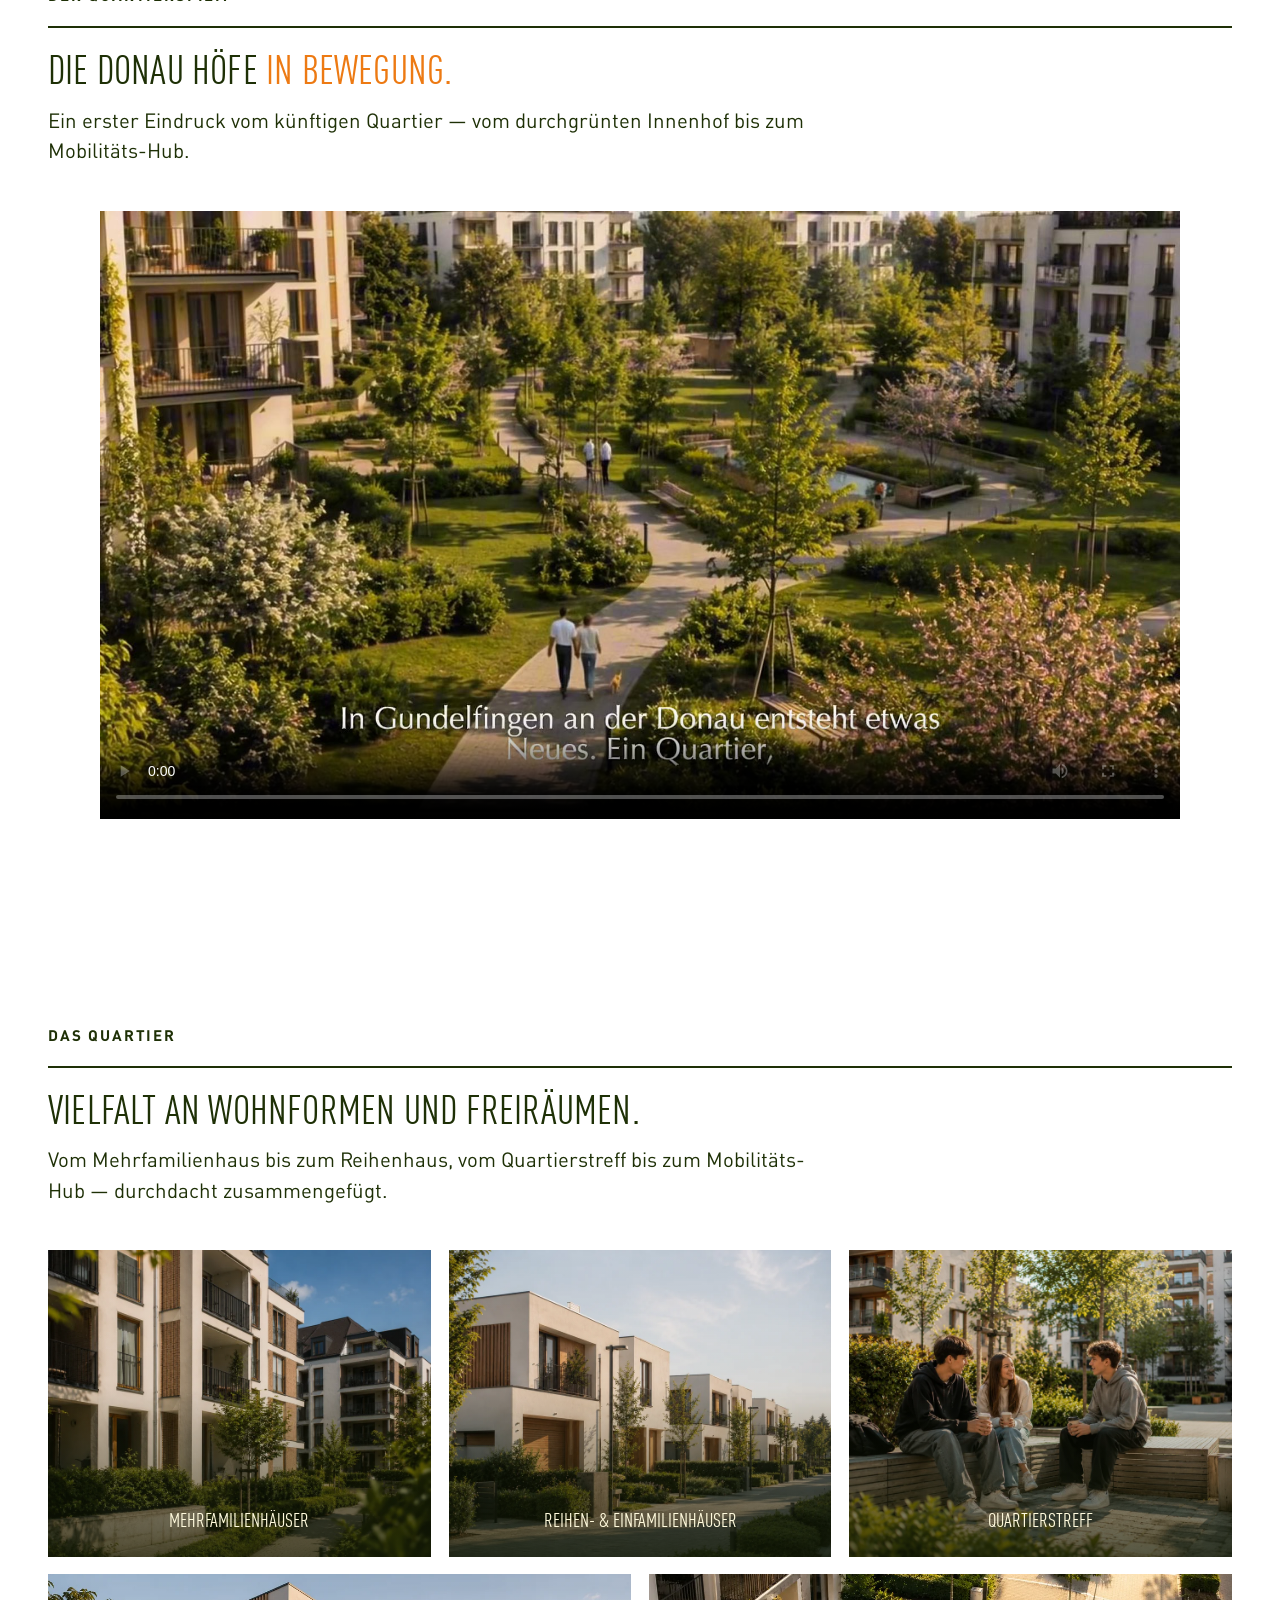
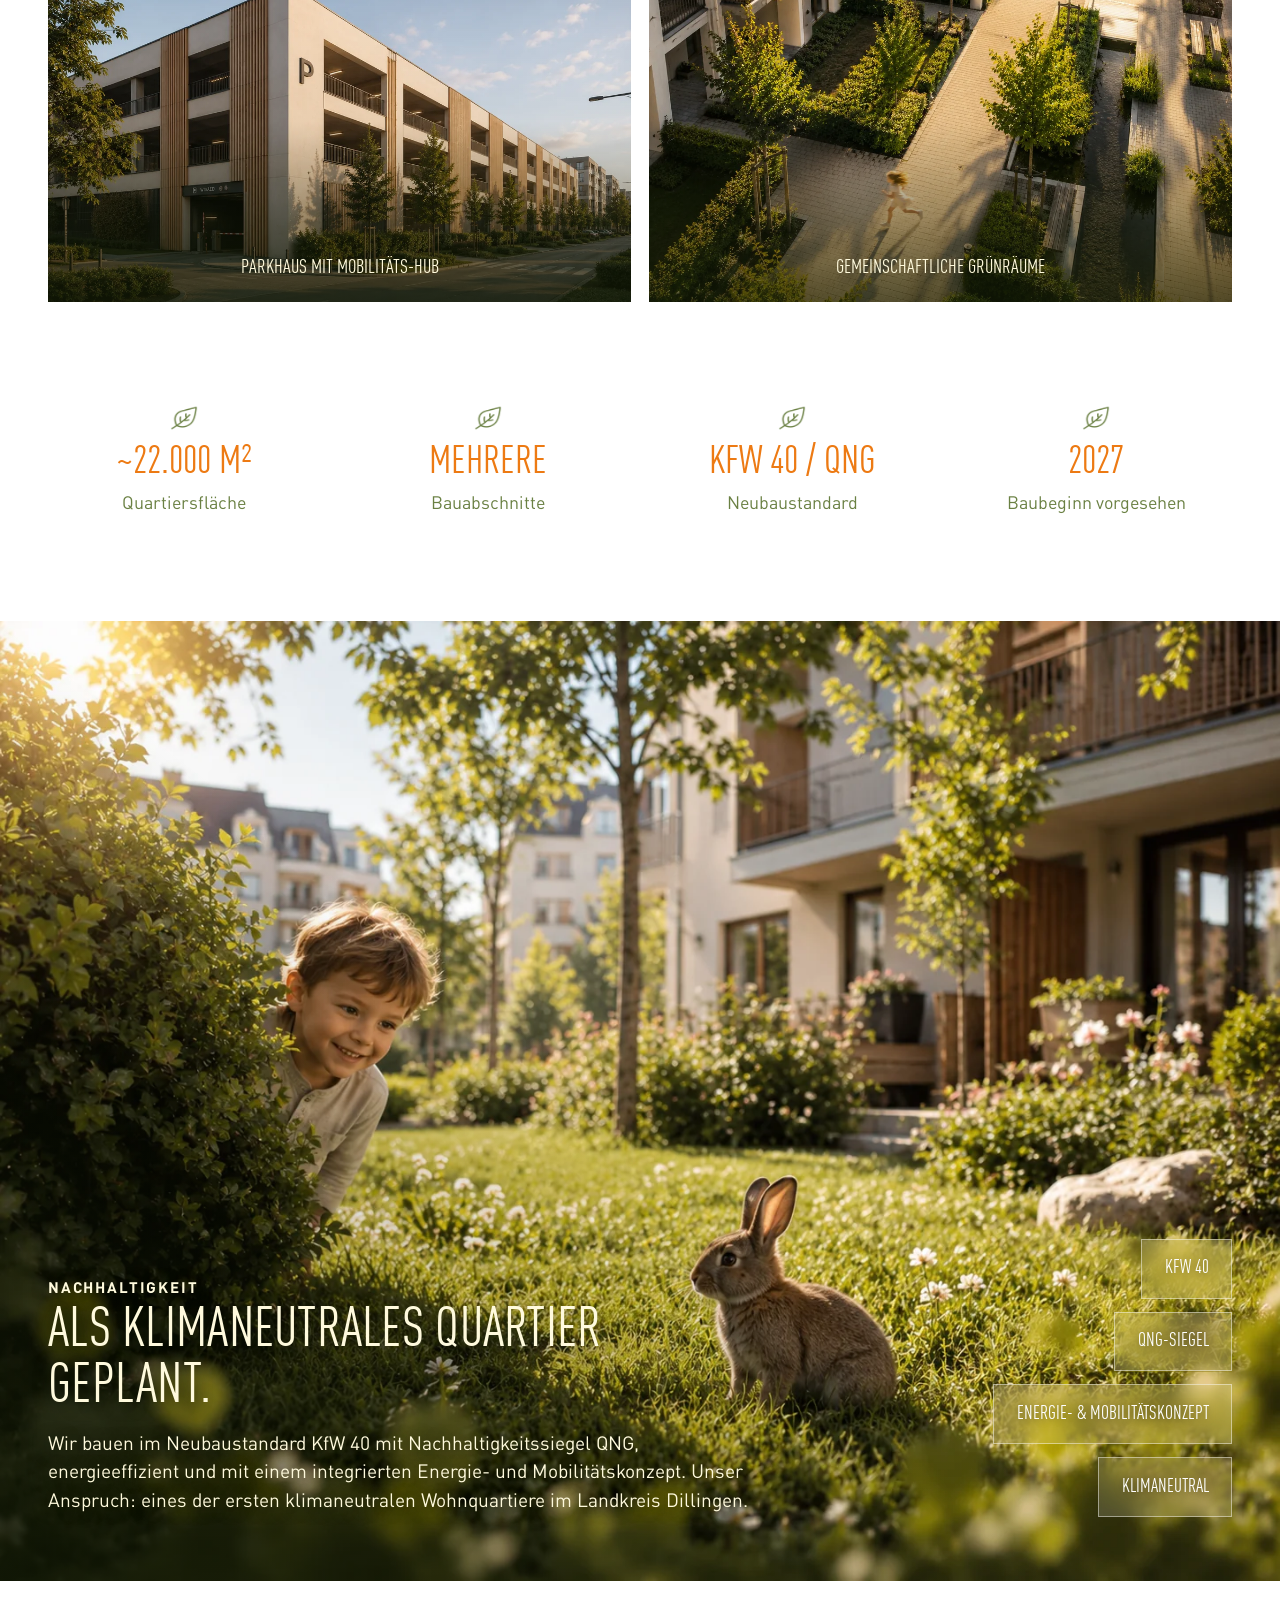
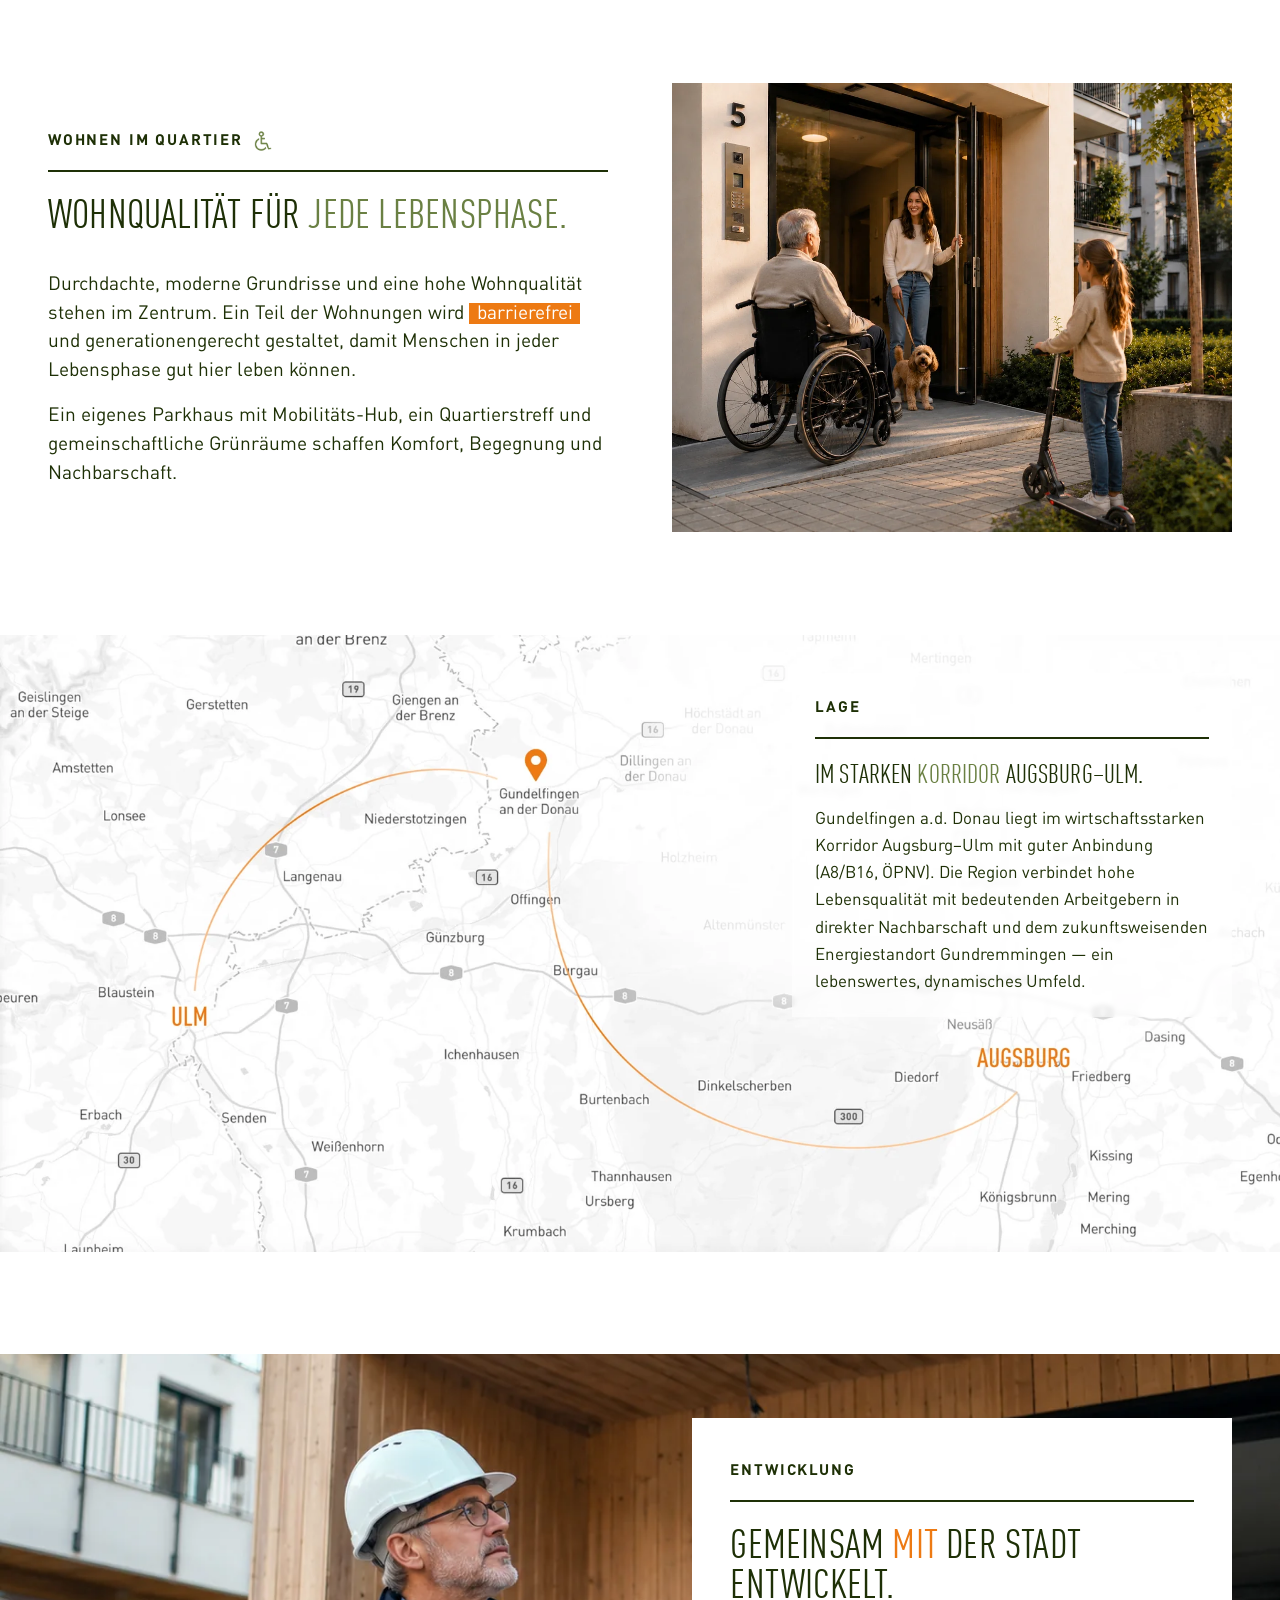
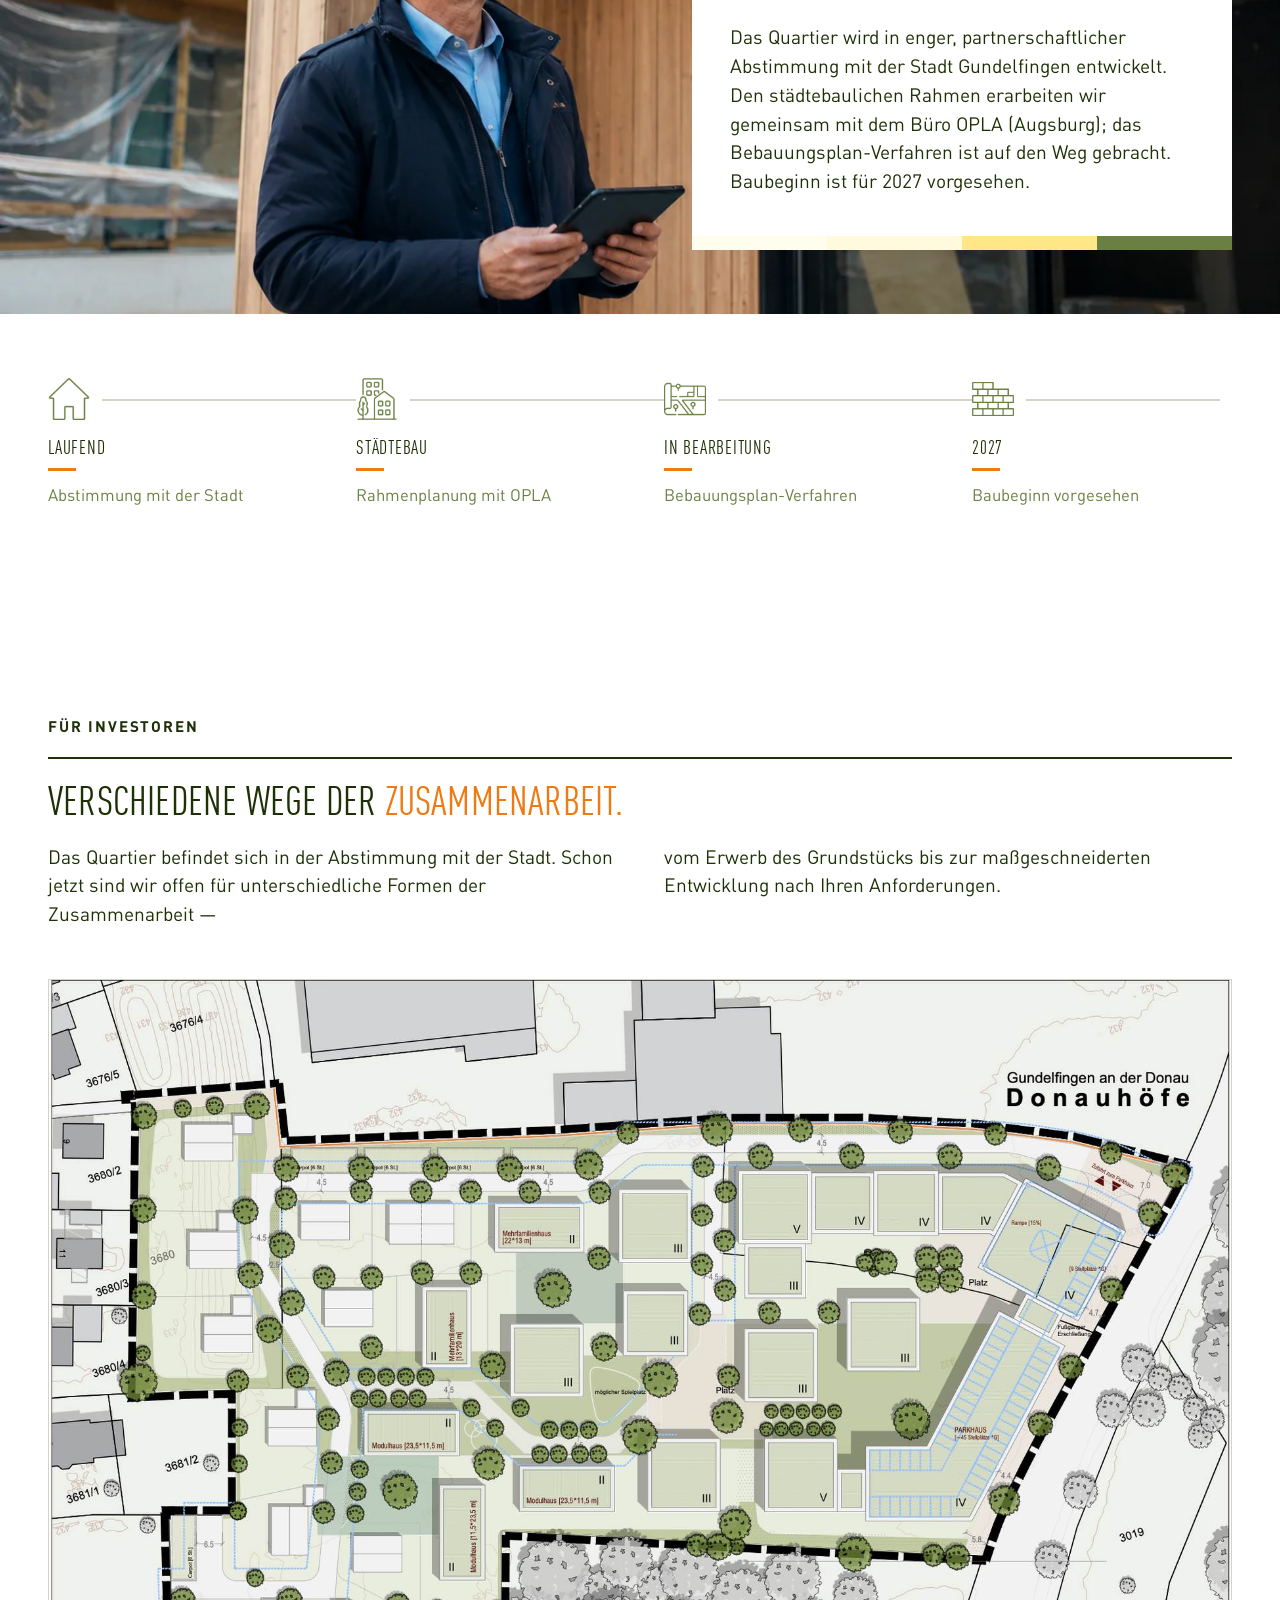
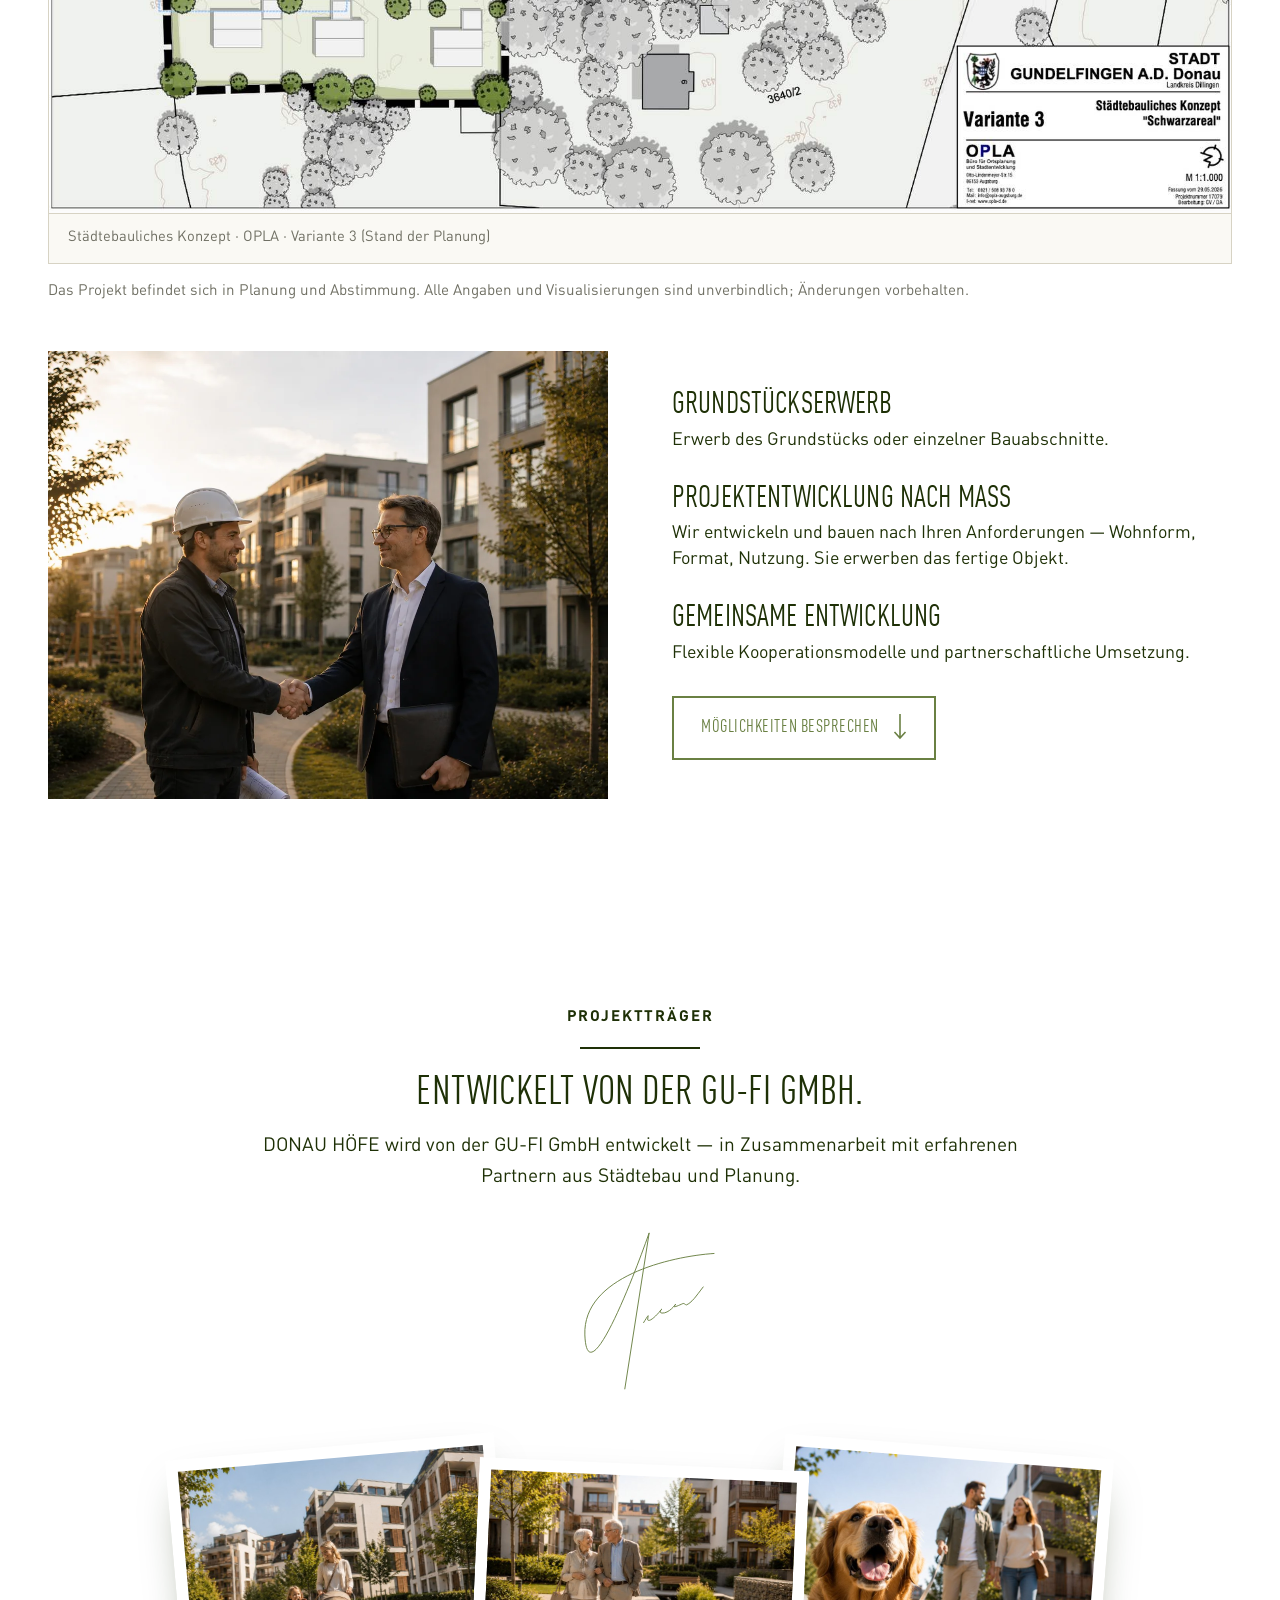
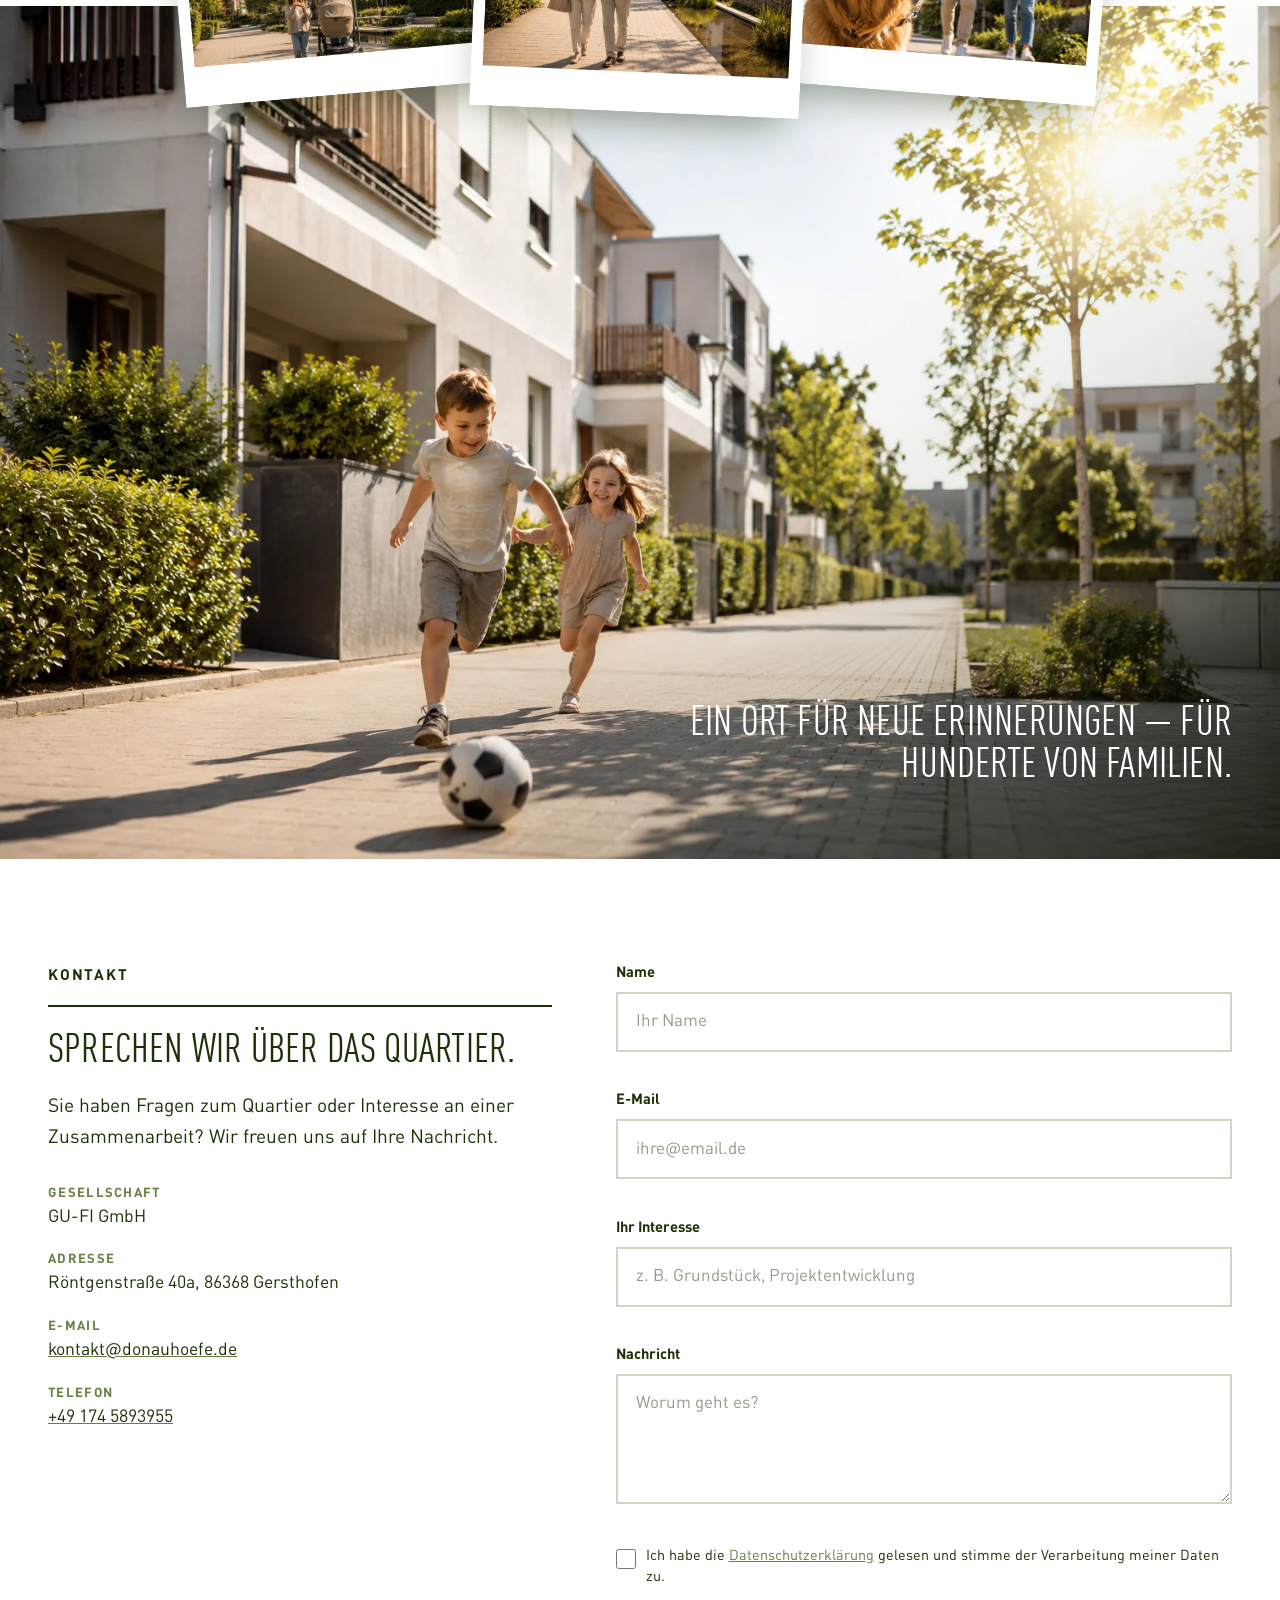
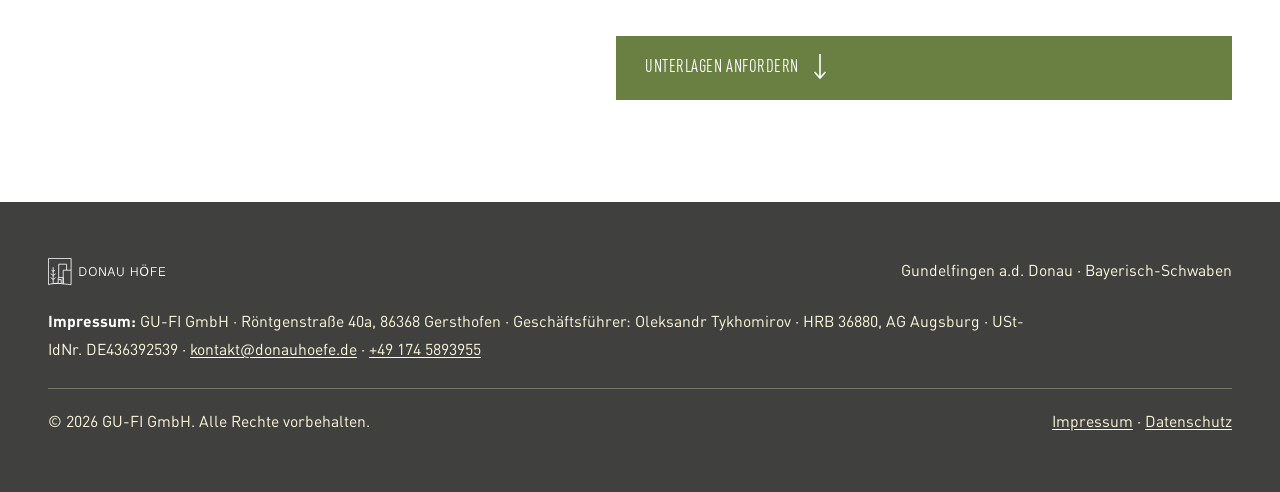
==== commit 8ffa9b33: "Telefon: +49 174 5893955 statt +49 151 22555558 Co-Authored-By: Claude Opus 5.5 <noreply@anthropic.c" ====
--- a/index.html
+++ b/index.html
@@ -292,7 +292,7 @@
               <li><span class="k">Gesellschaft</span><span class="v">GU-FI GmbH</span></li>
               <li><span class="k">Adresse</span><span class="v">Röntgenstraße 40a, 86368 Gersthofen</span></li>
               <li><span class="k">E-Mail</span><a class="v" href="mailto:kontakt@donauhoefe.de">kontakt@donauhoefe.de</a></li>
-              <li><span class="k">Telefon</span><a class="v" href="tel:+4915122555558">+49 151 22555558</a></li>
+              <li><span class="k">Telefon</span><a class="v" href="tel:+491745893955">+49 174 5893955</a></li>
             </ul>
           </div>
           <form class="form reveal" id="contactForm" action="https://formspree.io/f/maqzzbly" method="POST" novalidate>
@@ -326,7 +326,7 @@
         Geschäftsführer: Oleksandr Tykhomirov · HRB 36880, AG Augsburg ·
         USt-IdNr. DE436392539 ·
         <a href="mailto:kontakt@donauhoefe.de">kontakt@donauhoefe.de</a> ·
-        <a href="tel:+4915122555558">+49 151 22555558</a>
+        <a href="tel:+491745893955">+49 174 5893955</a>
       </p>
       <div class="footer__bottom">
         <span>© <span id="year">2026</span> GU-FI GmbH. Alle Rechte vorbehalten.</span>
@@ -345,7 +345,7 @@
         "name": "GU-FI GmbH",
         "url": "https://donauhoefe.de/",
         "email": "kontakt@donauhoefe.de",
-        "telephone": "+49 151 22555558",
+        "telephone": "+49 174 5893955",
         "vatID": "DE436392539",
         "address": {
           "@type": "PostalAddress",
@@ -373,6 +373,6 @@
     ]
   }
   </script>
-  <script src="assets/js/app.js?v=22"></script>
+  <script src="assets/js/app.js?v=23"></script>
 </body>
 </html>
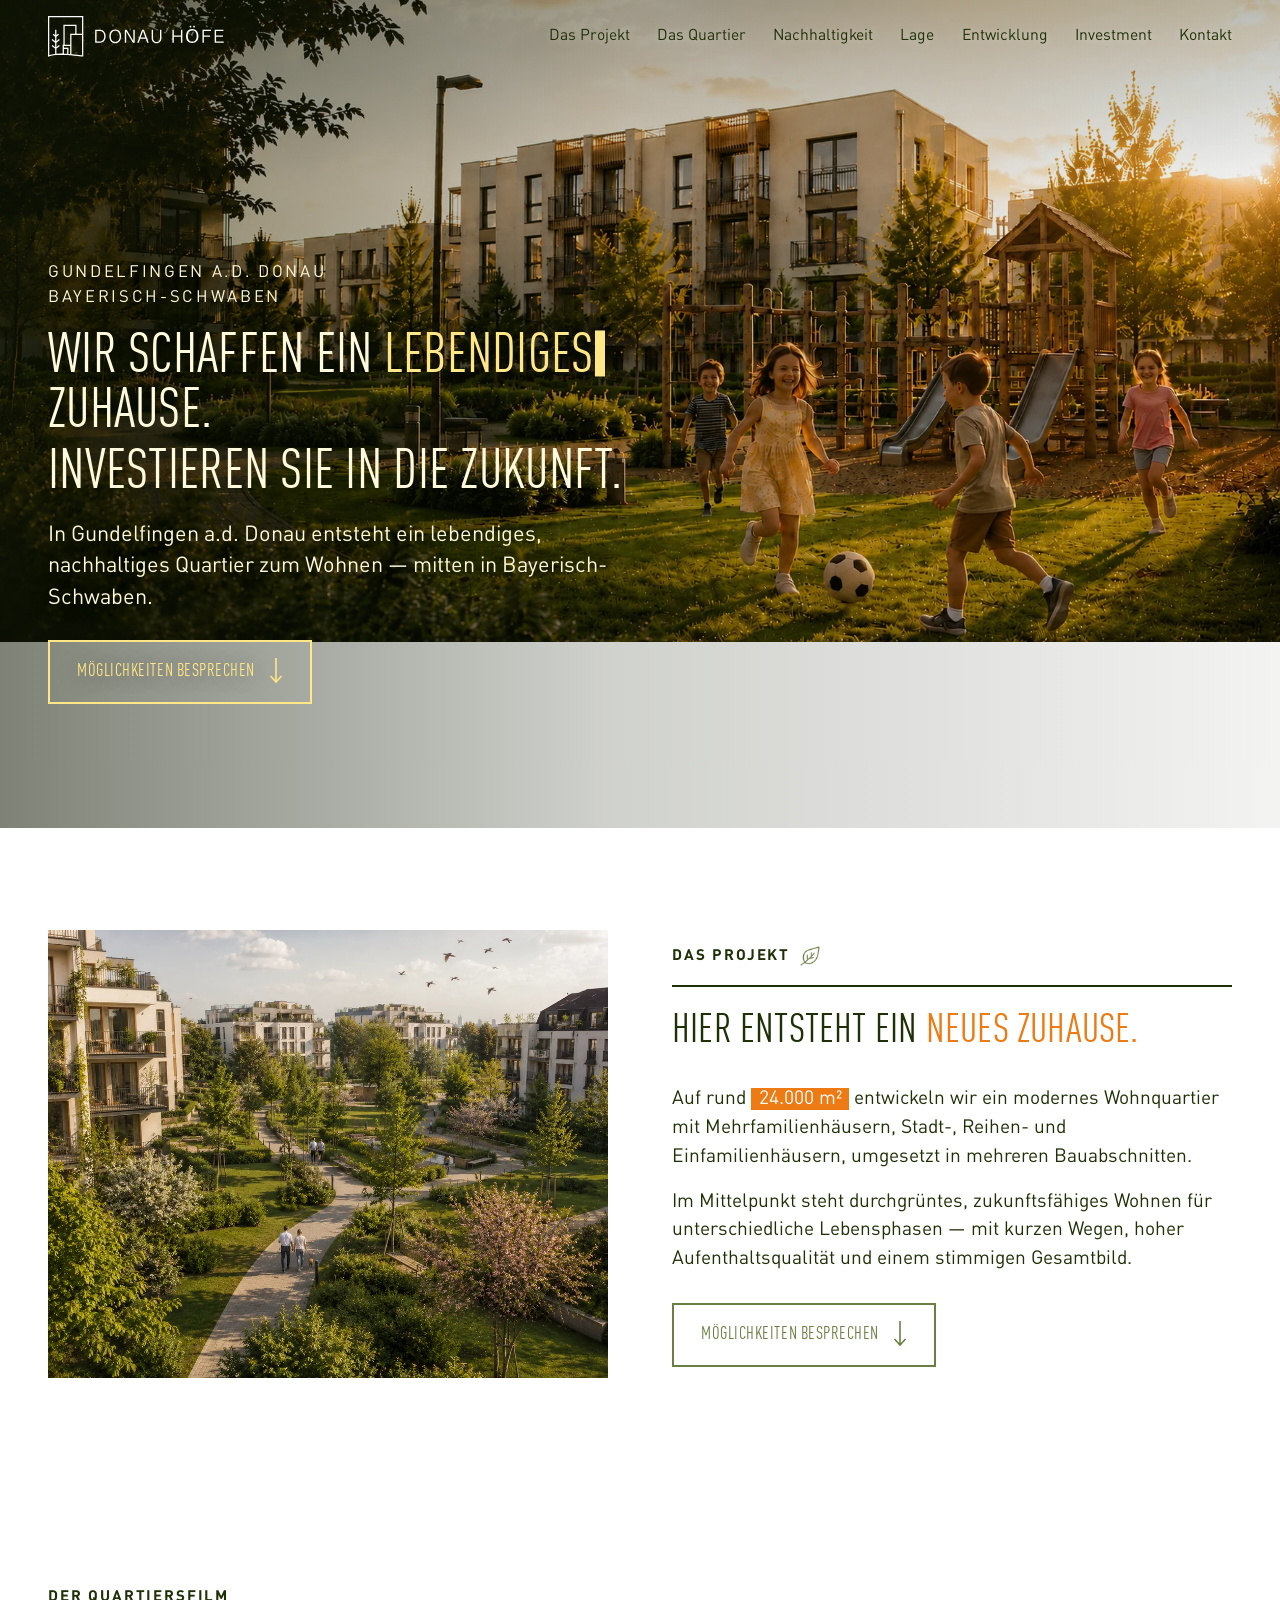
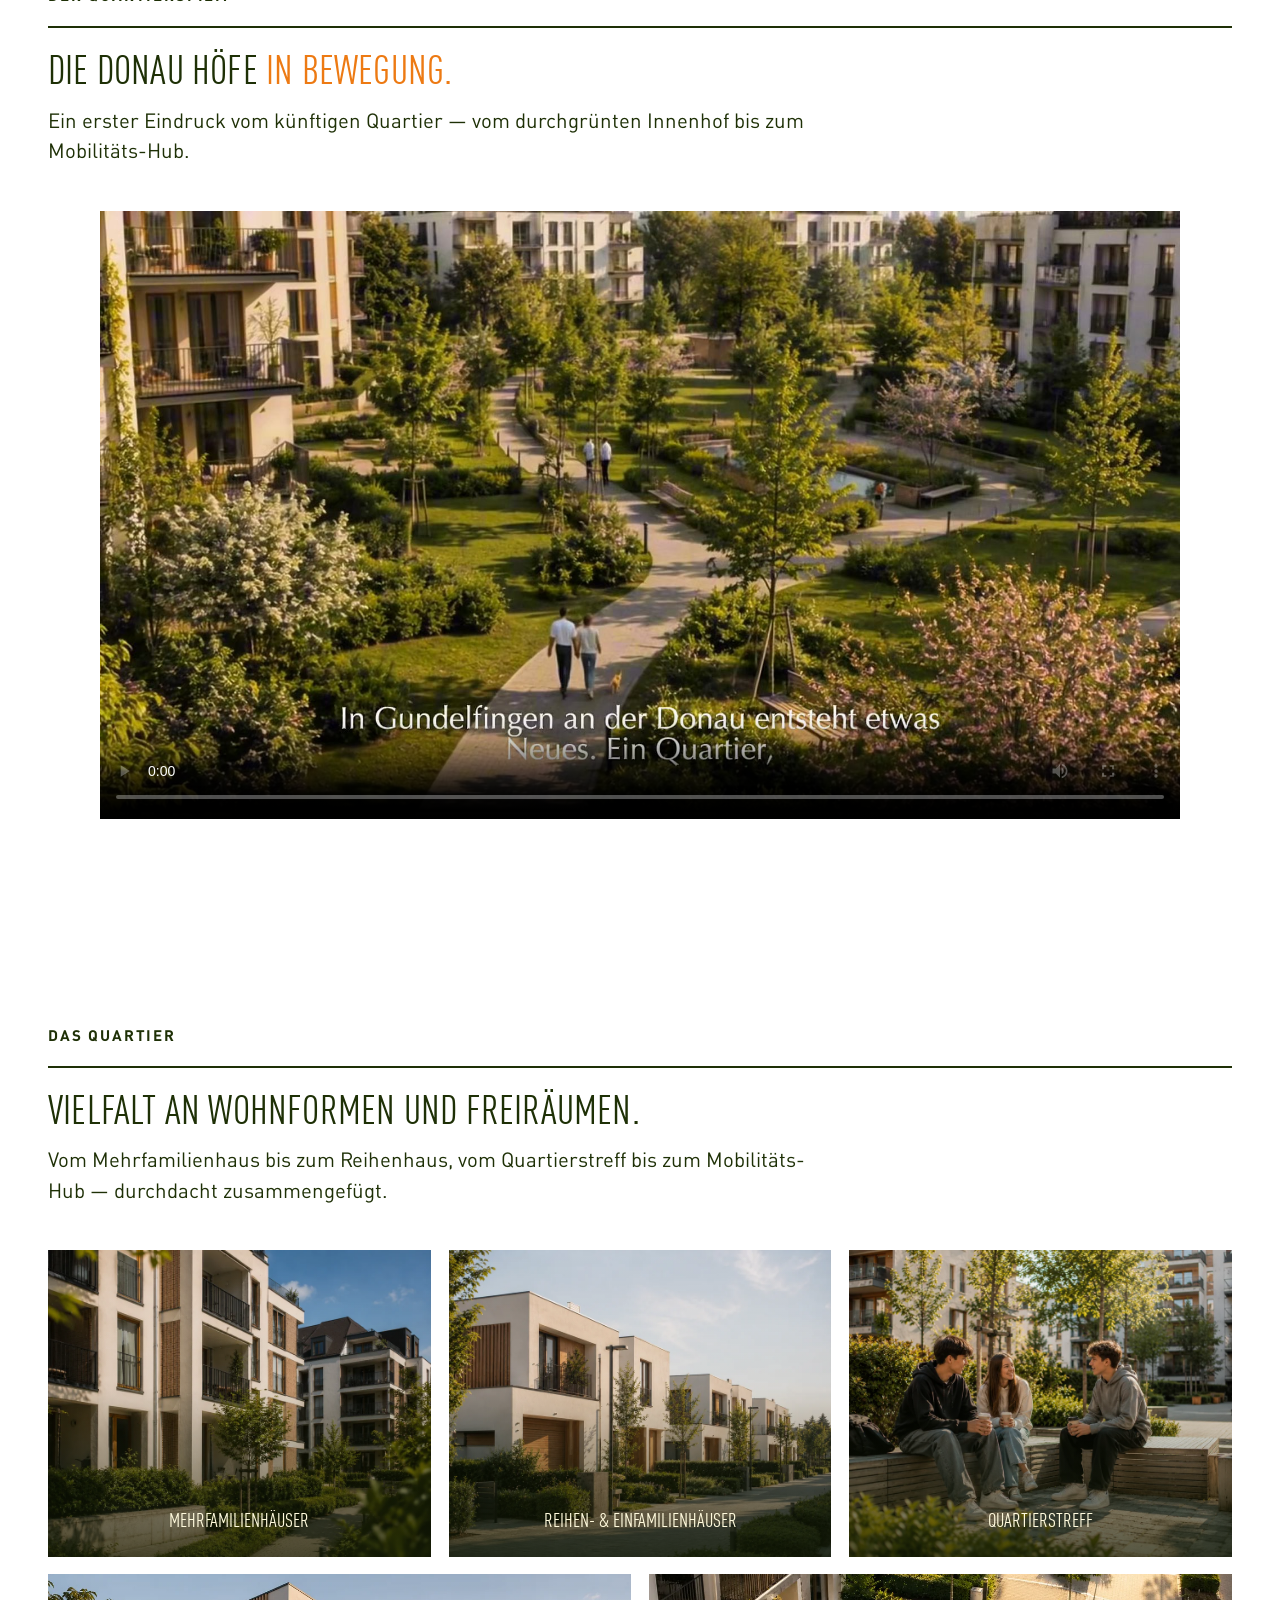
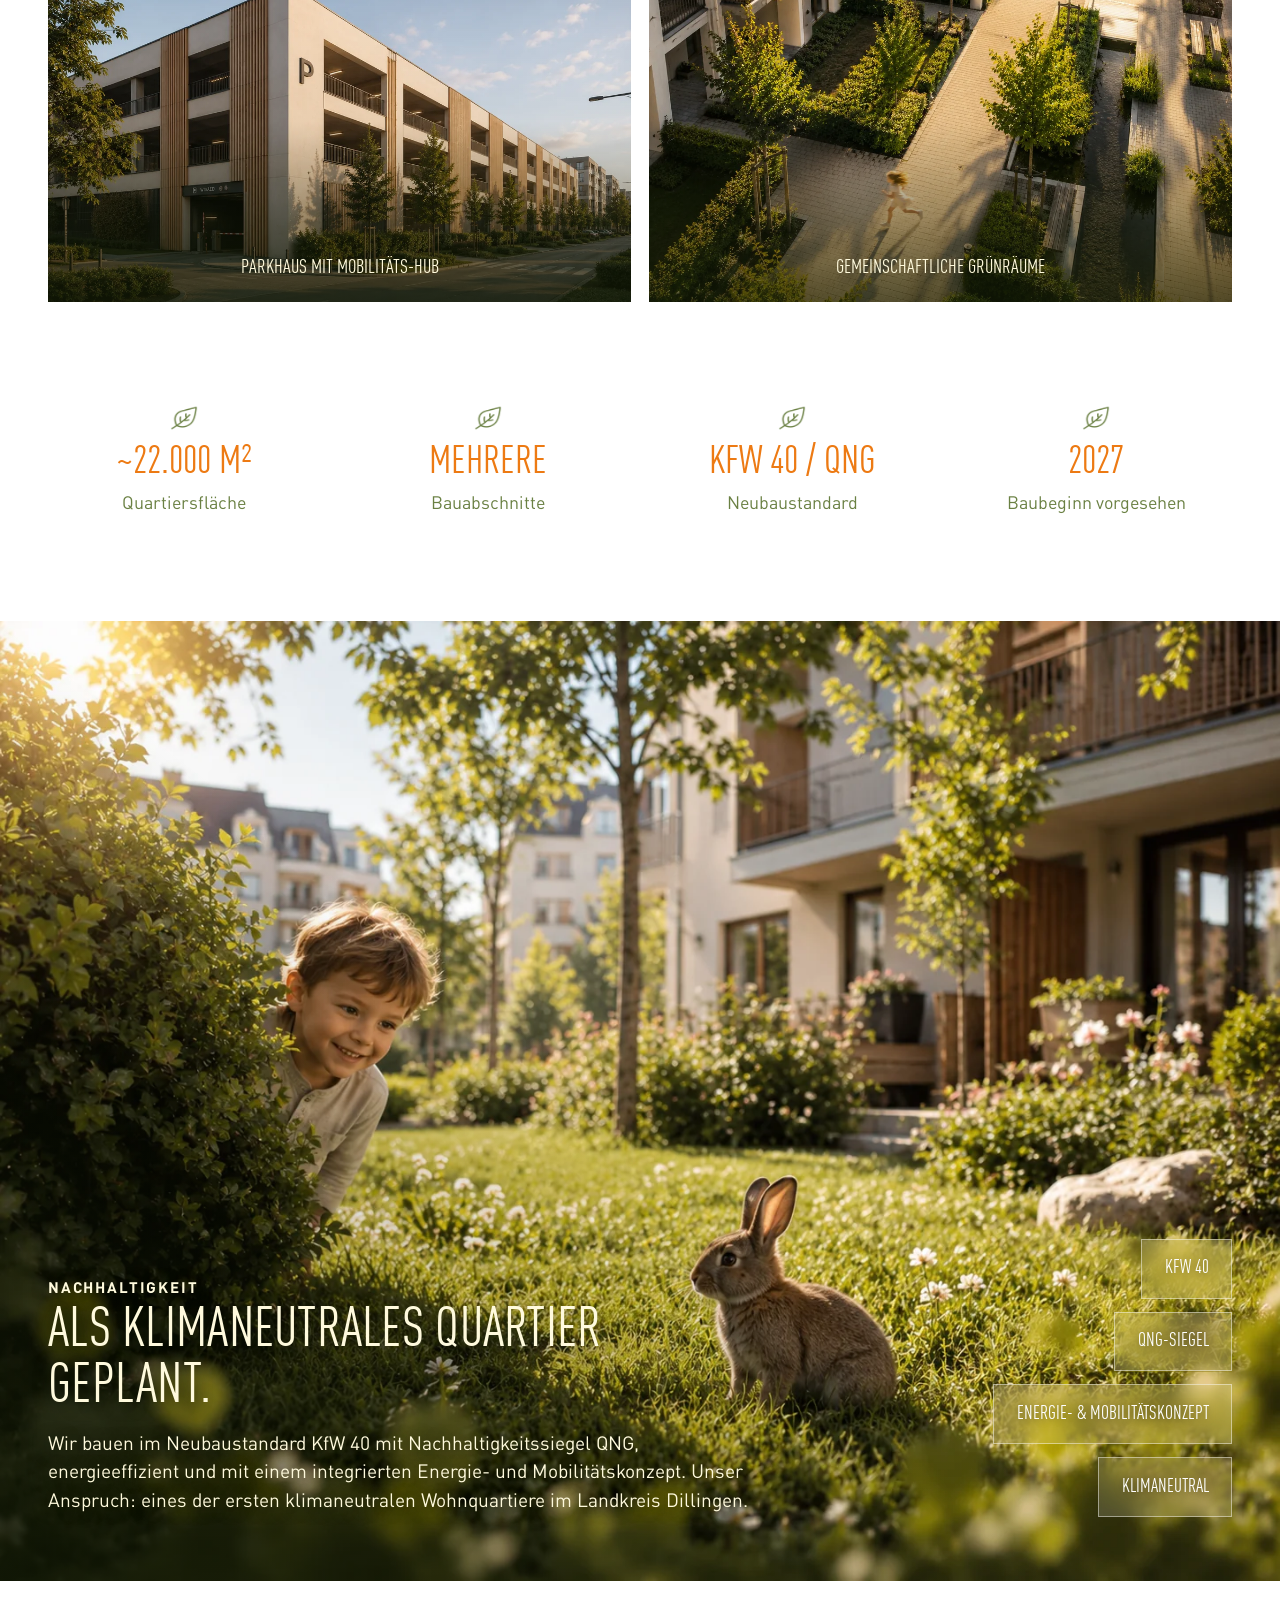
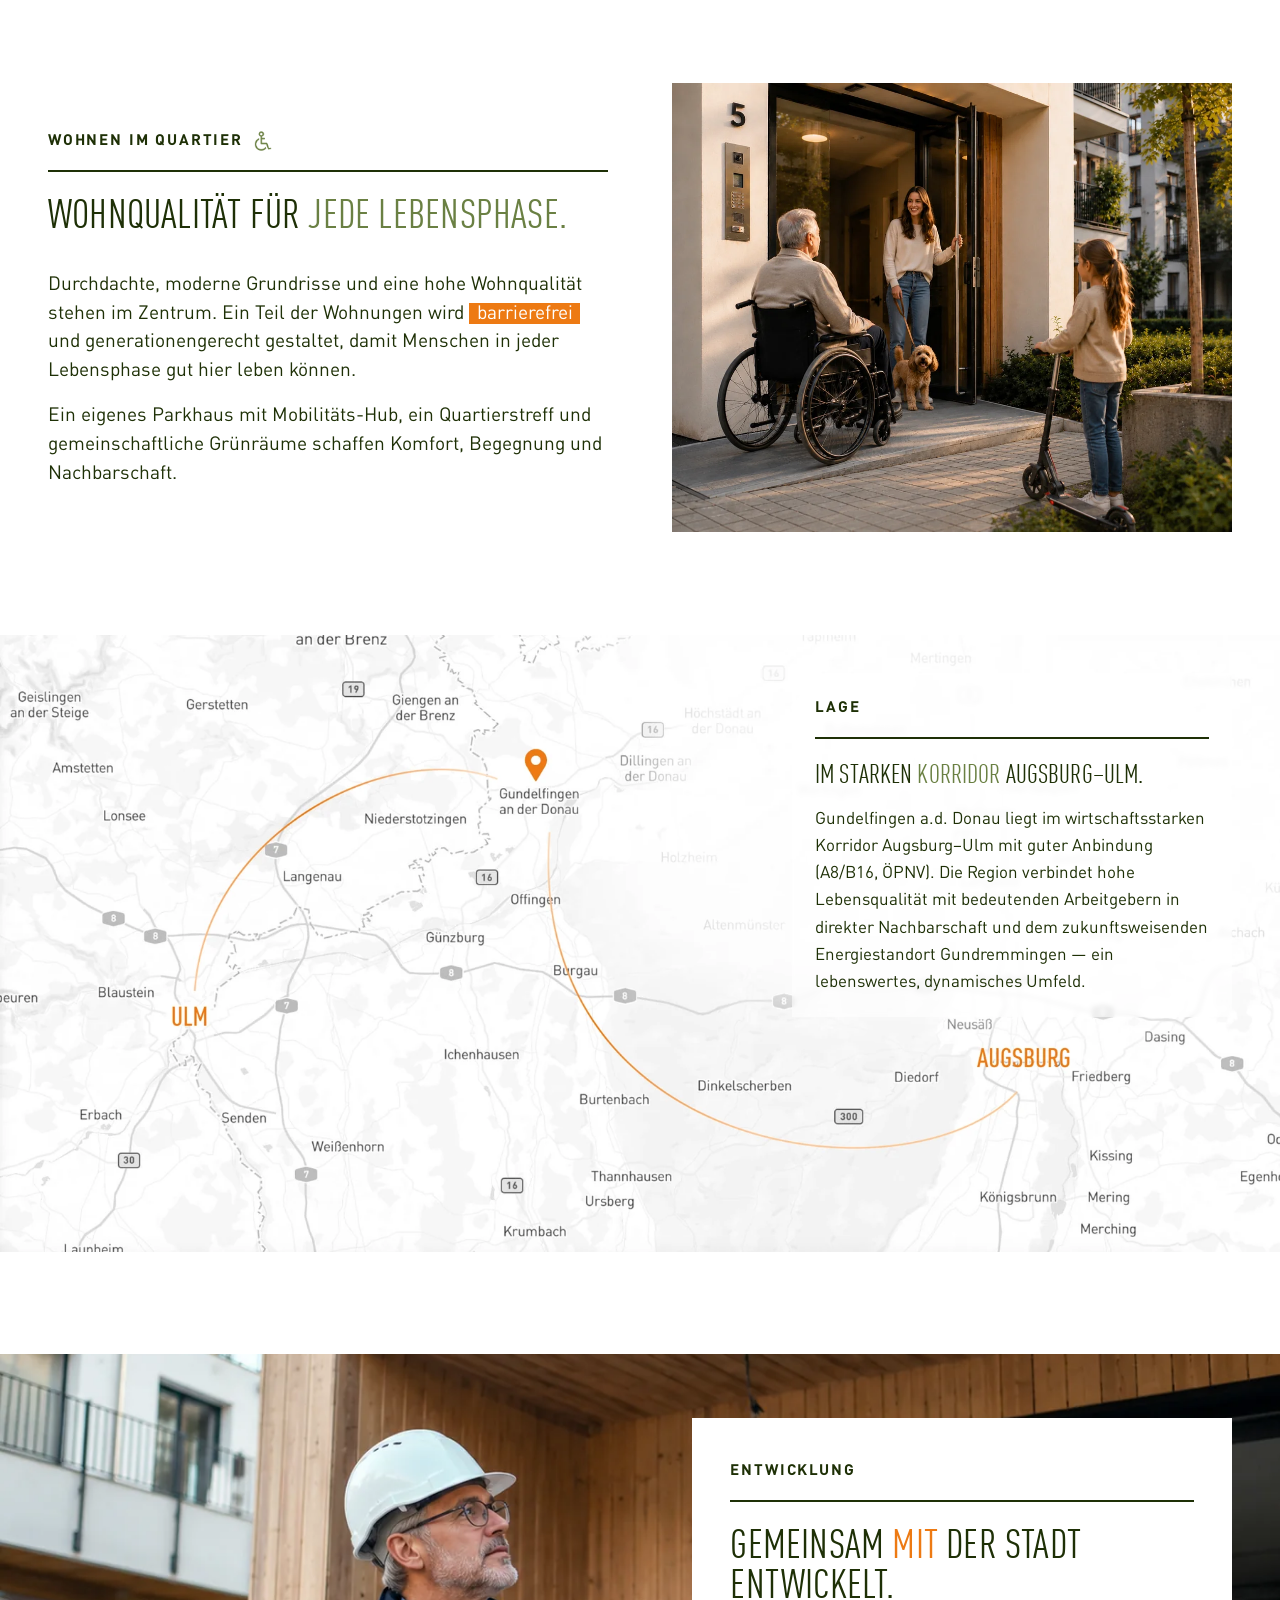
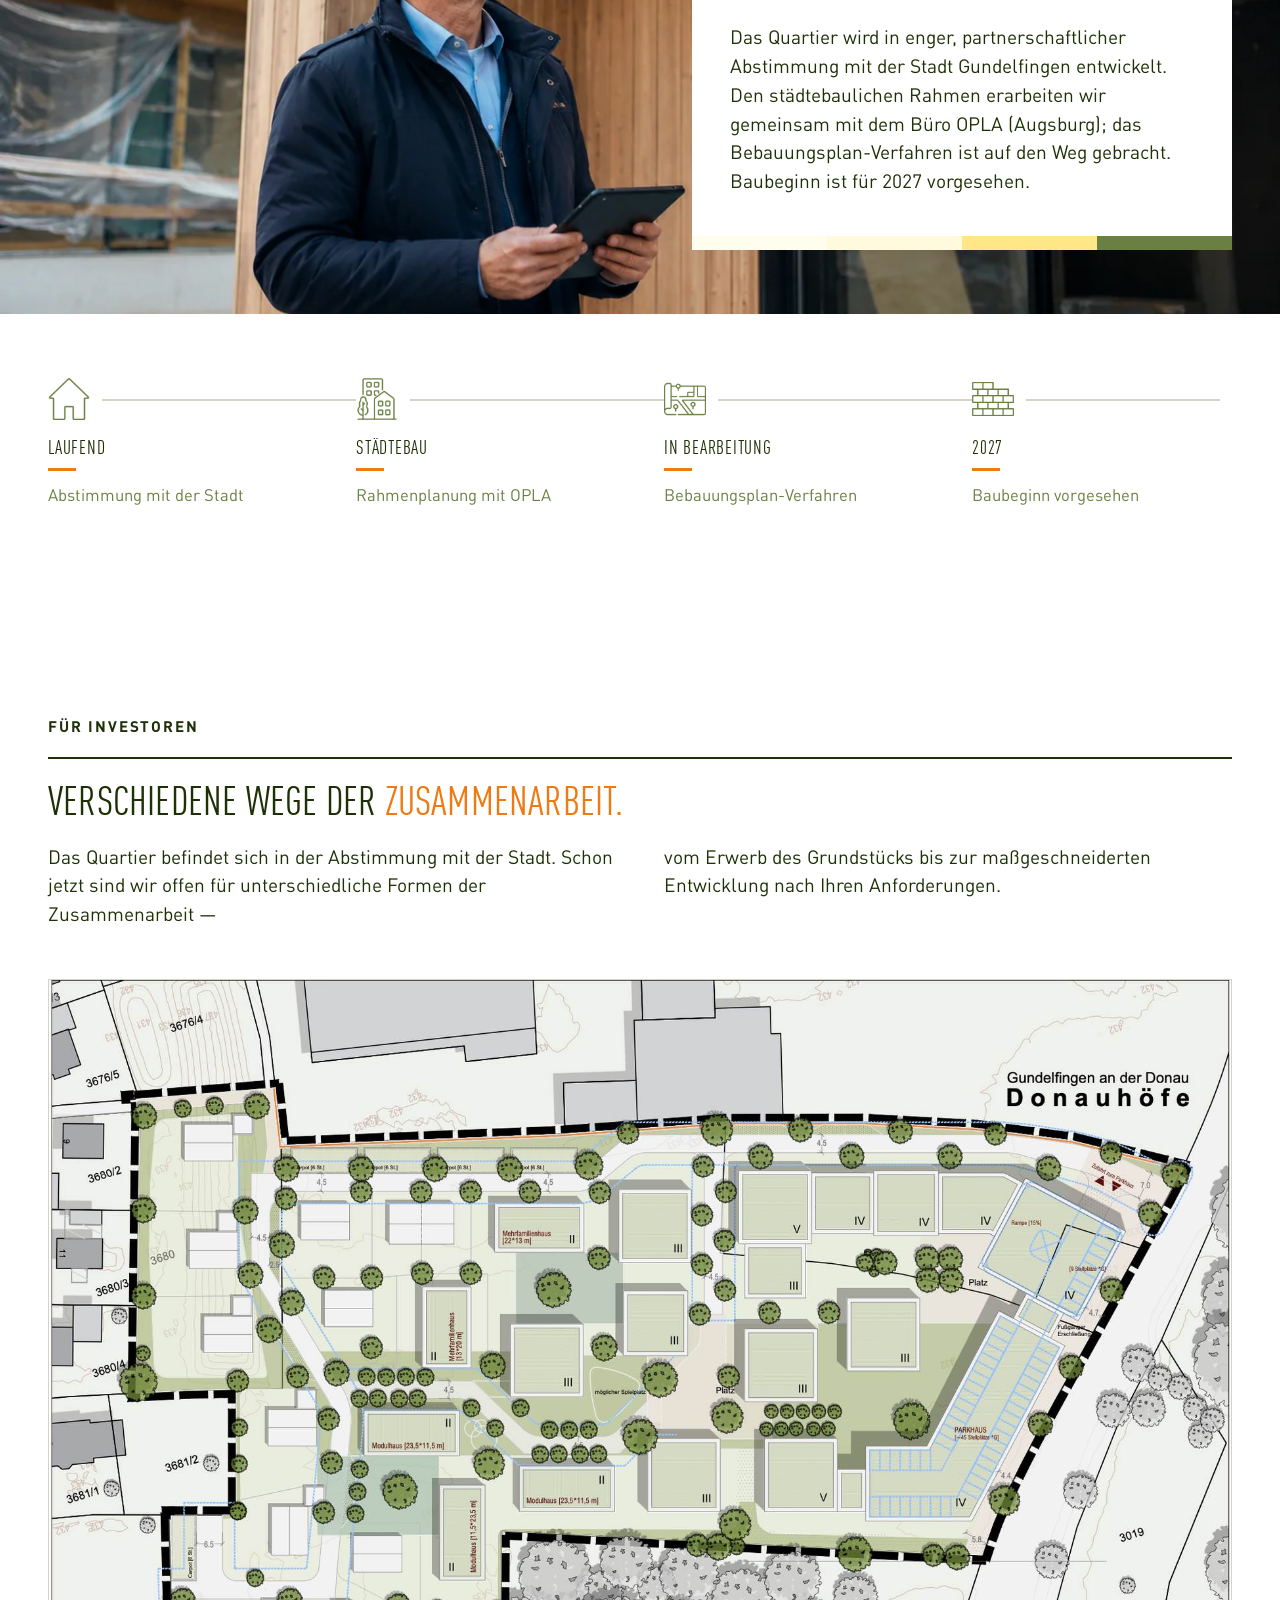
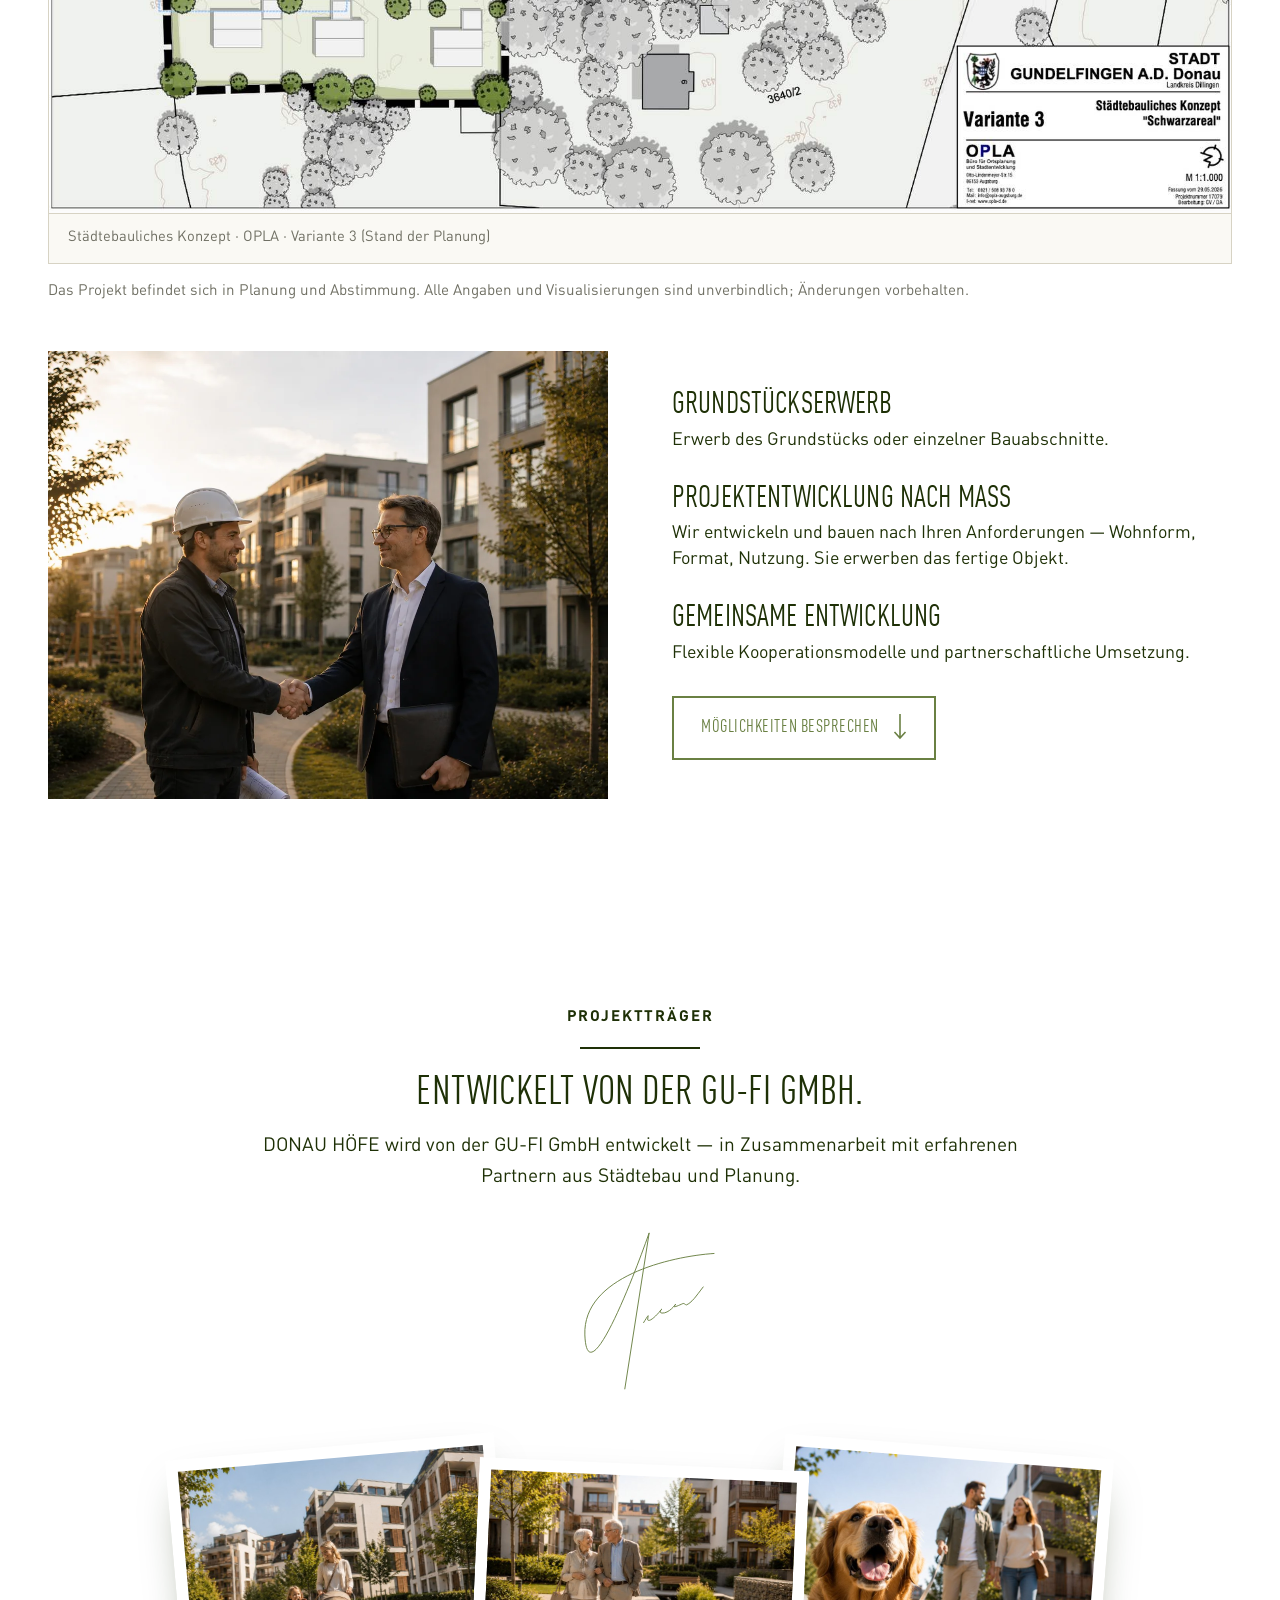
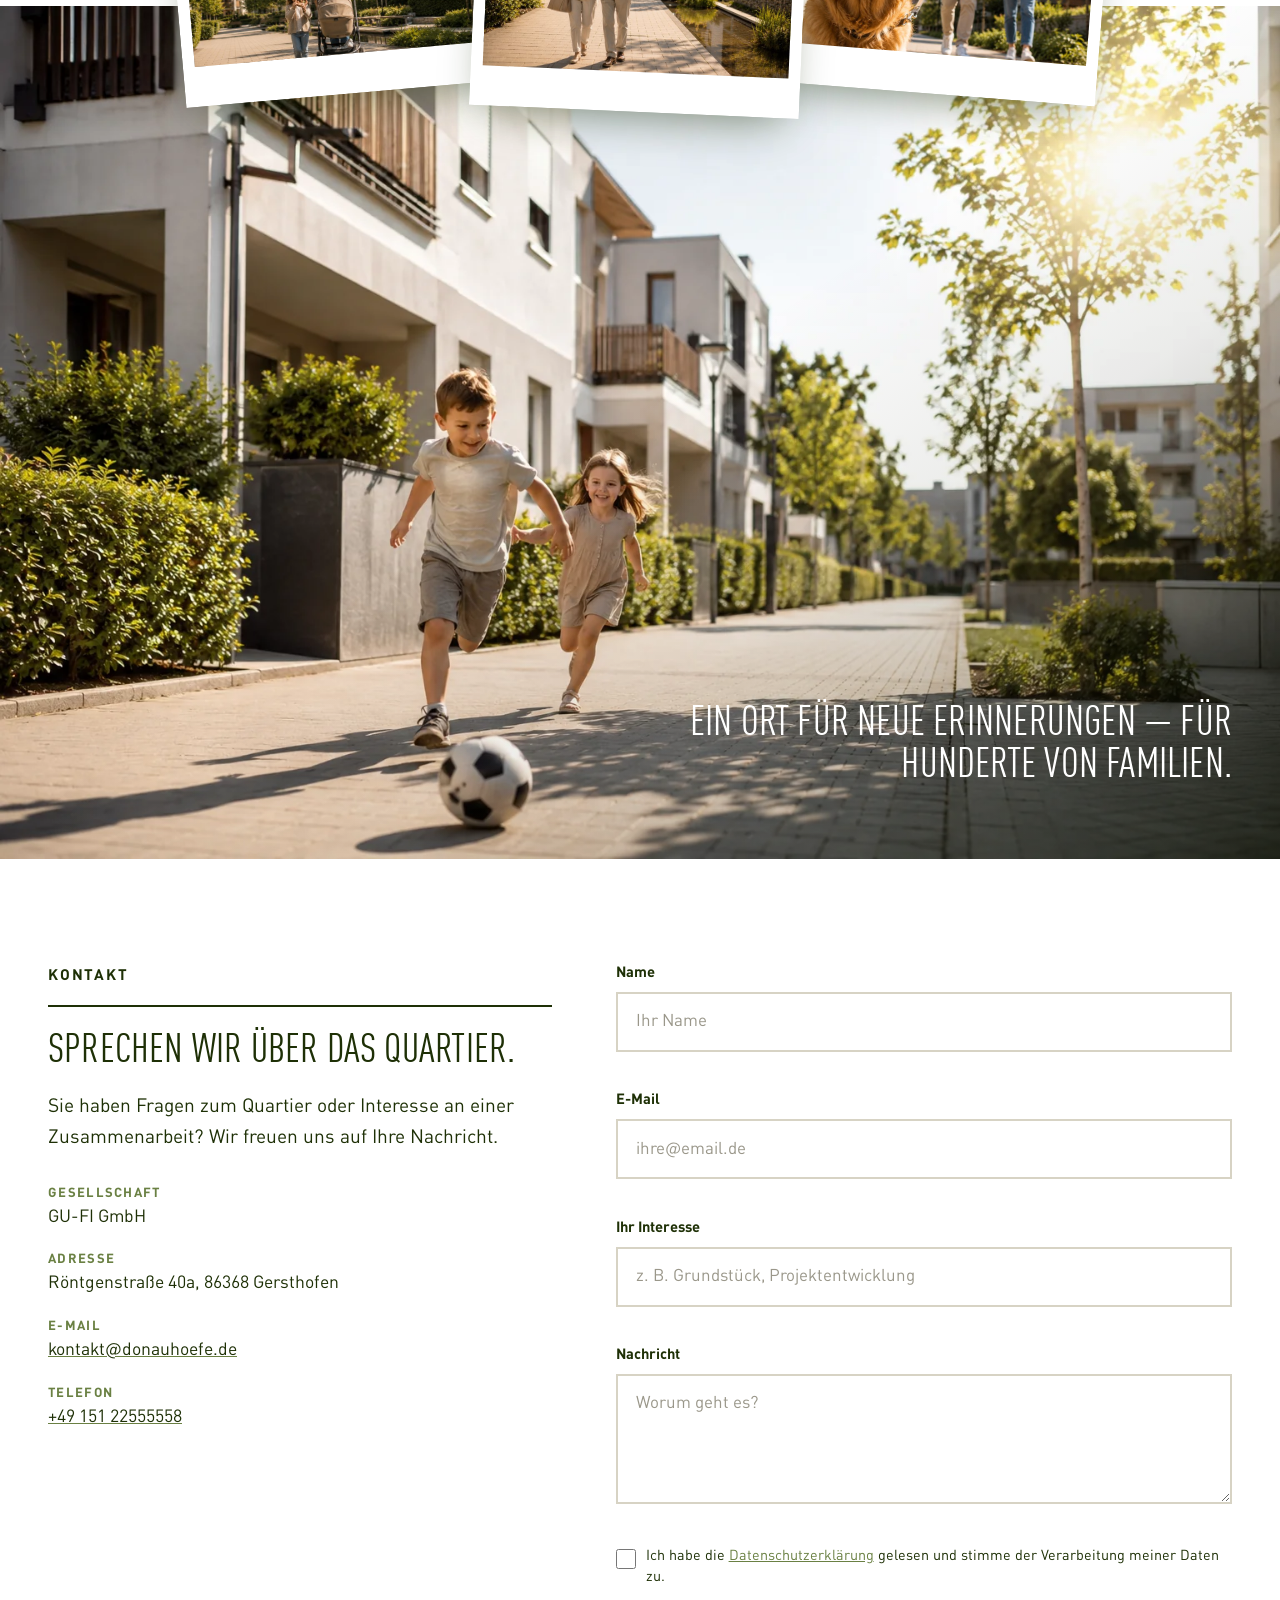
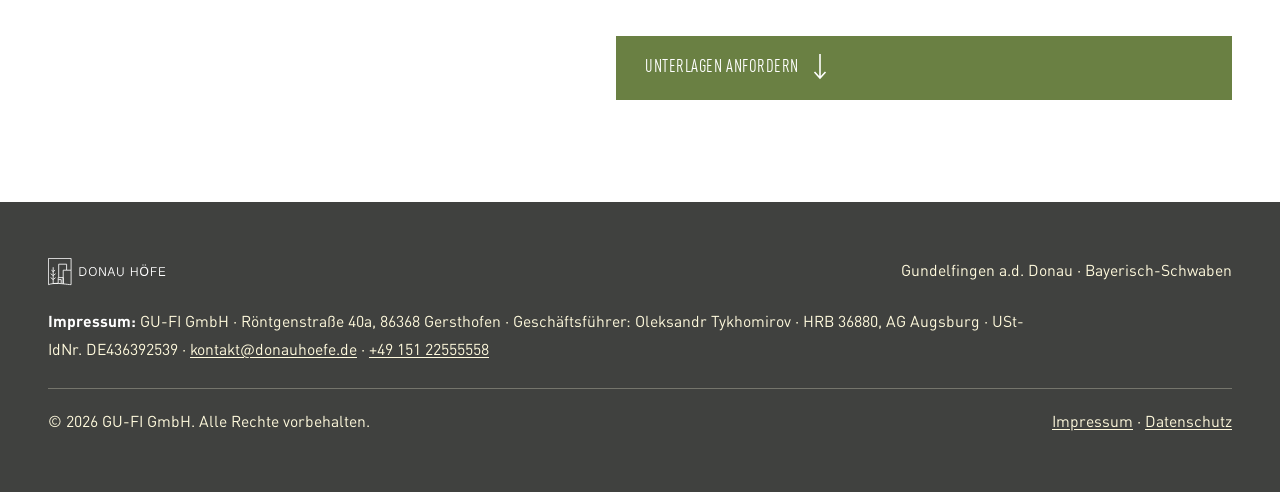
==== commit ea4c6974: "Revert "Telefon: +49 174 5893955 statt +49 151 22555558" This reverts commit 8ffa9b337578bb7eef40cf2" ====
--- a/index.html
+++ b/index.html
@@ -292,7 +292,7 @@
               <li><span class="k">Gesellschaft</span><span class="v">GU-FI GmbH</span></li>
               <li><span class="k">Adresse</span><span class="v">Röntgenstraße 40a, 86368 Gersthofen</span></li>
               <li><span class="k">E-Mail</span><a class="v" href="mailto:kontakt@donauhoefe.de">kontakt@donauhoefe.de</a></li>
-              <li><span class="k">Telefon</span><a class="v" href="tel:+491745893955">+49 174 5893955</a></li>
+              <li><span class="k">Telefon</span><a class="v" href="tel:+4915122555558">+49 151 22555558</a></li>
             </ul>
           </div>
           <form class="form reveal" id="contactForm" action="https://formspree.io/f/maqzzbly" method="POST" novalidate>
@@ -326,7 +326,7 @@
         Geschäftsführer: Oleksandr Tykhomirov · HRB 36880, AG Augsburg ·
         USt-IdNr. DE436392539 ·
         <a href="mailto:kontakt@donauhoefe.de">kontakt@donauhoefe.de</a> ·
-        <a href="tel:+491745893955">+49 174 5893955</a>
+        <a href="tel:+4915122555558">+49 151 22555558</a>
       </p>
       <div class="footer__bottom">
         <span>© <span id="year">2026</span> GU-FI GmbH. Alle Rechte vorbehalten.</span>
@@ -345,7 +345,7 @@
         "name": "GU-FI GmbH",
         "url": "https://donauhoefe.de/",
         "email": "kontakt@donauhoefe.de",
-        "telephone": "+49 174 5893955",
+        "telephone": "+49 151 22555558",
         "vatID": "DE436392539",
         "address": {
           "@type": "PostalAddress",
